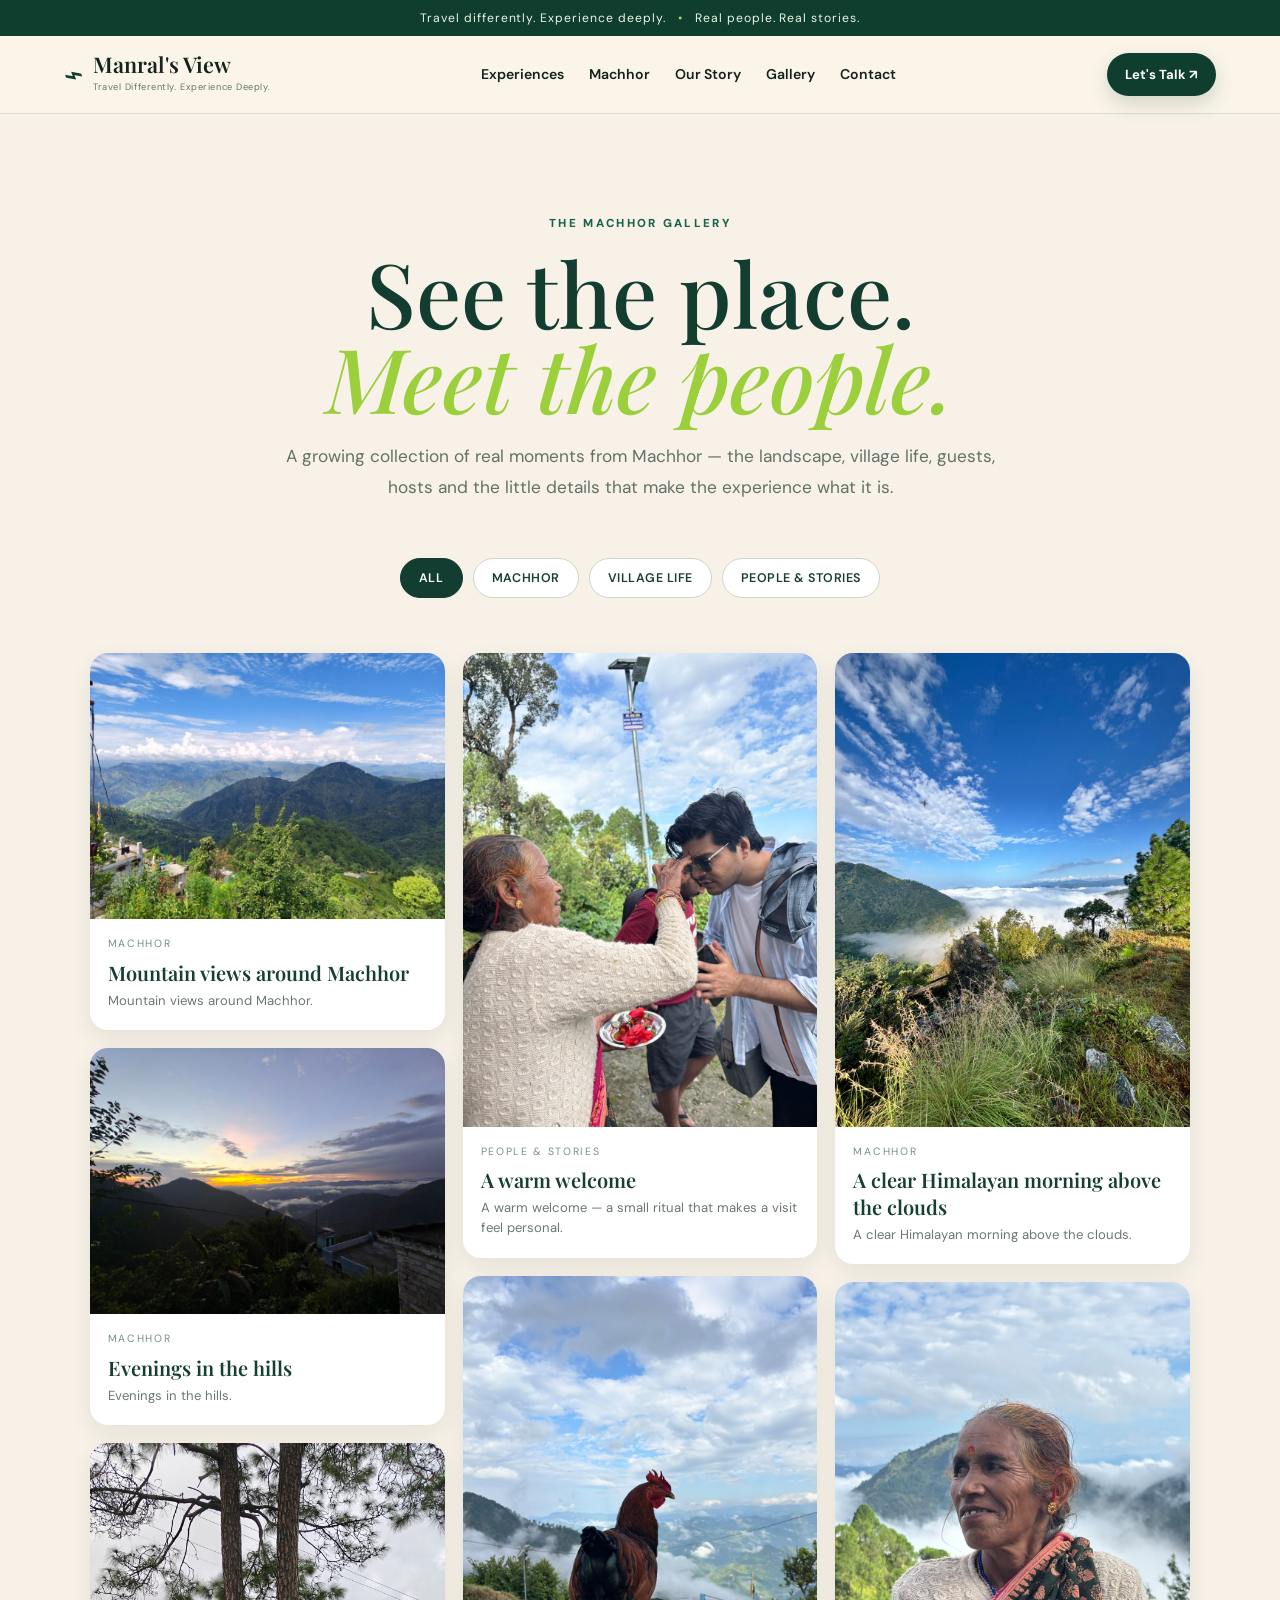
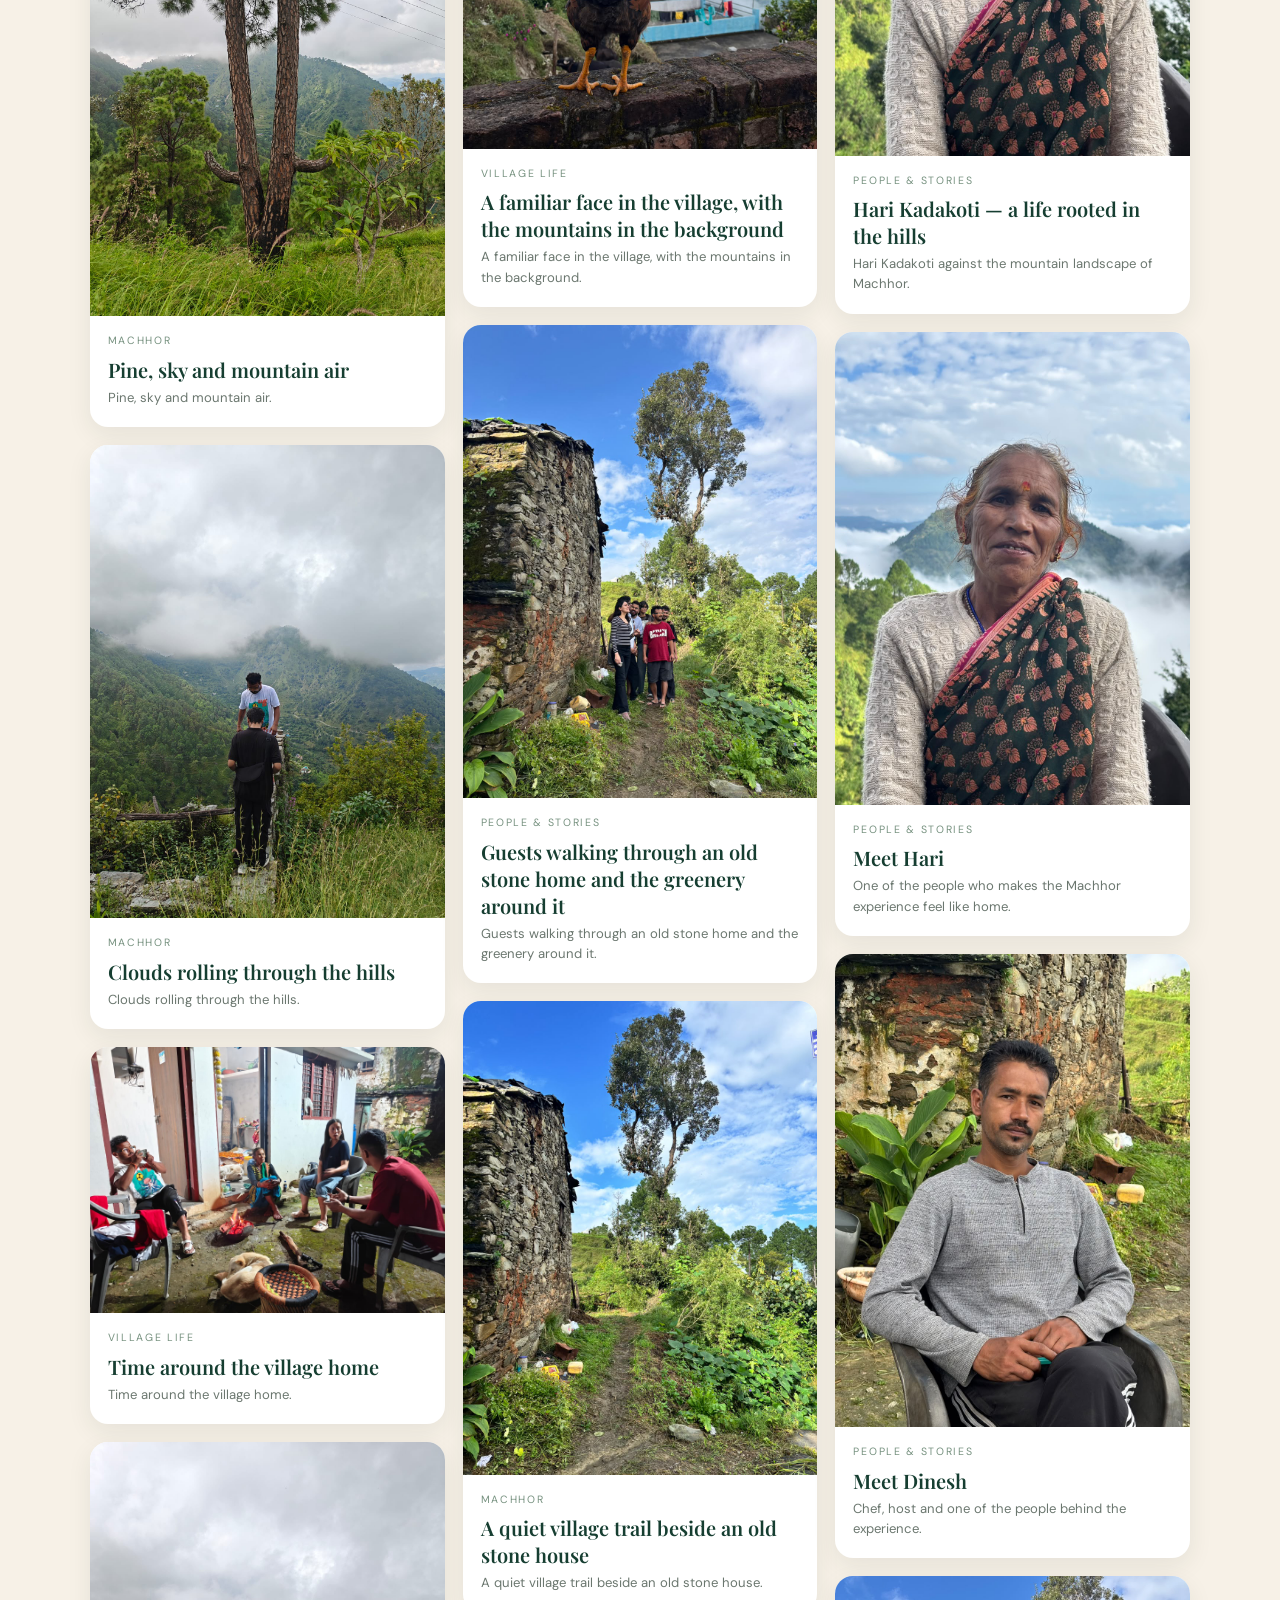
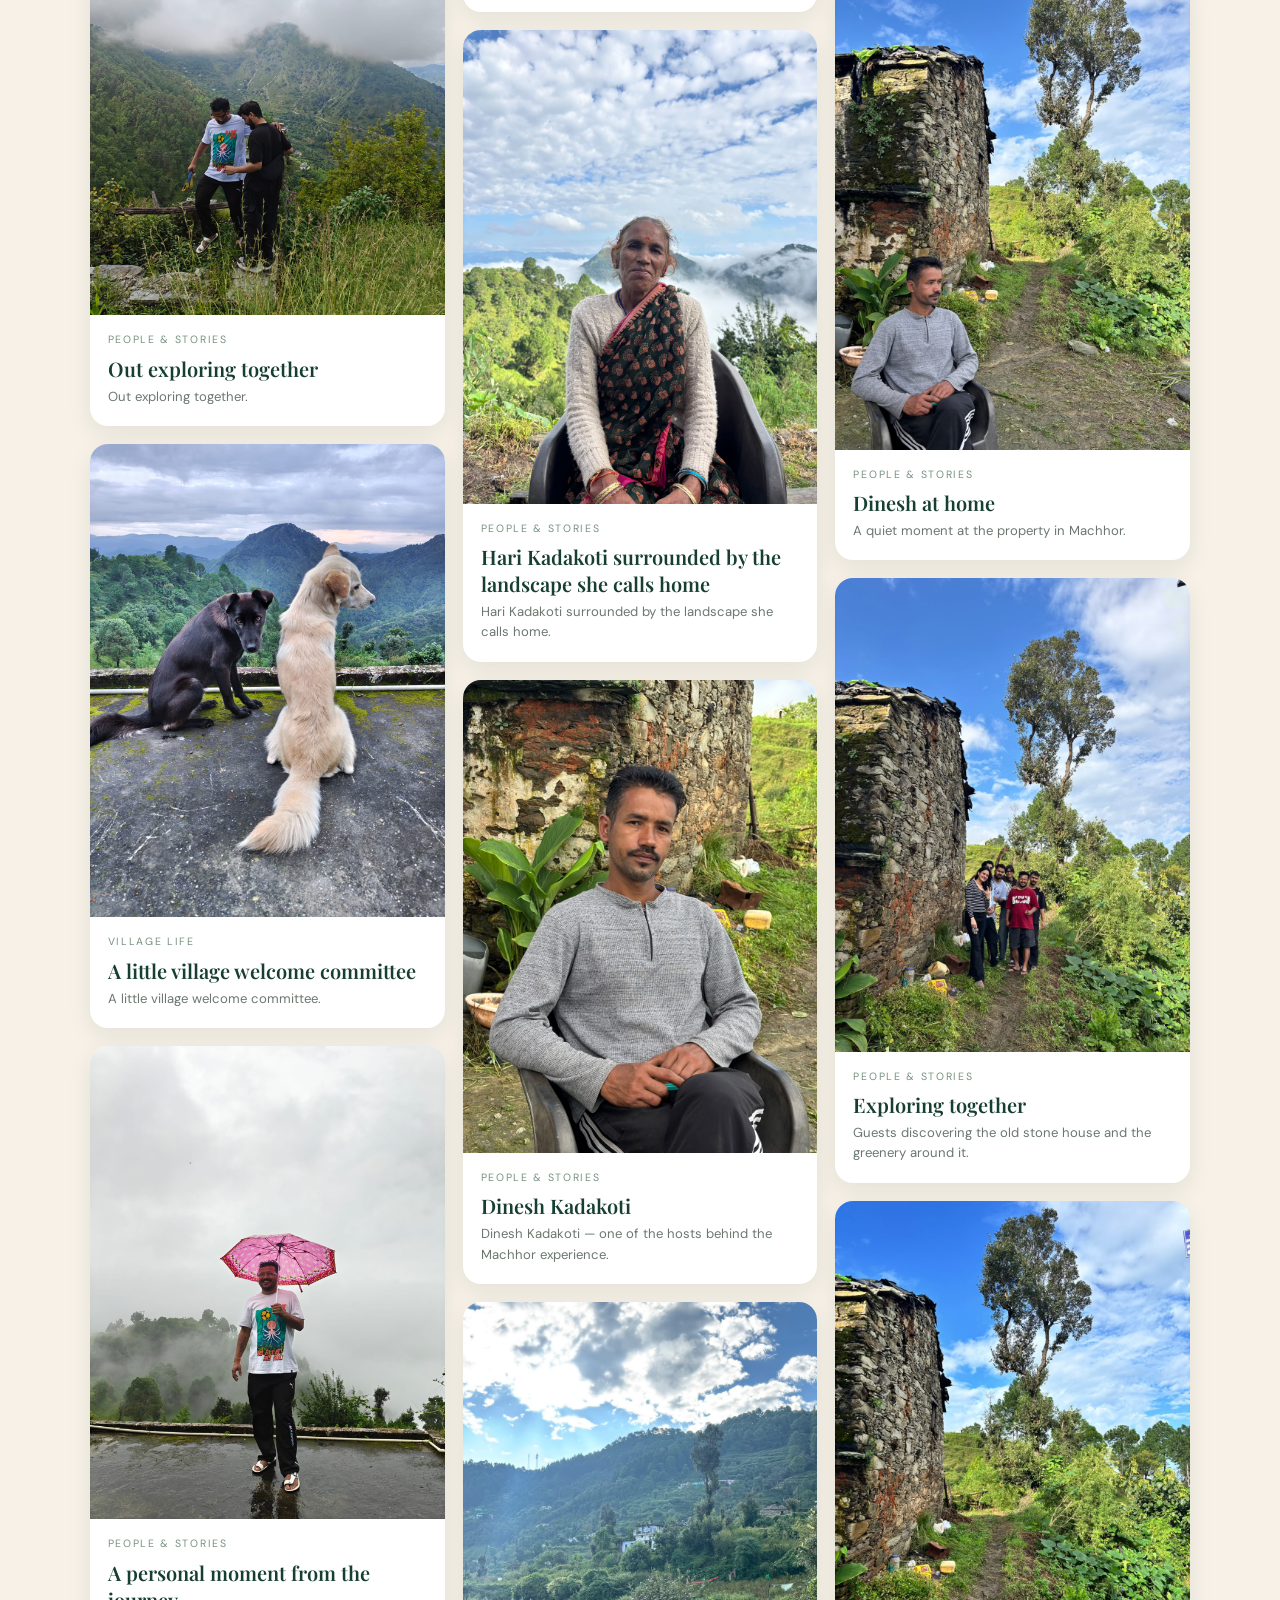
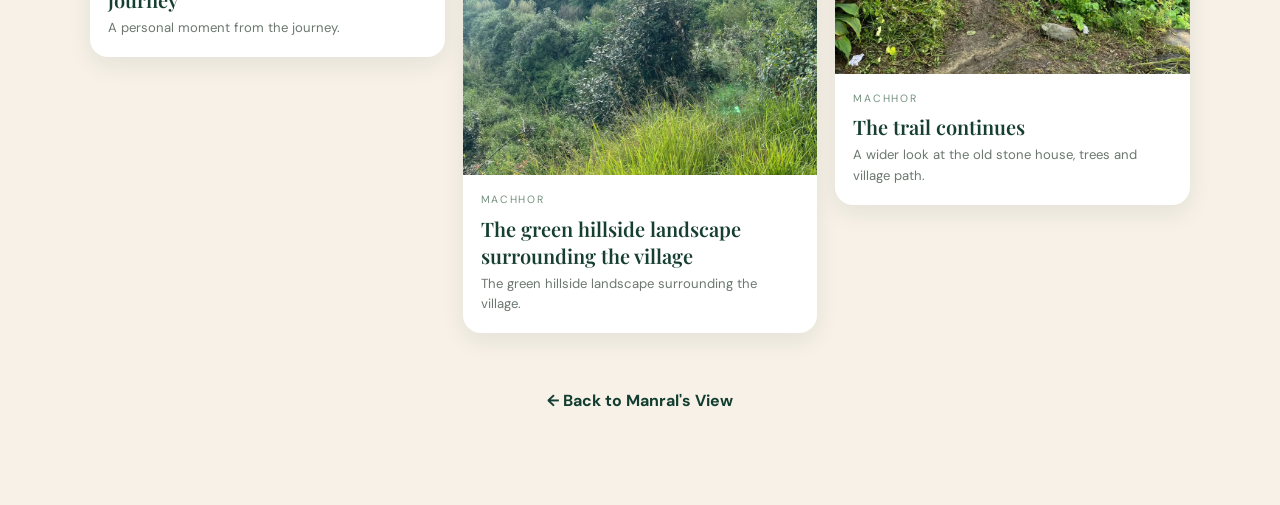
==== gallery.html @ 8b75de54 "Add files via upload Fix homepage and gallery" ====
<!DOCTYPE html>
<html lang="en">
<head>
<meta charset="UTF-8">
<meta name="viewport" content="width=device-width, initial-scale=1.0">
<meta name="description" content="The Manral's View gallery — Machhor village, people, nature and everyday life in Uttarakhand.">
<title>Gallery — Manral's View</title>
<link rel="preconnect" href="https://fonts.googleapis.com">
<link rel="preconnect" href="https://fonts.gstatic.com" crossorigin>
<link href="https://fonts.googleapis.com/css2?family=DM+Sans:wght@400;500;600;700&family=Playfair+Display:ital,wght@0,500;0,600;1,500;1,600&display=swap" rel="stylesheet">
<link rel="stylesheet" href="style.css">
<style>
.gallery-page{padding:100px 7vw 90px;background:#f7f1e7;min-height:100vh}
.gallery-hero{max-width:900px;margin:0 auto 55px;text-align:center}
.gallery-hero h1{font:500 clamp(3.2rem,7vw,6.5rem)/.95 "Playfair Display",serif;margin:0 0 22px;color:#123d30}
.gallery-hero h1 em{color:#9bcf3c}
.gallery-hero p:not(.eyebrow){max-width:720px;margin:0 auto;color:#637168;font-size:1.08rem;line-height:1.8}
.filters{display:flex;gap:10px;justify-content:center;flex-wrap:wrap;margin:35px auto 55px}
.filter{border:1px solid #cdd6cb;background:#fff;color:#173f32;border-radius:999px;padding:11px 18px;font:600 .78rem "DM Sans",sans-serif;letter-spacing:.04em;cursor:pointer;transition:.2s}
.filter:hover,.filter.active{background:#123d30;color:#fff;border-color:#123d30}
.photo-grid{max-width:1250px;margin:auto;columns:3 300px;column-gap:18px}
.gallery-card{break-inside:avoid;margin:0 0 18px;background:#fff;border-radius:18px;overflow:hidden;box-shadow:0 8px 25px rgba(20,50,35,.08);cursor:pointer;border:0;padding:0;text-align:left;width:100%;display:block}
.gallery-card img{width:100%;display:block;height:auto;transition:transform .5s ease}
.gallery-card:hover img{transform:scale(1.025)}
.gallery-caption{padding:16px 18px 19px}
.gallery-caption span{display:block;font-size:.66rem;letter-spacing:.16em;text-transform:uppercase;color:#76917f;margin-bottom:6px}
.gallery-caption strong{display:block;font:600 1.25rem "Playfair Display",serif;color:#163e31;margin-bottom:5px}
.gallery-caption p{margin:0;color:#6b776f;font-size:.82rem;line-height:1.55}
.back-home{text-align:center;margin-top:55px}
.back-home a{color:#123d30;font-weight:700;text-decoration:none}
.gallery-lightbox{position:fixed;inset:0;background:rgba(3,18,13,.94);z-index:200;display:none;place-items:center;padding:25px}
.gallery-lightbox.open{display:grid}
.gallery-lightbox img{max-width:94vw;max-height:88vh;object-fit:contain;border-radius:12px}
.gallery-close{position:absolute;right:25px;top:15px;border:0;background:none;color:#fff;font-size:2.7rem;cursor:pointer}
@media(max-width:700px){.gallery-page{padding:70px 5vw}.photo-grid{columns:2 150px;column-gap:10px}.gallery-card{margin-bottom:10px}.gallery-caption{padding:11px 12px 14px}.gallery-caption strong{font-size:1.05rem}.gallery-caption p{font-size:.74rem}.filter{padding:9px 13px;font-size:.68rem}}
</style>
</head>
<body>
<div class="top-strip">Travel differently. Experience deeply. <span>•</span> Real people. Real stories.</div>
<header class="nav" id="top">
<a class="brand" href="index.html#home"><span class="brand-mark">⌁</span><span><strong>Manral's View</strong><small>Travel Differently. Experience Deeply.</small></span></a>
<button class="menu-toggle" aria-label="Open menu" aria-expanded="false">☰</button>
<nav class="nav-links">
<a href="index.html#experiences">Experiences</a><a href="index.html#machhor">Machhor</a><a href="index.html#story">Our Story</a><a href="gallery.html">Gallery</a><a href="index.html#contact">Contact</a>
</nav>
<a class="nav-cta" href="https://wa.me/918587080086?text=Hi%20Manral's%20View,%20I'd%20like%20to%20know%20more%20about%20the%20Machhor%20experience." target="_blank" rel="noopener">Let's Talk ↗</a>
</header>

<main class="gallery-page">
<section class="gallery-hero">
<p class="eyebrow">THE MACHHOR GALLERY</p>
<h1>See the place.<br><em>Meet the people.</em></h1>
<p>A growing collection of real moments from Machhor — the landscape, village life, guests, hosts and the little details that make the experience what it is.</p>
</section>

<div class="filters" aria-label="Gallery filters">
<button class="filter active" data-filter="all">ALL</button>
<button class="filter" data-filter="Machhor">MACHHOR</button>
<button class="filter" data-filter="Village Life">VILLAGE LIFE</button>
<button class="filter" data-filter="People & Stories">PEOPLE & STORIES</button>
</div>

<div class="photo-grid" id="photoGrid">
<button class="gallery-card" data-category="Machhor" data-full="mountains.jpg"><img src="mountains.jpg" alt="Mountain landscape around Machhor" loading="lazy"><div class="gallery-caption"><span>Machhor</span><strong>Mountain views around Machhor</strong><p>Mountain views around Machhor.</p></div></button>
<button class="gallery-card" data-category="Machhor" data-full="sunset.jpg"><img src="sunset.jpg" alt="Sunset over the mountains" loading="lazy"><div class="gallery-caption"><span>Machhor</span><strong>Evenings in the hills</strong><p>Evenings in the hills.</p></div></button>
<button class="gallery-card" data-category="Machhor" data-full="pine-view.jpg"><img src="pine-view.jpg" alt="Pine trees and mountain view" loading="lazy"><div class="gallery-caption"><span>Machhor</span><strong>Pine, sky and mountain air</strong><p>Pine, sky and mountain air.</p></div></button>
<button class="gallery-card" data-category="Machhor" data-full="mist.jpg"><img src="mist.jpg" alt="Misty mountain landscape" loading="lazy"><div class="gallery-caption"><span>Machhor</span><strong>Clouds rolling through the hills</strong><p>Clouds rolling through the hills.</p></div></button>
<button class="gallery-card" data-category="Village Life" data-full="village-life.jpg"><img src="village-life.jpg" alt="Guests sharing time with locals" loading="lazy"><div class="gallery-caption"><span>Village Life</span><strong>Time around the village home</strong><p>Time around the village home.</p></div></button>
<button class="gallery-card" data-category="People & Stories" data-full="adventure.jpg"><img src="adventure.jpg" alt="Guests exploring the landscape" loading="lazy"><div class="gallery-caption"><span>People & Stories</span><strong>Out exploring together</strong><p>Out exploring together.</p></div></button>
<button class="gallery-card" data-category="Village Life" data-full="dogs.jpg"><img src="dogs.jpg" alt="Two dogs in the mountains" loading="lazy"><div class="gallery-caption"><span>Village Life</span><strong>A little village welcome committee</strong><p>A little village welcome committee.</p></div></button>
<button class="gallery-card" data-category="People & Stories" data-full="umbrella.jpg"><img src="umbrella.jpg" alt="A guest experience in Machhor" loading="lazy"><div class="gallery-caption"><span>People & Stories</span><strong>A personal moment from the journey</strong><p>A personal moment from the journey.</p></div></button>
<button class="gallery-card" data-category="People & Stories" data-full="welcome-tilak.jpg"><img src="welcome-tilak.jpg" alt="A warm welcome — a small ritual that makes a visit feel personal." loading="lazy"><div class="gallery-caption"><span>People & Stories</span><strong>A warm welcome</strong><p>A warm welcome — a small ritual that makes a visit feel personal.</p></div></button>
<button class="gallery-card" data-category="Village Life" data-full="village-chicken.jpg"><img src="village-chicken.jpg" alt="A familiar face in the village, with the mountains in the background." loading="lazy"><div class="gallery-caption"><span>Village Life</span><strong>A familiar face in the village, with the mountains in the background</strong><p>A familiar face in the village, with the mountains in the background.</p></div></button>
<button class="gallery-card" data-category="People & Stories" data-full="guests-by-stone-house.jpg"><img src="guests-by-stone-house.jpg" alt="Guests walking through an old stone home and the greenery around it." loading="lazy"><div class="gallery-caption"><span>People & Stories</span><strong>Guests walking through an old stone home and the greenery around it</strong><p>Guests walking through an old stone home and the greenery around it.</p></div></button>
<button class="gallery-card" data-category="Machhor" data-full="machhor-trail.jpg"><img src="machhor-trail.jpg" alt="A quiet village trail beside an old stone house." loading="lazy"><div class="gallery-caption"><span>Machhor</span><strong>A quiet village trail beside an old stone house</strong><p>A quiet village trail beside an old stone house.</p></div></button>
<button class="gallery-card" data-category="People & Stories" data-full="hari-kadakoti-village.jpg"><img src="hari-kadakoti-village.jpg" alt="Hari Kadakoti surrounded by the landscape she calls home." loading="lazy"><div class="gallery-caption"><span>People & Stories</span><strong>Hari Kadakoti surrounded by the landscape she calls home</strong><p>Hari Kadakoti surrounded by the landscape she calls home.</p></div></button>
<button class="gallery-card" data-category="People & Stories" data-full="dinesh-kadakoti.jpg"><img src="dinesh-kadakoti.jpg" alt="Dinesh Kadakoti — one of the hosts behind the Machhor experience." loading="lazy"><div class="gallery-caption"><span>People & Stories</span><strong>Dinesh Kadakoti</strong><p>Dinesh Kadakoti — one of the hosts behind the Machhor experience.</p></div></button>
<button class="gallery-card" data-category="Machhor" data-full="hillside-village.jpg"><img src="hillside-village.jpg" alt="The green hillside landscape surrounding the village." loading="lazy"><div class="gallery-caption"><span>Machhor</span><strong>The green hillside landscape surrounding the village</strong><p>The green hillside landscape surrounding the village.</p></div></button>
<button class="gallery-card" data-category="Machhor" data-full="above-the-clouds.jpg"><img src="above-the-clouds.jpg" alt="A clear Himalayan morning above the clouds." loading="lazy"><div class="gallery-caption"><span>Machhor</span><strong>A clear Himalayan morning above the clouds</strong><p>A clear Himalayan morning above the clouds.</p></div></button>
<button class="gallery-card" data-category="People & Stories" data-full="hari-kadakoti-profile-side.jpg"><img src="hari-kadakoti-profile-side.jpg" alt="Hari Kadakoti looking across the mountain landscape." loading="lazy"><div class="gallery-caption"><span>People & Stories</span><strong>Hari Kadakoti — a life rooted in the hills</strong><p>Hari Kadakoti against the mountain landscape of Machhor.</p></div></button>
<button class="gallery-card" data-category="People & Stories" data-full="hari-kadakoti-profile-front.jpg"><img src="hari-kadakoti-profile-front.jpg" alt="Hari Kadakoti with the mountains behind her." loading="lazy"><div class="gallery-caption"><span>People & Stories</span><strong>Meet Hari</strong><p>One of the people who makes the Machhor experience feel like home.</p></div></button>
<button class="gallery-card" data-category="People & Stories" data-full="dinesh-kadakoti-profile.jpg"><img src="dinesh-kadakoti-profile.jpg" alt="Dinesh Kadakoti seated outside the village home." loading="lazy"><div class="gallery-caption"><span>People & Stories</span><strong>Meet Dinesh</strong><p>Chef, host and one of the people behind the experience.</p></div></button>
<button class="gallery-card" data-category="People & Stories" data-full="dinesh-kadakoti-wide.jpg"><img src="dinesh-kadakoti-wide.jpg" alt="Dinesh Kadakoti seated beside the old stone house." loading="lazy"><div class="gallery-caption"><span>People & Stories</span><strong>Dinesh at home</strong><p>A quiet moment at the property in Machhor.</p></div></button>
<button class="gallery-card" data-category="People & Stories" data-full="guests-stone-house-2.jpg"><img src="guests-stone-house-2.jpg" alt="Guests exploring the old stone house and village trail." loading="lazy"><div class="gallery-caption"><span>People & Stories</span><strong>Exploring together</strong><p>Guests discovering the old stone house and the greenery around it.</p></div></button>
<button class="gallery-card" data-category="Machhor" data-full="stone-house-trail-wide.jpg"><img src="stone-house-trail-wide.jpg" alt="Village trail beside an old stone house in Machhor." loading="lazy"><div class="gallery-caption"><span>Machhor</span><strong>The trail continues</strong><p>A wider look at the old stone house, trees and village path.</p></div></button>
</div>
<div class="back-home"><a href="index.html">← Back to Manral's View</a></div>
</main>

<div class="gallery-lightbox" id="lightbox"><button class="gallery-close" aria-label="Close">×</button><img id="lightboxImg" src="" alt=""></div>

<script>
const buttons=[...document.querySelectorAll('.filter')];
const cards=[...document.querySelectorAll('.gallery-card')];
buttons.forEach(btn=>btn.addEventListener('click',()=>{
 buttons.forEach(b=>b.classList.remove('active')); btn.classList.add('active');
 const f=btn.dataset.filter;
 cards.forEach(card=>card.style.display=(f==='all'||card.dataset.category===f)?'block':'none');
}));
const lb=document.getElementById('lightbox'), lbImg=document.getElementById('lightboxImg');
cards.forEach(card=>card.addEventListener('click',()=>{lbImg.src=card.dataset.full;lbImg.alt=card.querySelector('img').alt;lb.classList.add('open')}));
document.querySelector('.gallery-close').onclick=()=>lb.classList.remove('open');
lb.addEventListener('click',e=>{if(e.target===lb)lb.classList.remove('open')});
document.addEventListener('keydown',e=>{if(e.key==='Escape')lb.classList.remove('open')});
const menu=document.querySelector('.menu-toggle'), nav=document.querySelector('.nav-links');
menu.addEventListener('click',()=>{nav.classList.toggle('open');menu.setAttribute('aria-expanded',nav.classList.contains('open'))});
</script>
</body>
</html>
---- style.css ----
:root{
  --green:#0f3d2e;--green-2:#17634b;--lime:#b9d86a;--cream:#fbf5e9;--sand:#efe2c9;--ink:#13231c;--muted:#66736b;--white:#fff;--orange:#e9893a;--line:rgba(19,35,28,.12);--shadow:0 22px 60px rgba(15,61,46,.14)
}
*{box-sizing:border-box}html{scroll-behavior:smooth}body{margin:0;background:var(--cream);color:var(--ink);font-family:"DM Sans",sans-serif;line-height:1.65}a{color:inherit;text-decoration:none}img{display:block;max-width:100%}button{font:inherit}.top-strip{background:var(--green);color:#eaf5e8;text-align:center;font-size:.76rem;letter-spacing:.08em;padding:8px 16px}.top-strip span{margin:0 8px;color:var(--lime)}
.nav{position:sticky;top:0;z-index:50;min-height:76px;padding:12px 5vw;display:flex;align-items:center;justify-content:space-between;gap:24px;background:rgba(251,245,233,.92);backdrop-filter:blur(14px);border-bottom:1px solid var(--line)}.brand{display:flex;align-items:center;gap:10px}.brand-mark{font-size:2rem;color:var(--green);transform:rotate(-20deg);display:inline-block}.brand strong{display:block;font:600 1.35rem/1 "Playfair Display",serif}.brand small{display:block;font-size:.58rem;letter-spacing:.06em;color:var(--muted);margin-top:4px}.nav-links{display:flex;gap:25px;font-size:.88rem;font-weight:600}.nav-links a:hover{color:var(--green-2)}.nav-cta{background:var(--green);color:white;padding:11px 18px;border-radius:999px;font-size:.82rem;font-weight:700;box-shadow:0 8px 20px rgba(15,61,46,.18)}.menu-toggle{display:none;background:none;border:0;font-size:1.5rem;color:var(--green)}
.hero{min-height:82vh;position:relative;display:flex;align-items:center;overflow:hidden;color:#fff}.hero-bg{position:absolute;inset:0;width:100%;height:100%;object-fit:cover;object-position:center}.hero-shade{position:absolute;inset:0;background:linear-gradient(90deg,rgba(5,31,22,.75),rgba(5,31,22,.22) 55%,rgba(5,31,22,.08)),linear-gradient(0deg,rgba(5,31,22,.3),transparent 45%)}.hero-content{position:relative;z-index:2;width:min(760px,90%);padding:11vh 7vw}.eyebrow{font-size:.72rem;letter-spacing:.2em;font-weight:800;text-transform:uppercase;color:var(--green-2);margin:0 0 16px}.eyebrow.light{color:#e4f3ce}.hero h1{font:600 clamp(3.2rem,7.5vw,7rem)/.95 "Playfair Display",serif;margin:0 0 26px;letter-spacing:-.04em}.hero h1 em{color:var(--lime);font-weight:500}.hero-copy{font-size:clamp(1rem,1.7vw,1.22rem);max-width:650px;color:#f3f7ef}.hero-actions{display:flex;gap:12px;flex-wrap:wrap;margin-top:30px}.button{display:inline-flex;align-items:center;justify-content:center;gap:8px;padding:13px 20px;border-radius:999px;font-weight:700;font-size:.86rem;transition:.25s ease}.button:hover{transform:translateY(-2px)}.button.primary{background:var(--lime);color:var(--green)}.button.dark{background:var(--green);color:white}.button.glass{border:1px solid rgba(255,255,255,.55);color:#fff;background:rgba(255,255,255,.1);backdrop-filter:blur(10px)}.button.outline{border:1px solid var(--green);color:var(--green)}.hero-note{margin-top:24px;font-size:.84rem;color:#edf5e9}.hero-stamp{position:absolute;right:6vw;bottom:10vh;z-index:2;font:italic 1.2rem/1.1 "Playfair Display",serif;text-align:right;transform:rotate(-3deg);text-shadow:0 2px 12px rgba(0,0,0,.3)}
.section-pad{padding:100px 7vw}.promise{padding:90px 7vw;background:#fff;display:grid;grid-template-columns:1fr 1.4fr;gap:70px;align-items:center}.promise-intro h2,.section-head h2,.how h2{font:500 clamp(2.5rem,5vw,4.4rem)/1.02 "Playfair Display",serif;margin:0 0 22px;letter-spacing:-.03em}.promise-intro>p:last-child{color:var(--muted);max-width:560px;font-size:1.05rem}.promise-grid{display:grid;grid-template-columns:repeat(3,1fr);gap:16px}.promise-grid article{padding:25px 20px;border:1px solid var(--line);border-radius:18px;background:linear-gradient(145deg,#fff,#f5eee0);min-height:180px;transition:.25s}.promise-grid article:hover{transform:translateY(-5px);box-shadow:var(--shadow)}.promise-grid article:nth-child(4),.promise-grid article:nth-child(5){background:#e8f0d8}.promise-grid span{font-size:1.8rem}.promise-grid h3{font:600 1.18rem "Playfair Display",serif;margin:12px 0 4px}.promise-grid p{font-size:.84rem;color:var(--muted);margin:0}
.experience-types{background:var(--sand)}.section-head{display:flex;justify-content:space-between;gap:60px;align-items:end;margin-bottom:45px}.section-head>p{max-width:420px;color:var(--muted);margin:0}.type-grid{display:grid;grid-template-columns:repeat(3,1fr);gap:20px}.type-card{min-height:410px;border-radius:26px;overflow:hidden;position:relative;background-size:cover;background-position:center;display:flex;align-items:end;color:#fff;box-shadow:var(--shadow)}.type-village{background-image:linear-gradient(0deg,rgba(7,31,22,.86),transparent 65%),url('assets/village-life.jpg')}.type-food{background-image:linear-gradient(0deg,rgba(73,44,18,.88),transparent 65%),url('assets/sunset.jpg')}.type-people{background-image:linear-gradient(0deg,rgba(11,42,36,.88),transparent 65%),url('assets/people-trail.jpg')}.type-card>div{padding:30px}.type-card span{font-size:.75rem;letter-spacing:.15em}.type-card h3{font:500 2.25rem "Playfair Display",serif;margin:8px 0}.type-card p{margin:0;color:#f5f4ec;max-width:300px}
.machhor{display:grid;grid-template-columns:1fr 1.05fr;gap:70px;align-items:center;background:#fff}.machhor h2{font:500 clamp(3rem,5vw,5rem)/.92 "Playfair Display",serif;margin:0 0 25px}.machhor h2 em{color:var(--green-2)}.machhor .lead{font-size:1.18rem;color:var(--green-2)}.machhor-copy>p:not(.eyebrow):not(.lead){color:var(--muted);max-width:590px}.facts{display:flex;gap:12px;flex-wrap:wrap;margin:28px 0}.facts div{display:flex;gap:10px;align-items:center;padding:12px 14px;border-radius:14px;background:#f2eadb}.facts b{font:600 1.3rem "Playfair Display",serif;color:var(--green)}.facts span{font-size:.72rem;line-height:1.25;color:var(--muted)}.video-wrap{position:relative;border-radius:24px;overflow:hidden;background:#09291f;box-shadow:var(--shadow)}.video-wrap video{display:block;width:100%;max-height:650px;object-fit:cover;background:#09291f}.video-label{position:absolute;left:16px;bottom:48px;background:rgba(0,0,0,.55);color:white;padding:8px 12px;border-radius:999px;font-size:.75rem;backdrop-filter:blur(8px)}.video-label span{color:var(--lime)}.mini-gallery{display:grid;grid-template-columns:repeat(3,1fr);gap:10px;margin-top:12px}.mini-gallery img{width:100%;height:110px;object-fit:cover;border-radius:14px}
.village-life{display:grid;grid-template-columns:1.05fr 1fr;min-height:610px;background:var(--green);color:#fff}.village-image img{width:100%;height:100%;min-height:610px;object-fit:cover}.village-copy{padding:80px 8vw;display:flex;flex-direction:column;justify-content:center;background:radial-gradient(circle at 80% 20%,rgba(185,216,106,.18),transparent 32%),var(--green)}.village-copy h2{font:500 clamp(3rem,5vw,5rem)/.95 "Playfair Display",serif;margin:0 0 25px}.village-copy h2 em{color:var(--lime)}.village-copy>p:not(.eyebrow){max-width:590px;color:#dce9de;font-size:1.05rem}.small-note{font-size:.88rem!important;color:#b8cdbd!important}.activity-row{display:flex;flex-wrap:wrap;gap:10px;margin-top:25px}.activity-row span{border:1px solid rgba(255,255,255,.2);padding:9px 12px;border-radius:999px;font-size:.78rem;background:rgba(255,255,255,.05)}
.gallery{background:#f7efe1}.gallery-grid{display:grid;grid-template-columns:repeat(4,1fr);grid-auto-rows:210px;gap:14px}.photo{padding:0;border:0;border-radius:18px;overflow:hidden;cursor:pointer;position:relative;background:#ddd}.photo:after{content:'↗';position:absolute;right:12px;bottom:10px;background:rgba(0,0,0,.55);color:white;width:32px;height:32px;border-radius:50%;display:grid;place-items:center;opacity:0;transition:.25s}.photo:hover:after{opacity:1}.photo img{width:100%;height:100%;object-fit:cover;transition:.45s}.photo:hover img{transform:scale(1.05)}.photo.wide{grid-column:span 2}.photo.tall{grid-row:span 2}
.story{display:grid;grid-template-columns:.9fr 1.1fr;gap:80px;align-items:center;background:#fff}.story-photo{border-radius:28px;overflow:hidden;box-shadow:var(--shadow);max-width:520px;justify-self:center}.story-photo img{width:100%;aspect-ratio:3/4;object-fit:cover}.story-copy h2{font:500 clamp(3rem,5vw,5rem)/.95 "Playfair Display",serif;margin:0 0 25px}.story-copy .lead{font-size:1.15rem;color:var(--green-2)}.story-copy p:not(.eyebrow):not(.lead){color:var(--muted)}.signature{margin-top:25px;font:italic 1.5rem "Playfair Display",serif;color:var(--green-2)}
.quote-banner{height:390px;position:relative;overflow:hidden;display:grid;place-items:center;color:white;text-align:center}.quote-banner img{position:absolute;inset:0;width:100%;height:100%;object-fit:cover}.quote-banner:after{content:'';position:absolute;inset:0;background:linear-gradient(rgba(7,42,31,.45),rgba(7,42,31,.68))}.quote-banner>div{position:relative;z-index:2}.quote-banner p{font:italic 2rem/1.2 "Playfair Display",serif;margin:0 0 15px}.quote-banner span{font-size:.72rem;letter-spacing:.22em}
.how{text-align:center;background:#f1e6d3}.how h2{max-width:900px;margin:0 auto}.steps{display:grid;grid-template-columns:repeat(3,1fr);gap:25px;margin-top:60px}.steps>div{background:#fff;border-radius:20px;padding:35px;box-shadow:0 10px 30px rgba(45,60,45,.07)}.steps b{font:italic 2.6rem "Playfair Display",serif;color:var(--green-2)}.steps h3{font:600 1.45rem "Playfair Display",serif;margin:12px 0 4px}.steps p{color:var(--muted);margin:0}
.contact{min-height:530px;position:relative;display:grid;place-items:center;text-align:center;color:white;overflow:hidden}.contact-bg{position:absolute;inset:0;width:100%;height:100%;object-fit:cover}.contact-overlay{position:absolute;inset:0;background:linear-gradient(90deg,rgba(4,31,23,.82),rgba(4,31,23,.48),rgba(4,31,23,.78))}.contact-inner{position:relative;z-index:2;padding:80px 7vw}.contact h2{font:500 clamp(3rem,6vw,5.5rem)/.95 "Playfair Display",serif;margin:0 0 20px}.contact-inner>p:not(.eyebrow){font-size:1.1rem;color:#e6f0e6}.contact-actions{justify-content:center}.button.whatsapp{background:#4ee080;color:#083d28}.instagram{display:inline-block;margin-top:25px;font-size:.88rem;color:#e7f2e8;text-decoration:underline;text-underline-offset:5px}
footer{background:#071f17;color:#dfece1;padding:35px 7vw;display:grid;grid-template-columns:1fr auto 1fr;gap:30px;align-items:center}.footer-brand strong{display:block;font:600 1.35rem "Playfair Display",serif}.footer-brand span{display:block;color:#8fa89a;font-size:.72rem;margin-top:3px}.footer-links{display:flex;gap:20px;font-size:.8rem}.footer-links a:hover{color:var(--lime)}.footer-note{text-align:right;color:#8fa89a;font-size:.72rem}
.lightbox{position:fixed;inset:0;background:rgba(3,18,13,.92);z-index:100;display:none;place-items:center;padding:30px}.lightbox.open{display:grid}.lightbox img{max-width:min(94vw,1200px);max-height:88vh;object-fit:contain;border-radius:14px}.lightbox-close{position:absolute;right:25px;top:18px;background:none;border:0;color:white;font-size:2.5rem;cursor:pointer}.reveal{opacity:0;transform:translateY(18px);transition:opacity .75s ease,transform .75s ease}.reveal.visible{opacity:1;transform:none}
@media(max-width:1000px){.nav-links{gap:15px}.nav-cta{display:none}.promise{grid-template-columns:1fr}.promise-grid{grid-template-columns:repeat(2,1fr)}.machhor,.story{grid-template-columns:1fr;gap:45px}.story-photo{max-width:420px}.type-grid{grid-template-columns:1fr}.type-card{min-height:340px}.section-head{display:block}.section-head>p{margin-top:15px}.gallery-grid{grid-template-columns:repeat(2,1fr)}.photo.wide{grid-column:span 2}}
@media(max-width:700px){.top-strip{font-size:.66rem}.nav{padding:12px 5vw}.menu-toggle{display:block}.nav-links{display:none;position:absolute;top:100%;left:0;right:0;background:var(--cream);padding:16px 5vw;flex-direction:column;border-bottom:1px solid var(--line);box-shadow:0 15px 30px rgba(0,0,0,.08)}.nav-links.open{display:flex}.hero{min-height:84vh}.hero-content{padding:16vh 7vw 8vh}.hero h1{font-size:3.5rem}.hero-stamp{display:none}.promise{padding:75px 7vw}.promise-grid{grid-template-columns:1fr}.section-pad{padding:75px 7vw}.facts{display:grid;grid-template-columns:1fr 1fr}.facts div:last-child{grid-column:span 2}.machhor h2{font-size:3.5rem}.video-wrap video{max-height:600px}.mini-gallery img{height:85px}.village-life{grid-template-columns:1fr}.village-image img{min-height:430px;max-height:520px}.village-copy{padding:70px 7vw}.gallery-grid{grid-template-columns:1fr 1fr;grid-auto-rows:170px}.photo.wide{grid-column:span 2}.photo.tall{grid-row:span 2}.story{padding-top:75px;padding-bottom:75px}.quote-banner{height:330px}.quote-banner p{font-size:1.5rem;padding:0 20px}.steps{grid-template-columns:1fr;margin-top:35px}.contact{min-height:560px}.contact-actions{align-items:stretch;flex-direction:column}.contact-actions .button{width:100%}footer{grid-template-columns:1fr;gap:18px}.footer-links{flex-wrap:wrap}.footer-note{text-align:left}}
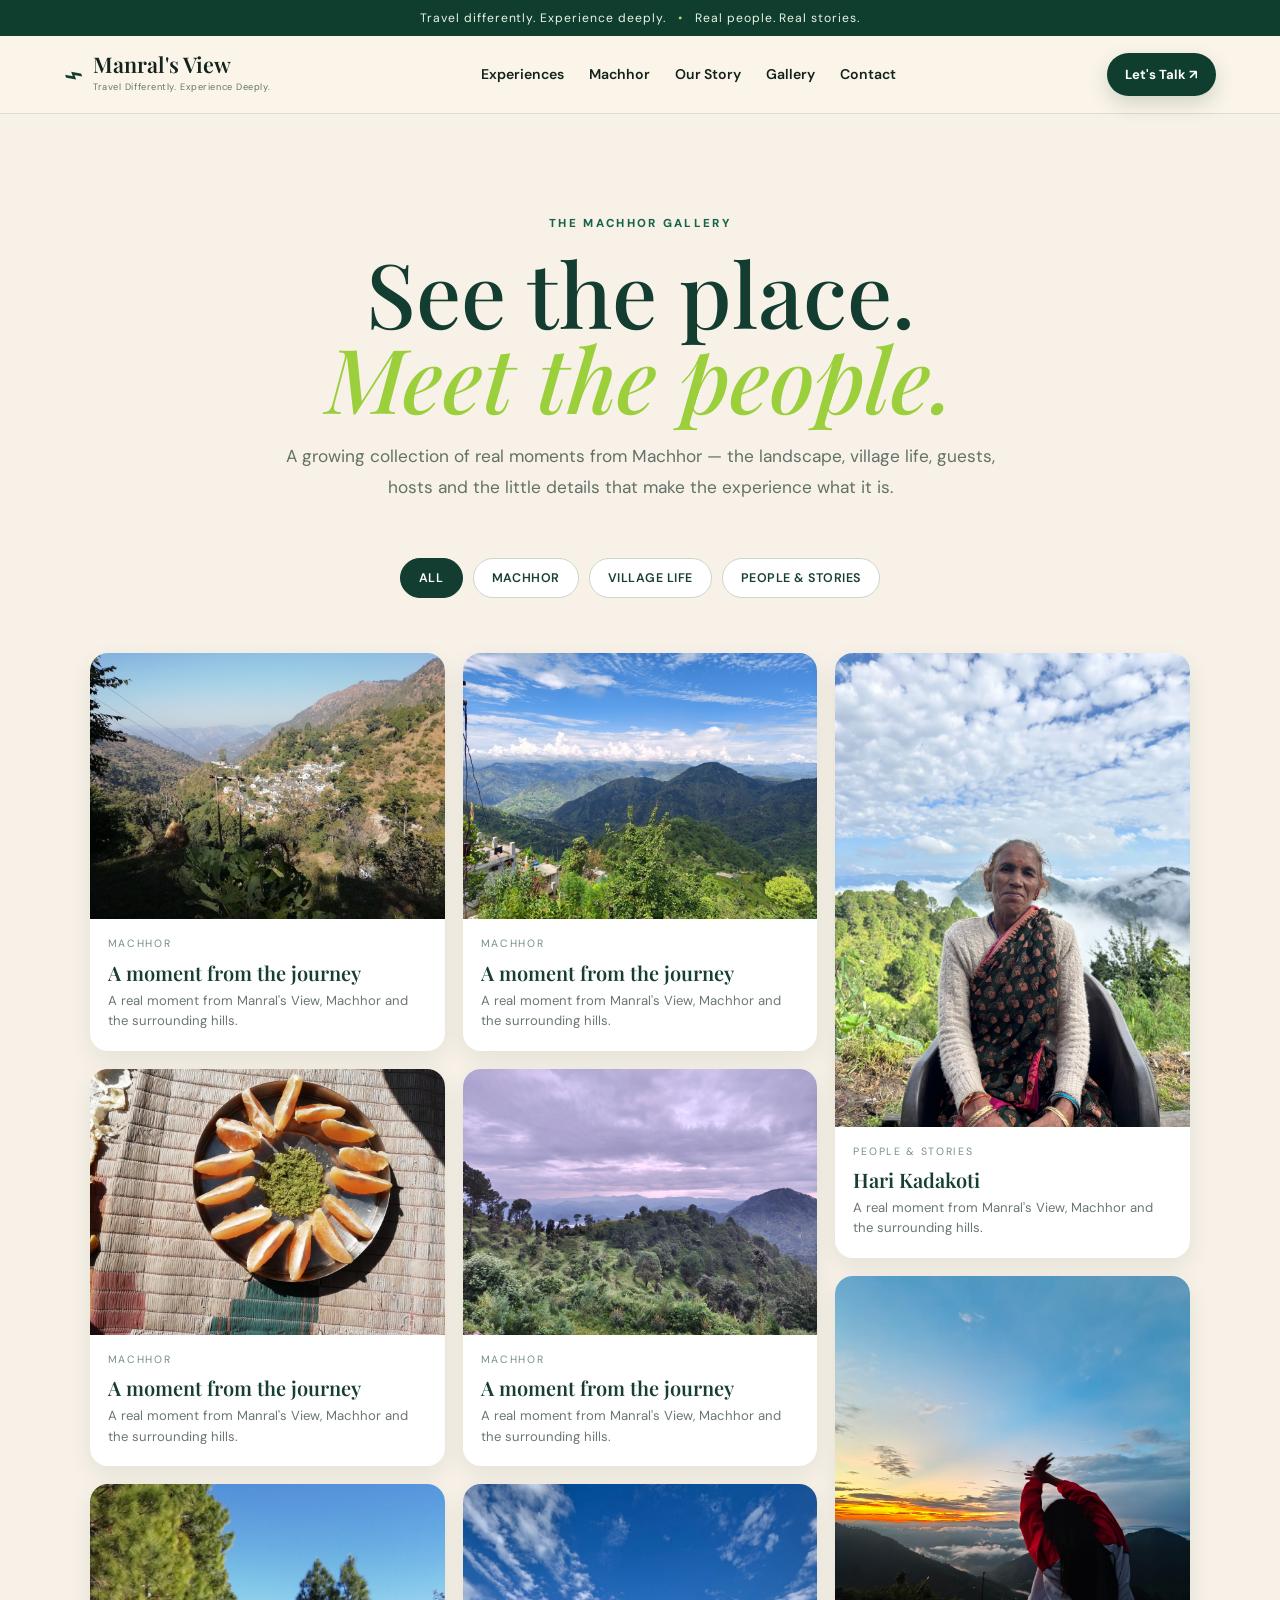
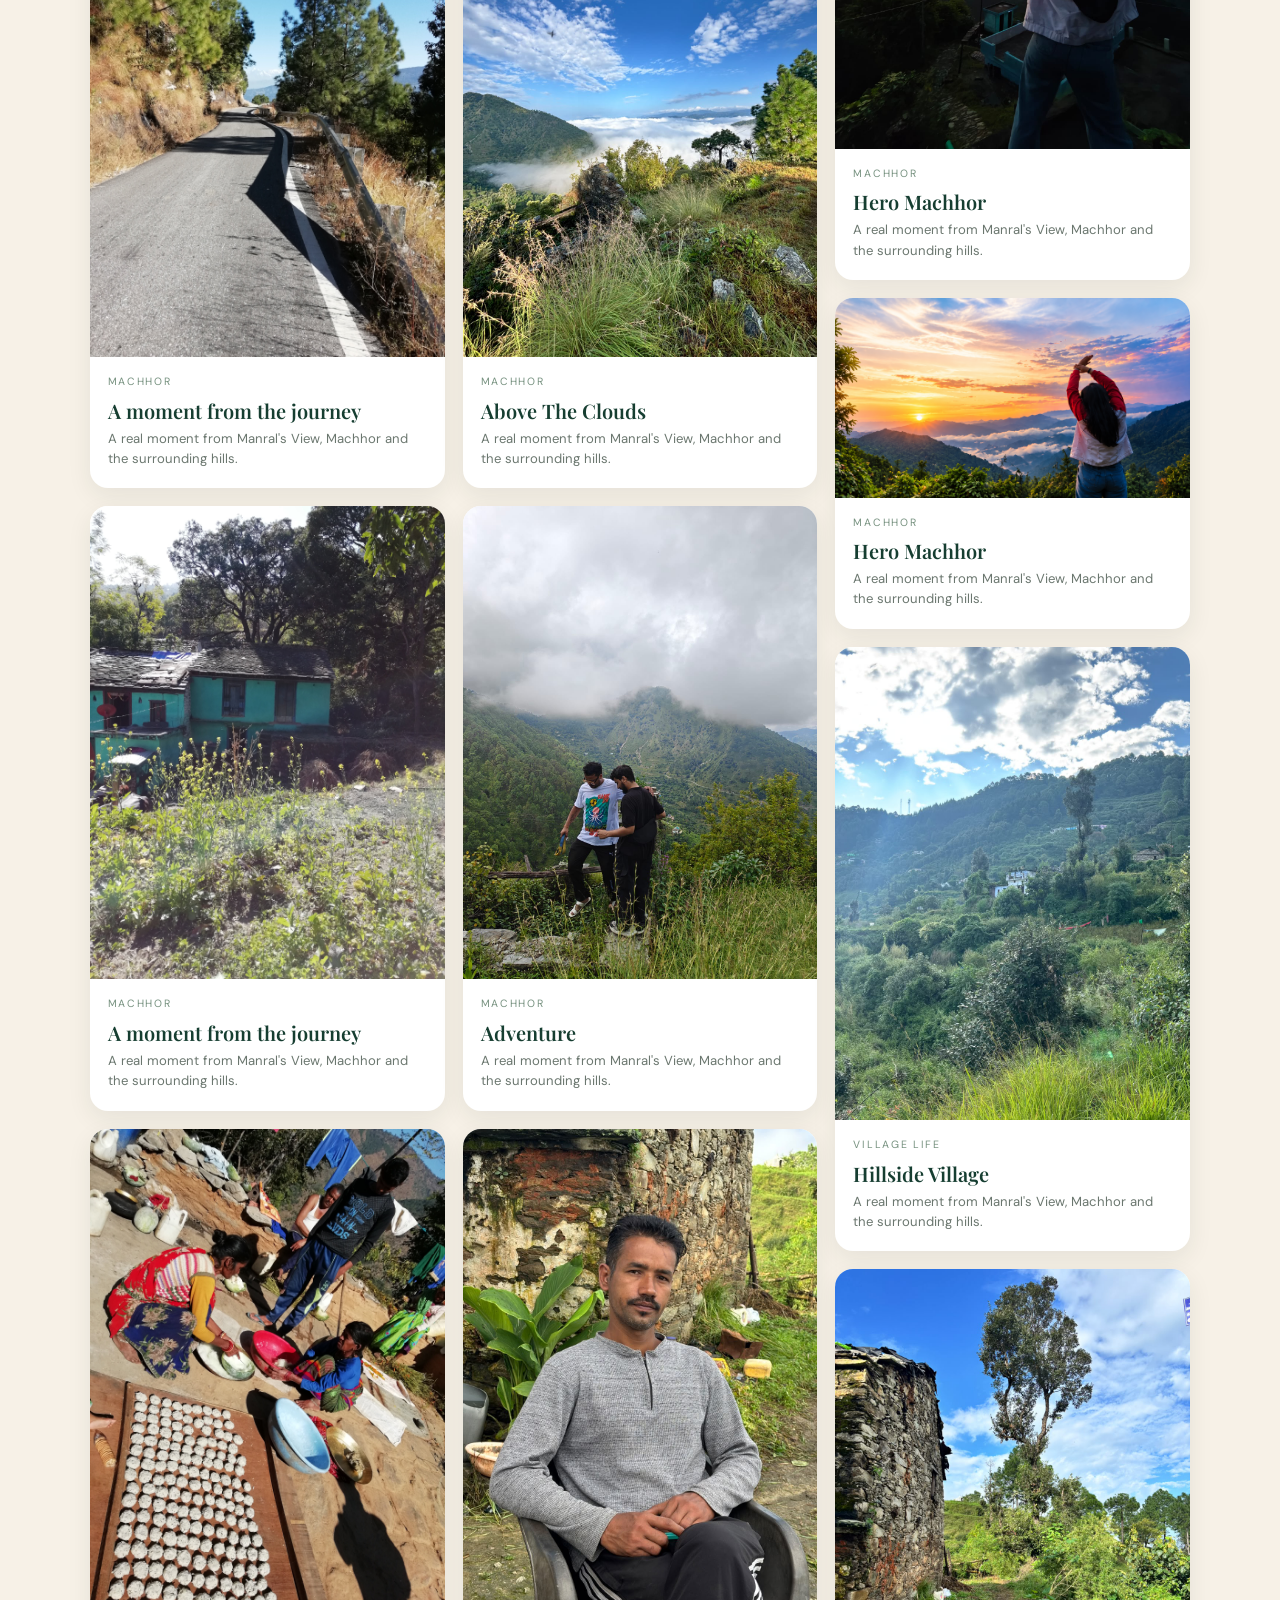
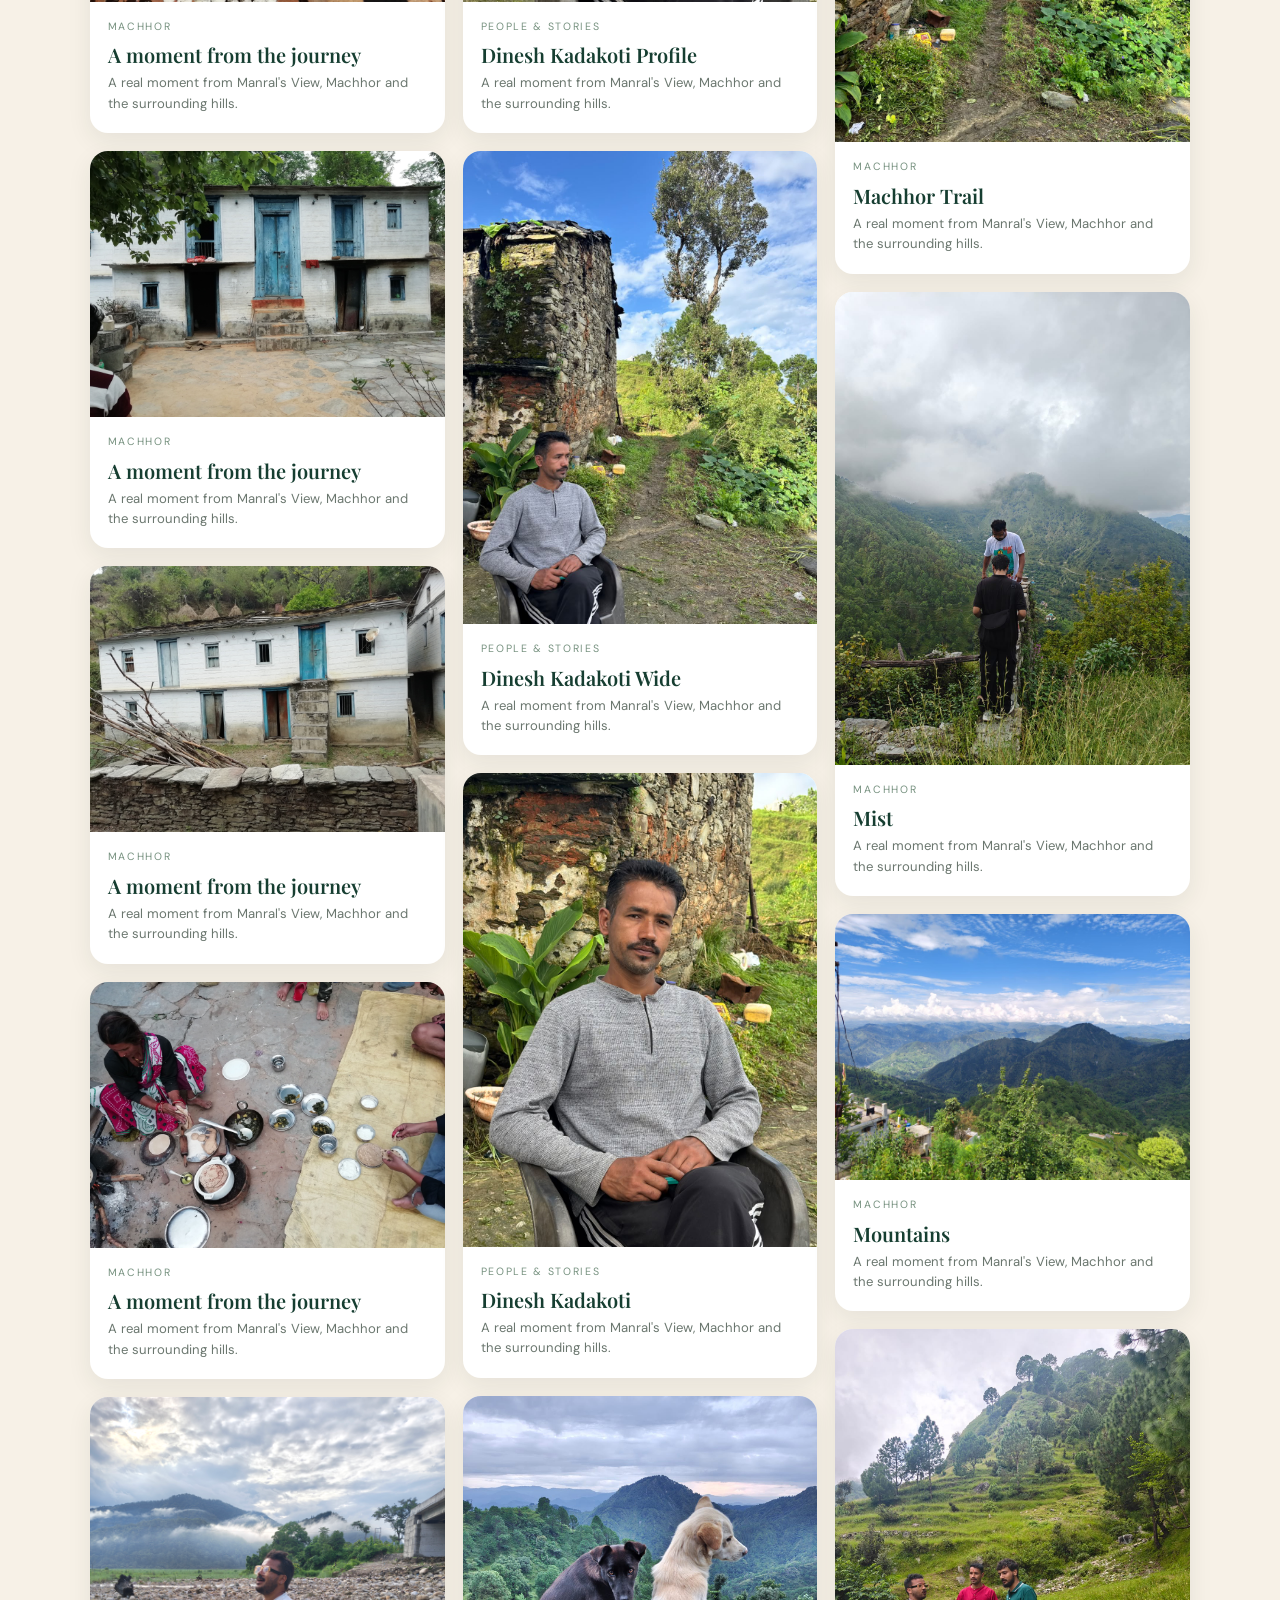
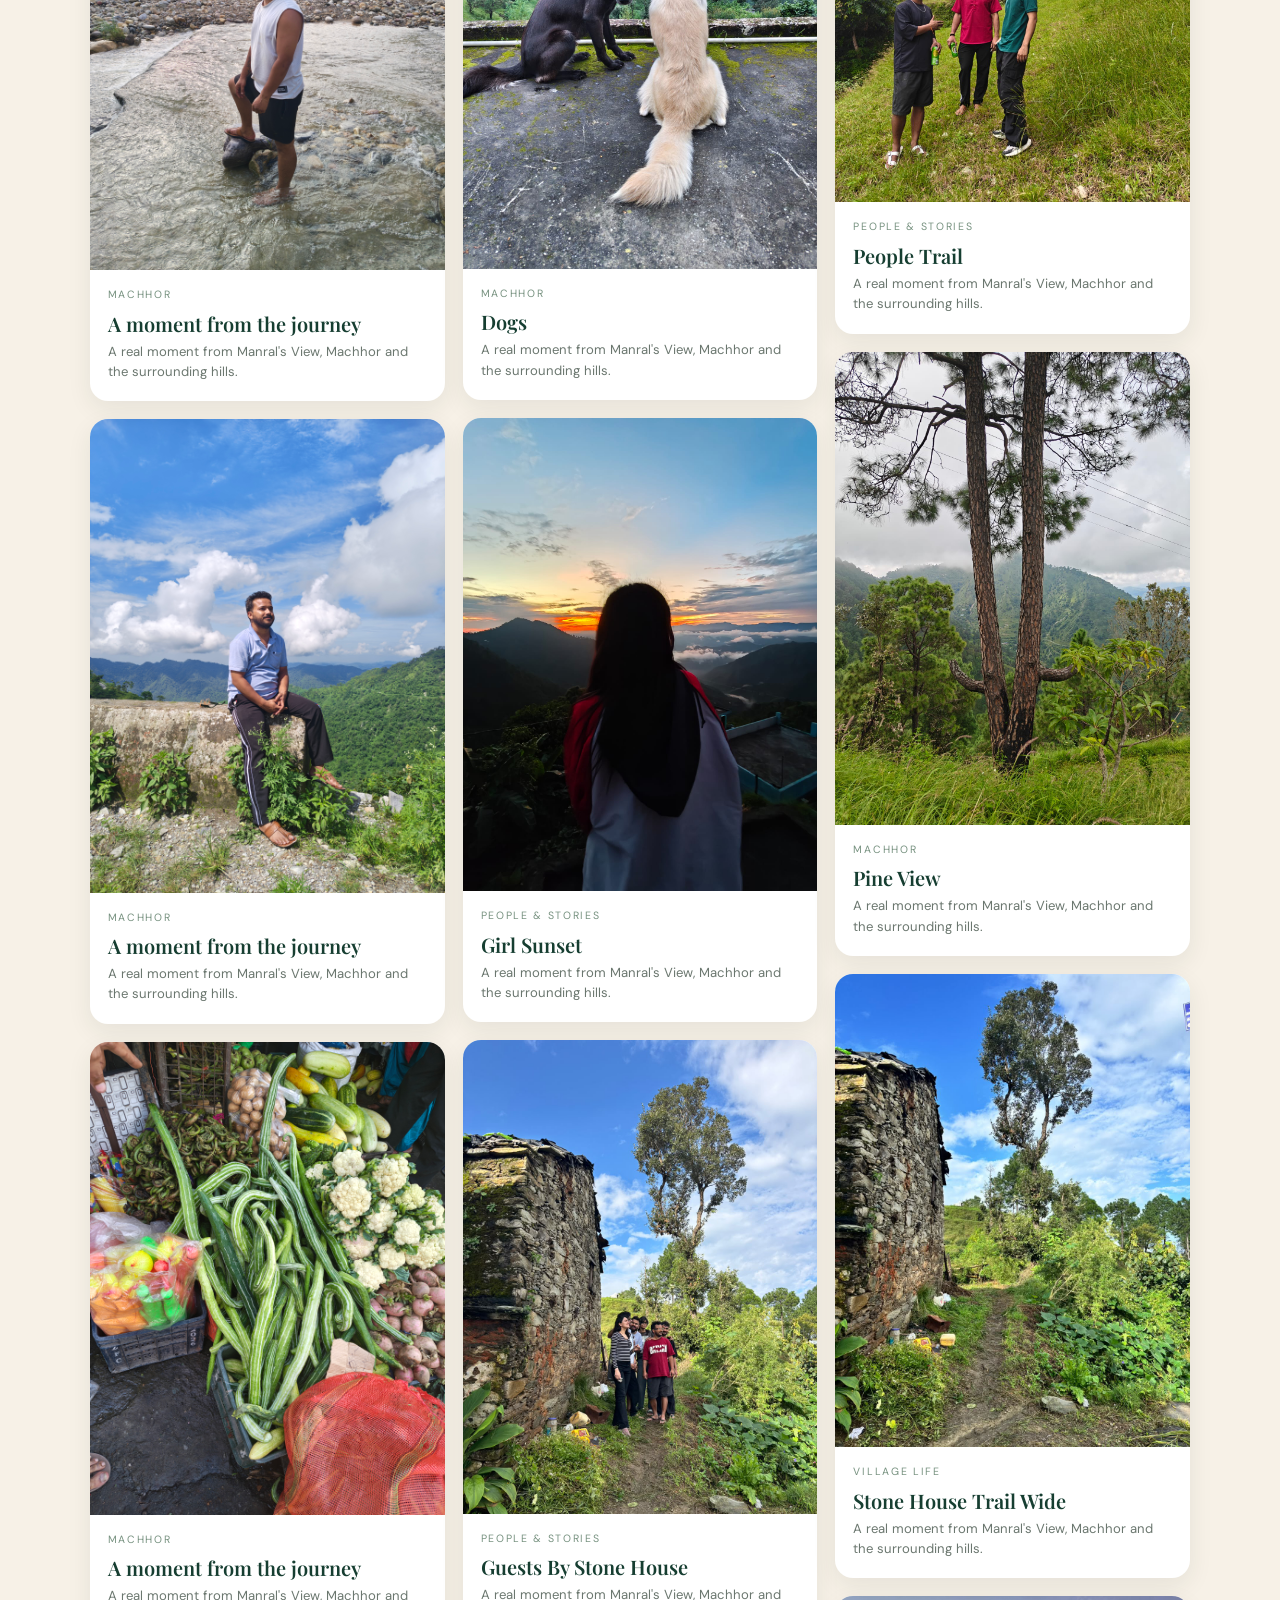
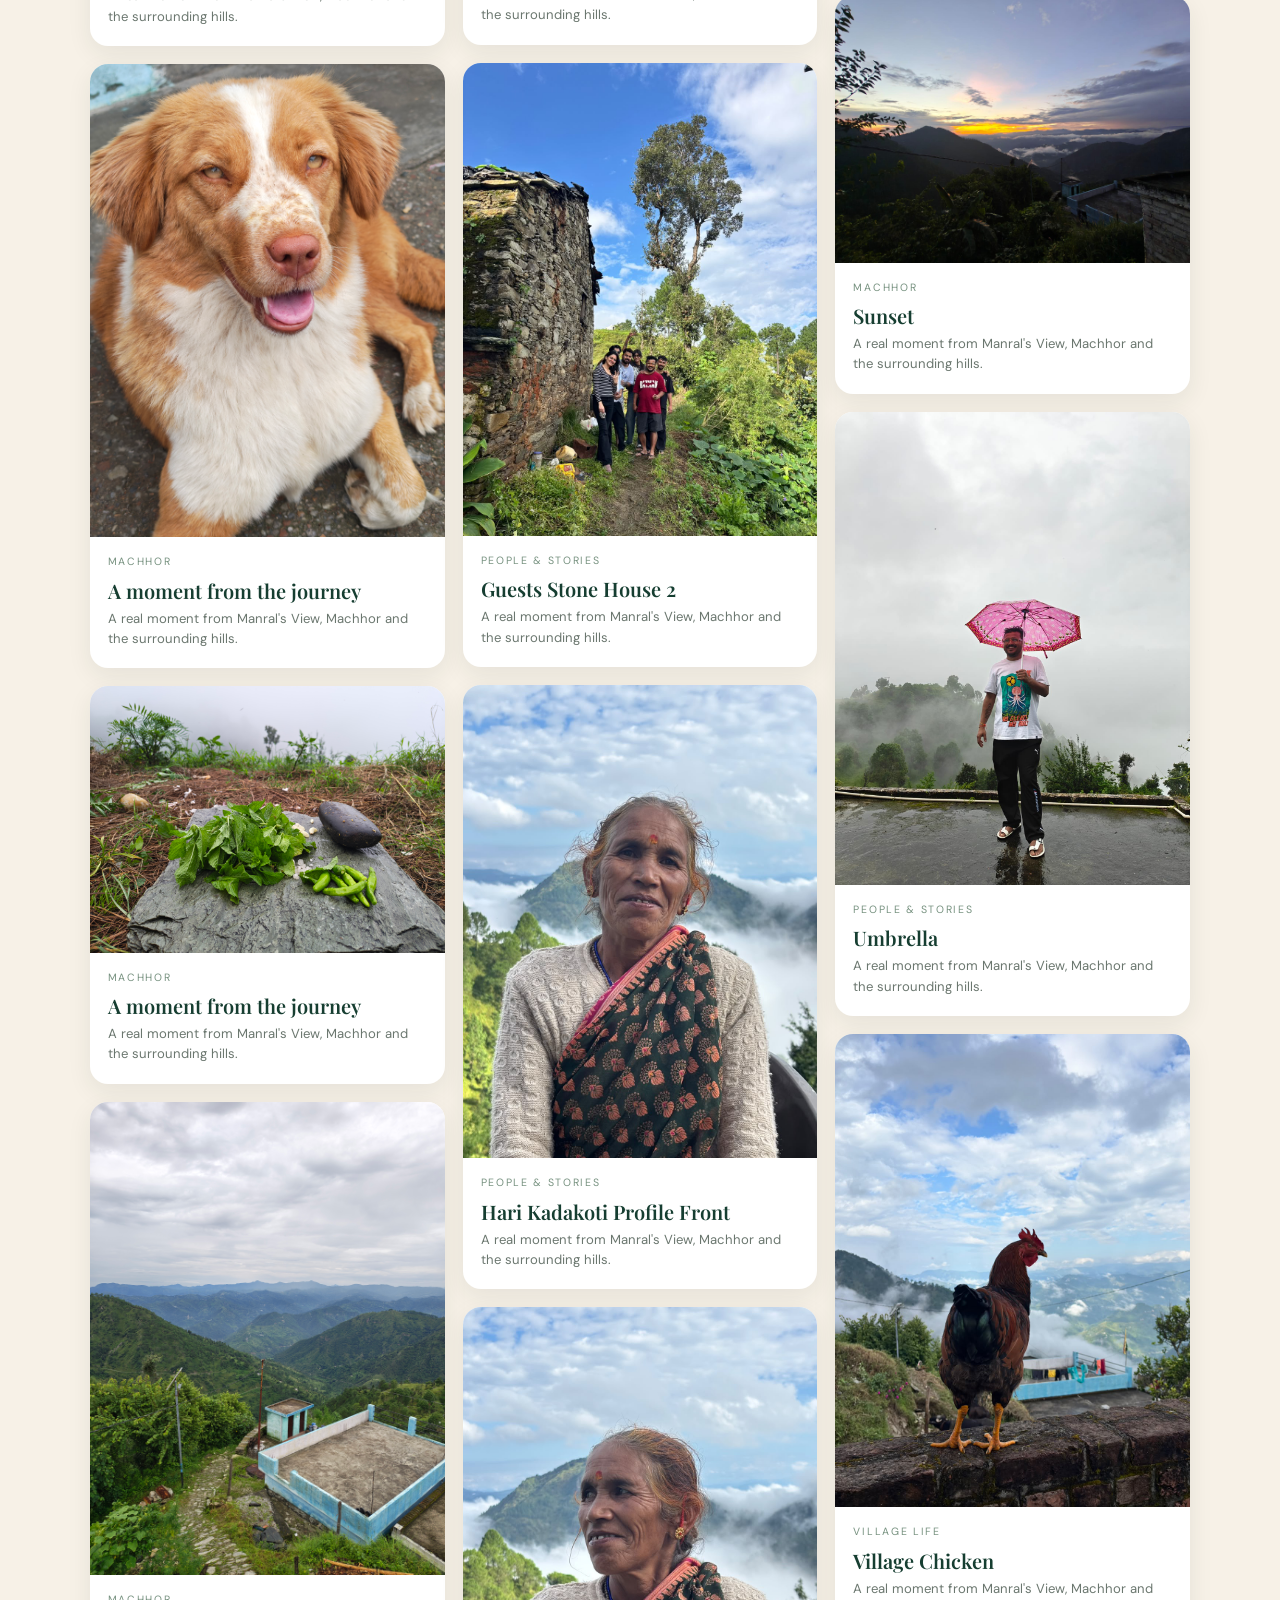
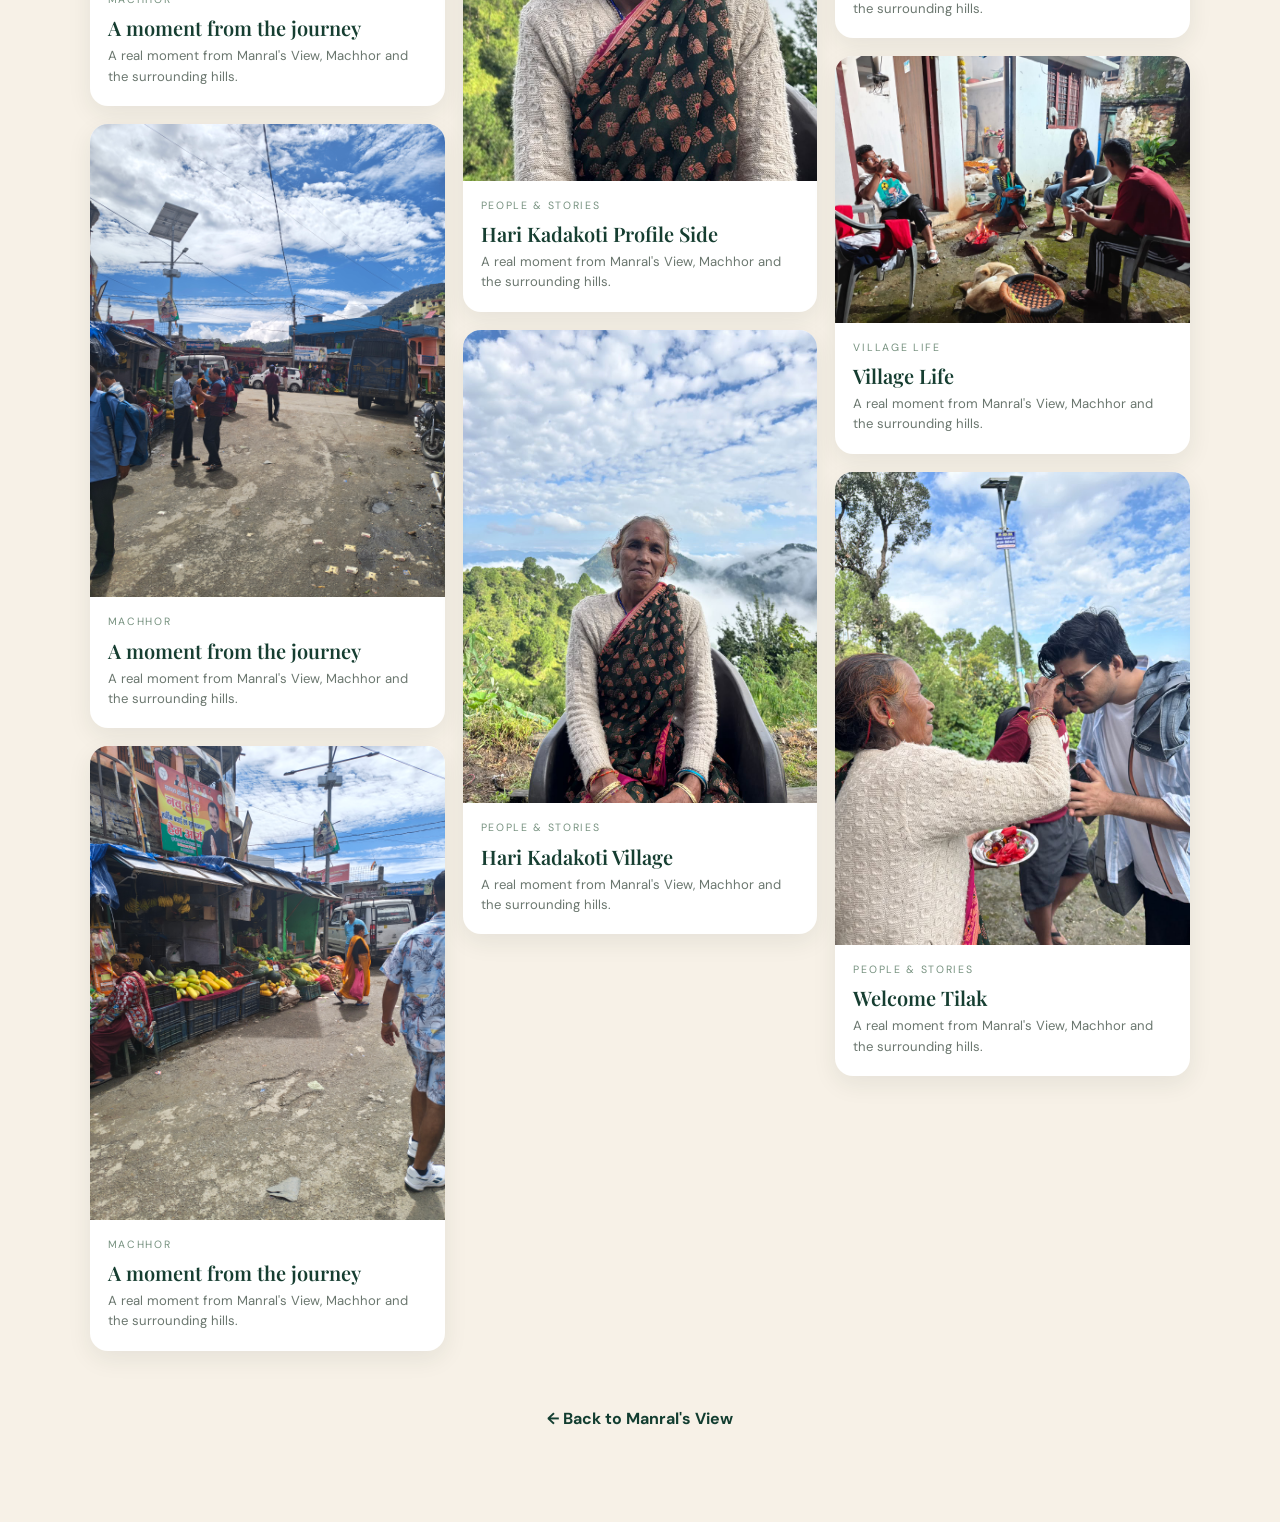
==== commit bab8f16d: "Add all 45 images to gallery" ====
--- a/gallery.html
+++ b/gallery.html
@@ -61,28 +61,51 @@
 </div>
 
 <div class="photo-grid" id="photoGrid">
-<button class="gallery-card" data-category="Machhor" data-full="mountains.jpg"><img src="mountains.jpg" alt="Mountain landscape around Machhor" loading="lazy"><div class="gallery-caption"><span>Machhor</span><strong>Mountain views around Machhor</strong><p>Mountain views around Machhor.</p></div></button>
-<button class="gallery-card" data-category="Machhor" data-full="sunset.jpg"><img src="sunset.jpg" alt="Sunset over the mountains" loading="lazy"><div class="gallery-caption"><span>Machhor</span><strong>Evenings in the hills</strong><p>Evenings in the hills.</p></div></button>
-<button class="gallery-card" data-category="Machhor" data-full="pine-view.jpg"><img src="pine-view.jpg" alt="Pine trees and mountain view" loading="lazy"><div class="gallery-caption"><span>Machhor</span><strong>Pine, sky and mountain air</strong><p>Pine, sky and mountain air.</p></div></button>
-<button class="gallery-card" data-category="Machhor" data-full="mist.jpg"><img src="mist.jpg" alt="Misty mountain landscape" loading="lazy"><div class="gallery-caption"><span>Machhor</span><strong>Clouds rolling through the hills</strong><p>Clouds rolling through the hills.</p></div></button>
-<button class="gallery-card" data-category="Village Life" data-full="village-life.jpg"><img src="village-life.jpg" alt="Guests sharing time with locals" loading="lazy"><div class="gallery-caption"><span>Village Life</span><strong>Time around the village home</strong><p>Time around the village home.</p></div></button>
-<button class="gallery-card" data-category="People & Stories" data-full="adventure.jpg"><img src="adventure.jpg" alt="Guests exploring the landscape" loading="lazy"><div class="gallery-caption"><span>People & Stories</span><strong>Out exploring together</strong><p>Out exploring together.</p></div></button>
-<button class="gallery-card" data-category="Village Life" data-full="dogs.jpg"><img src="dogs.jpg" alt="Two dogs in the mountains" loading="lazy"><div class="gallery-caption"><span>Village Life</span><strong>A little village welcome committee</strong><p>A little village welcome committee.</p></div></button>
-<button class="gallery-card" data-category="People & Stories" data-full="umbrella.jpg"><img src="umbrella.jpg" alt="A guest experience in Machhor" loading="lazy"><div class="gallery-caption"><span>People & Stories</span><strong>A personal moment from the journey</strong><p>A personal moment from the journey.</p></div></button>
-<button class="gallery-card" data-category="People & Stories" data-full="welcome-tilak.jpg"><img src="welcome-tilak.jpg" alt="A warm welcome — a small ritual that makes a visit feel personal." loading="lazy"><div class="gallery-caption"><span>People & Stories</span><strong>A warm welcome</strong><p>A warm welcome — a small ritual that makes a visit feel personal.</p></div></button>
-<button class="gallery-card" data-category="Village Life" data-full="village-chicken.jpg"><img src="village-chicken.jpg" alt="A familiar face in the village, with the mountains in the background." loading="lazy"><div class="gallery-caption"><span>Village Life</span><strong>A familiar face in the village, with the mountains in the background</strong><p>A familiar face in the village, with the mountains in the background.</p></div></button>
-<button class="gallery-card" data-category="People & Stories" data-full="guests-by-stone-house.jpg"><img src="guests-by-stone-house.jpg" alt="Guests walking through an old stone home and the greenery around it." loading="lazy"><div class="gallery-caption"><span>People & Stories</span><strong>Guests walking through an old stone home and the greenery around it</strong><p>Guests walking through an old stone home and the greenery around it.</p></div></button>
-<button class="gallery-card" data-category="Machhor" data-full="machhor-trail.jpg"><img src="machhor-trail.jpg" alt="A quiet village trail beside an old stone house." loading="lazy"><div class="gallery-caption"><span>Machhor</span><strong>A quiet village trail beside an old stone house</strong><p>A quiet village trail beside an old stone house.</p></div></button>
-<button class="gallery-card" data-category="People & Stories" data-full="hari-kadakoti-village.jpg"><img src="hari-kadakoti-village.jpg" alt="Hari Kadakoti surrounded by the landscape she calls home." loading="lazy"><div class="gallery-caption"><span>People & Stories</span><strong>Hari Kadakoti surrounded by the landscape she calls home</strong><p>Hari Kadakoti surrounded by the landscape she calls home.</p></div></button>
-<button class="gallery-card" data-category="People & Stories" data-full="dinesh-kadakoti.jpg"><img src="dinesh-kadakoti.jpg" alt="Dinesh Kadakoti — one of the hosts behind the Machhor experience." loading="lazy"><div class="gallery-caption"><span>People & Stories</span><strong>Dinesh Kadakoti</strong><p>Dinesh Kadakoti — one of the hosts behind the Machhor experience.</p></div></button>
-<button class="gallery-card" data-category="Machhor" data-full="hillside-village.jpg"><img src="hillside-village.jpg" alt="The green hillside landscape surrounding the village." loading="lazy"><div class="gallery-caption"><span>Machhor</span><strong>The green hillside landscape surrounding the village</strong><p>The green hillside landscape surrounding the village.</p></div></button>
-<button class="gallery-card" data-category="Machhor" data-full="above-the-clouds.jpg"><img src="above-the-clouds.jpg" alt="A clear Himalayan morning above the clouds." loading="lazy"><div class="gallery-caption"><span>Machhor</span><strong>A clear Himalayan morning above the clouds</strong><p>A clear Himalayan morning above the clouds.</p></div></button>
-<button class="gallery-card" data-category="People & Stories" data-full="hari-kadakoti-profile-side.jpg"><img src="hari-kadakoti-profile-side.jpg" alt="Hari Kadakoti looking across the mountain landscape." loading="lazy"><div class="gallery-caption"><span>People & Stories</span><strong>Hari Kadakoti — a life rooted in the hills</strong><p>Hari Kadakoti against the mountain landscape of Machhor.</p></div></button>
-<button class="gallery-card" data-category="People & Stories" data-full="hari-kadakoti-profile-front.jpg"><img src="hari-kadakoti-profile-front.jpg" alt="Hari Kadakoti with the mountains behind her." loading="lazy"><div class="gallery-caption"><span>People & Stories</span><strong>Meet Hari</strong><p>One of the people who makes the Machhor experience feel like home.</p></div></button>
-<button class="gallery-card" data-category="People & Stories" data-full="dinesh-kadakoti-profile.jpg"><img src="dinesh-kadakoti-profile.jpg" alt="Dinesh Kadakoti seated outside the village home." loading="lazy"><div class="gallery-caption"><span>People & Stories</span><strong>Meet Dinesh</strong><p>Chef, host and one of the people behind the experience.</p></div></button>
-<button class="gallery-card" data-category="People & Stories" data-full="dinesh-kadakoti-wide.jpg"><img src="dinesh-kadakoti-wide.jpg" alt="Dinesh Kadakoti seated beside the old stone house." loading="lazy"><div class="gallery-caption"><span>People & Stories</span><strong>Dinesh at home</strong><p>A quiet moment at the property in Machhor.</p></div></button>
-<button class="gallery-card" data-category="People & Stories" data-full="guests-stone-house-2.jpg"><img src="guests-stone-house-2.jpg" alt="Guests exploring the old stone house and village trail." loading="lazy"><div class="gallery-caption"><span>People & Stories</span><strong>Exploring together</strong><p>Guests discovering the old stone house and the greenery around it.</p></div></button>
-<button class="gallery-card" data-category="Machhor" data-full="stone-house-trail-wide.jpg"><img src="stone-house-trail-wide.jpg" alt="Village trail beside an old stone house in Machhor." loading="lazy"><div class="gallery-caption"><span>Machhor</span><strong>The trail continues</strong><p>A wider look at the old stone house, trees and village path.</p></div></button>
+<button class="gallery-card" data-category="Machhor" data-full="IMG_20181123_101318.jpg"><img src="IMG_20181123_101318.jpg" alt="A moment from the journey" loading="lazy"><div class="gallery-caption"><span>Machhor</span><strong>A moment from the journey</strong><p>A real moment from Manral's View, Machhor and the surrounding hills.</p></div></button>
+<button class="gallery-card" data-category="Machhor" data-full="IMG_20181123_131350.jpg"><img src="IMG_20181123_131350.jpg" alt="A moment from the journey" loading="lazy"><div class="gallery-caption"><span>Machhor</span><strong>A moment from the journey</strong><p>A real moment from Manral's View, Machhor and the surrounding hills.</p></div></button>
+<button class="gallery-card" data-category="Machhor" data-full="IMG_20181124_092225.jpg"><img src="IMG_20181124_092225.jpg" alt="A moment from the journey" loading="lazy"><div class="gallery-caption"><span>Machhor</span><strong>A moment from the journey</strong><p>A real moment from Manral's View, Machhor and the surrounding hills.</p></div></button>
+<button class="gallery-card" data-category="Machhor" data-full="IMG_20181124_111520.jpg"><img src="IMG_20181124_111520.jpg" alt="A moment from the journey" loading="lazy"><div class="gallery-caption"><span>Machhor</span><strong>A moment from the journey</strong><p>A real moment from Manral's View, Machhor and the surrounding hills.</p></div></button>
+<button class="gallery-card" data-category="Machhor" data-full="IMG_20181124_115329.jpg"><img src="IMG_20181124_115329.jpg" alt="A moment from the journey" loading="lazy"><div class="gallery-caption"><span>Machhor</span><strong>A moment from the journey</strong><p>A real moment from Manral's View, Machhor and the surrounding hills.</p></div></button>
+<button class="gallery-card" data-category="Machhor" data-full="IMG_20190514_064734.jpg"><img src="IMG_20190514_064734.jpg" alt="A moment from the journey" loading="lazy"><div class="gallery-caption"><span>Machhor</span><strong>A moment from the journey</strong><p>A real moment from Manral's View, Machhor and the surrounding hills.</p></div></button>
+<button class="gallery-card" data-category="Machhor" data-full="IMG_20190514_064752.jpg"><img src="IMG_20190514_064752.jpg" alt="A moment from the journey" loading="lazy"><div class="gallery-caption"><span>Machhor</span><strong>A moment from the journey</strong><p>A real moment from Manral's View, Machhor and the surrounding hills.</p></div></button>
+<button class="gallery-card" data-category="Machhor" data-full="IMG_20190514_081227.jpg"><img src="IMG_20190514_081227.jpg" alt="A moment from the journey" loading="lazy"><div class="gallery-caption"><span>Machhor</span><strong>A moment from the journey</strong><p>A real moment from Manral's View, Machhor and the surrounding hills.</p></div></button>
+<button class="gallery-card" data-category="Machhor" data-full="IMG_20260801_071627866_HDR.jpg"><img src="IMG_20260801_071627866_HDR.jpg" alt="A moment from the journey" loading="lazy"><div class="gallery-caption"><span>Machhor</span><strong>A moment from the journey</strong><p>A real moment from Manral's View, Machhor and the surrounding hills.</p></div></button>
+<button class="gallery-card" data-category="Machhor" data-full="IMG_20260801_095852330_HDR.jpg"><img src="IMG_20260801_095852330_HDR.jpg" alt="A moment from the journey" loading="lazy"><div class="gallery-caption"><span>Machhor</span><strong>A moment from the journey</strong><p>A real moment from Manral's View, Machhor and the surrounding hills.</p></div></button>
+<button class="gallery-card" data-category="Machhor" data-full="IMG_20260801_105537080_HDR.jpg"><img src="IMG_20260801_105537080_HDR.jpg" alt="A moment from the journey" loading="lazy"><div class="gallery-caption"><span>Machhor</span><strong>A moment from the journey</strong><p>A real moment from Manral's View, Machhor and the surrounding hills.</p></div></button>
+<button class="gallery-card" data-category="Machhor" data-full="IMG_20260801_120842369.jpg"><img src="IMG_20260801_120842369.jpg" alt="A moment from the journey" loading="lazy"><div class="gallery-caption"><span>Machhor</span><strong>A moment from the journey</strong><p>A real moment from Manral's View, Machhor and the surrounding hills.</p></div></button>
+<button class="gallery-card" data-category="Machhor" data-full="IMG_20260801_181219102_HDR.jpg"><img src="IMG_20260801_181219102_HDR.jpg" alt="A moment from the journey" loading="lazy"><div class="gallery-caption"><span>Machhor</span><strong>A moment from the journey</strong><p>A real moment from Manral's View, Machhor and the surrounding hills.</p></div></button>
+<button class="gallery-card" data-category="Machhor" data-full="IMG_20260912_072314848_HDR.jpg"><img src="IMG_20260912_072314848_HDR.jpg" alt="A moment from the journey" loading="lazy"><div class="gallery-caption"><span>Machhor</span><strong>A moment from the journey</strong><p>A real moment from Manral's View, Machhor and the surrounding hills.</p></div></button>
+<button class="gallery-card" data-category="Machhor" data-full="IMG_20260912_103114561_HDR.jpg"><img src="IMG_20260912_103114561_HDR.jpg" alt="A moment from the journey" loading="lazy"><div class="gallery-caption"><span>Machhor</span><strong>A moment from the journey</strong><p>A real moment from Manral's View, Machhor and the surrounding hills.</p></div></button>
+<button class="gallery-card" data-category="Machhor" data-full="IMG_20260912_103125154_HDR.jpg"><img src="IMG_20260912_103125154_HDR.jpg" alt="A moment from the journey" loading="lazy"><div class="gallery-caption"><span>Machhor</span><strong>A moment from the journey</strong><p>A real moment from Manral's View, Machhor and the surrounding hills.</p></div></button>
+<button class="gallery-card" data-category="Machhor" data-full="IMG_20260912_124152033_HDR.jpg"><img src="IMG_20260912_124152033_HDR.jpg" alt="A moment from the journey" loading="lazy"><div class="gallery-caption"><span>Machhor</span><strong>A moment from the journey</strong><p>A real moment from Manral's View, Machhor and the surrounding hills.</p></div></button>
+<button class="gallery-card" data-category="Machhor" data-full="IMG_20260913_060137547_HDR.jpg"><img src="IMG_20260913_060137547_HDR.jpg" alt="A moment from the journey" loading="lazy"><div class="gallery-caption"><span>Machhor</span><strong>A moment from the journey</strong><p>A real moment from Manral's View, Machhor and the surrounding hills.</p></div></button>
+<button class="gallery-card" data-category="Machhor" data-full="above-the-clouds.jpg"><img src="above-the-clouds.jpg" alt="Above The Clouds" loading="lazy"><div class="gallery-caption"><span>Machhor</span><strong>Above The Clouds</strong><p>A real moment from Manral's View, Machhor and the surrounding hills.</p></div></button>
+<button class="gallery-card" data-category="Machhor" data-full="adventure.jpg"><img src="adventure.jpg" alt="Adventure" loading="lazy"><div class="gallery-caption"><span>Machhor</span><strong>Adventure</strong><p>A real moment from Manral's View, Machhor and the surrounding hills.</p></div></button>
+<button class="gallery-card" data-category="People & Stories" data-full="dinesh-kadakoti-profile.jpg"><img src="dinesh-kadakoti-profile.jpg" alt="Dinesh Kadakoti Profile" loading="lazy"><div class="gallery-caption"><span>People & Stories</span><strong>Dinesh Kadakoti Profile</strong><p>A real moment from Manral's View, Machhor and the surrounding hills.</p></div></button>
+<button class="gallery-card" data-category="People & Stories" data-full="dinesh-kadakoti-wide.jpg"><img src="dinesh-kadakoti-wide.jpg" alt="Dinesh Kadakoti Wide" loading="lazy"><div class="gallery-caption"><span>People & Stories</span><strong>Dinesh Kadakoti Wide</strong><p>A real moment from Manral's View, Machhor and the surrounding hills.</p></div></button>
+<button class="gallery-card" data-category="People & Stories" data-full="dinesh-kadakoti.jpg"><img src="dinesh-kadakoti.jpg" alt="Dinesh Kadakoti" loading="lazy"><div class="gallery-caption"><span>People & Stories</span><strong>Dinesh Kadakoti</strong><p>A real moment from Manral's View, Machhor and the surrounding hills.</p></div></button>
+<button class="gallery-card" data-category="Machhor" data-full="dogs.jpg"><img src="dogs.jpg" alt="Dogs" loading="lazy"><div class="gallery-caption"><span>Machhor</span><strong>Dogs</strong><p>A real moment from Manral's View, Machhor and the surrounding hills.</p></div></button>
+<button class="gallery-card" data-category="People & Stories" data-full="girl-sunset.jpg"><img src="girl-sunset.jpg" alt="Girl Sunset" loading="lazy"><div class="gallery-caption"><span>People & Stories</span><strong>Girl Sunset</strong><p>A real moment from Manral's View, Machhor and the surrounding hills.</p></div></button>
+<button class="gallery-card" data-category="People & Stories" data-full="guests-by-stone-house.jpg"><img src="guests-by-stone-house.jpg" alt="Guests By Stone House" loading="lazy"><div class="gallery-caption"><span>People & Stories</span><strong>Guests By Stone House</strong><p>A real moment from Manral's View, Machhor and the surrounding hills.</p></div></button>
+<button class="gallery-card" data-category="People & Stories" data-full="guests-stone-house-2.jpg"><img src="guests-stone-house-2.jpg" alt="Guests Stone House 2" loading="lazy"><div class="gallery-caption"><span>People & Stories</span><strong>Guests Stone House 2</strong><p>A real moment from Manral's View, Machhor and the surrounding hills.</p></div></button>
+<button class="gallery-card" data-category="People & Stories" data-full="hari-kadakoti-profile-front.jpg"><img src="hari-kadakoti-profile-front.jpg" alt="Hari Kadakoti Profile Front" loading="lazy"><div class="gallery-caption"><span>People & Stories</span><strong>Hari Kadakoti Profile Front</strong><p>A real moment from Manral's View, Machhor and the surrounding hills.</p></div></button>
+<button class="gallery-card" data-category="People & Stories" data-full="hari-kadakoti-profile-side.jpg"><img src="hari-kadakoti-profile-side.jpg" alt="Hari Kadakoti Profile Side" loading="lazy"><div class="gallery-caption"><span>People & Stories</span><strong>Hari Kadakoti Profile Side</strong><p>A real moment from Manral's View, Machhor and the surrounding hills.</p></div></button>
+<button class="gallery-card" data-category="People & Stories" data-full="hari-kadakoti-village.jpg"><img src="hari-kadakoti-village.jpg" alt="Hari Kadakoti Village" loading="lazy"><div class="gallery-caption"><span>People & Stories</span><strong>Hari Kadakoti Village</strong><p>A real moment from Manral's View, Machhor and the surrounding hills.</p></div></button>
+<button class="gallery-card" data-category="People & Stories" data-full="hari-kadakoti.jpg"><img src="hari-kadakoti.jpg" alt="Hari Kadakoti" loading="lazy"><div class="gallery-caption"><span>People & Stories</span><strong>Hari Kadakoti</strong><p>A real moment from Manral's View, Machhor and the surrounding hills.</p></div></button>
+<button class="gallery-card" data-category="Machhor" data-full="hero-machhor.jpeg"><img src="hero-machhor.jpeg" alt="Hero Machhor" loading="lazy"><div class="gallery-caption"><span>Machhor</span><strong>Hero Machhor</strong><p>A real moment from Manral's View, Machhor and the surrounding hills.</p></div></button>
+<button class="gallery-card" data-category="Machhor" data-full="hero-machhor.png"><img src="hero-machhor.png" alt="Hero Machhor" loading="lazy"><div class="gallery-caption"><span>Machhor</span><strong>Hero Machhor</strong><p>A real moment from Manral's View, Machhor and the surrounding hills.</p></div></button>
+<button class="gallery-card" data-category="Village Life" data-full="hillside-village.jpg"><img src="hillside-village.jpg" alt="Hillside Village" loading="lazy"><div class="gallery-caption"><span>Village Life</span><strong>Hillside Village</strong><p>A real moment from Manral's View, Machhor and the surrounding hills.</p></div></button>
+<button class="gallery-card" data-category="Machhor" data-full="machhor-trail.jpg"><img src="machhor-trail.jpg" alt="Machhor Trail" loading="lazy"><div class="gallery-caption"><span>Machhor</span><strong>Machhor Trail</strong><p>A real moment from Manral's View, Machhor and the surrounding hills.</p></div></button>
+<button class="gallery-card" data-category="Machhor" data-full="mist.jpg"><img src="mist.jpg" alt="Mist" loading="lazy"><div class="gallery-caption"><span>Machhor</span><strong>Mist</strong><p>A real moment from Manral's View, Machhor and the surrounding hills.</p></div></button>
+<button class="gallery-card" data-category="Machhor" data-full="mountains.jpg"><img src="mountains.jpg" alt="Mountains" loading="lazy"><div class="gallery-caption"><span>Machhor</span><strong>Mountains</strong><p>A real moment from Manral's View, Machhor and the surrounding hills.</p></div></button>
+<button class="gallery-card" data-category="People & Stories" data-full="people-trail.jpg"><img src="people-trail.jpg" alt="People Trail" loading="lazy"><div class="gallery-caption"><span>People & Stories</span><strong>People Trail</strong><p>A real moment from Manral's View, Machhor and the surrounding hills.</p></div></button>
+<button class="gallery-card" data-category="Machhor" data-full="pine-view.jpg"><img src="pine-view.jpg" alt="Pine View" loading="lazy"><div class="gallery-caption"><span>Machhor</span><strong>Pine View</strong><p>A real moment from Manral's View, Machhor and the surrounding hills.</p></div></button>
+<button class="gallery-card" data-category="Village Life" data-full="stone-house-trail-wide.jpg"><img src="stone-house-trail-wide.jpg" alt="Stone House Trail Wide" loading="lazy"><div class="gallery-caption"><span>Village Life</span><strong>Stone House Trail Wide</strong><p>A real moment from Manral's View, Machhor and the surrounding hills.</p></div></button>
+<button class="gallery-card" data-category="Machhor" data-full="sunset.jpg"><img src="sunset.jpg" alt="Sunset" loading="lazy"><div class="gallery-caption"><span>Machhor</span><strong>Sunset</strong><p>A real moment from Manral's View, Machhor and the surrounding hills.</p></div></button>
+<button class="gallery-card" data-category="People & Stories" data-full="umbrella.jpg"><img src="umbrella.jpg" alt="Umbrella" loading="lazy"><div class="gallery-caption"><span>People & Stories</span><strong>Umbrella</strong><p>A real moment from Manral's View, Machhor and the surrounding hills.</p></div></button>
+<button class="gallery-card" data-category="Village Life" data-full="village-chicken.jpg"><img src="village-chicken.jpg" alt="Village Chicken" loading="lazy"><div class="gallery-caption"><span>Village Life</span><strong>Village Chicken</strong><p>A real moment from Manral's View, Machhor and the surrounding hills.</p></div></button>
+<button class="gallery-card" data-category="Village Life" data-full="village-life.jpg"><img src="village-life.jpg" alt="Village Life" loading="lazy"><div class="gallery-caption"><span>Village Life</span><strong>Village Life</strong><p>A real moment from Manral's View, Machhor and the surrounding hills.</p></div></button>
+<button class="gallery-card" data-category="People & Stories" data-full="welcome-tilak.jpg"><img src="welcome-tilak.jpg" alt="Welcome Tilak" loading="lazy"><div class="gallery-caption"><span>People & Stories</span><strong>Welcome Tilak</strong><p>A real moment from Manral's View, Machhor and the surrounding hills.</p></div></button>
 </div>
 <div class="back-home"><a href="index.html">← Back to Manral's View</a></div>
 </main>
@@ -106,4 +129,4 @@
 menu.addEventListener('click',()=>{nav.classList.toggle('open');menu.setAttribute('aria-expanded',nav.classList.contains('open'))});
 </script>
 </body>
-</html>+</html>
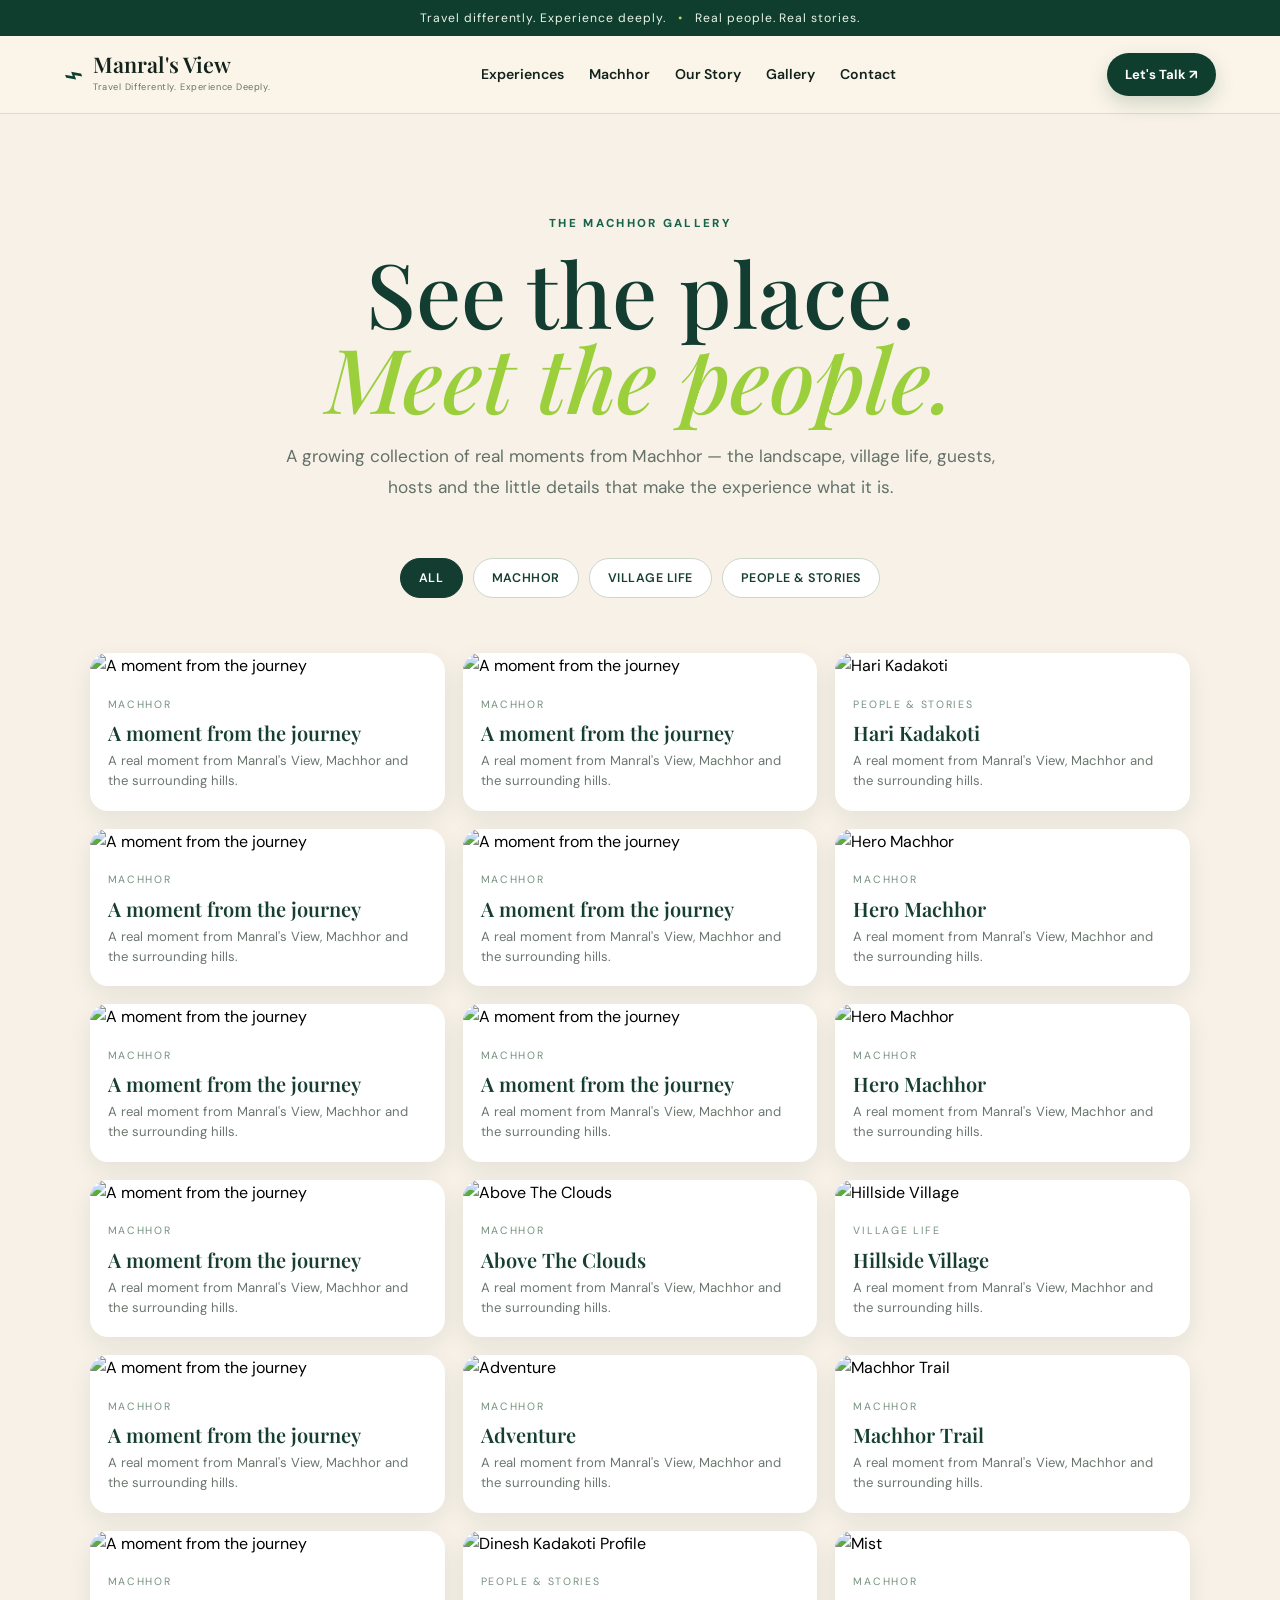
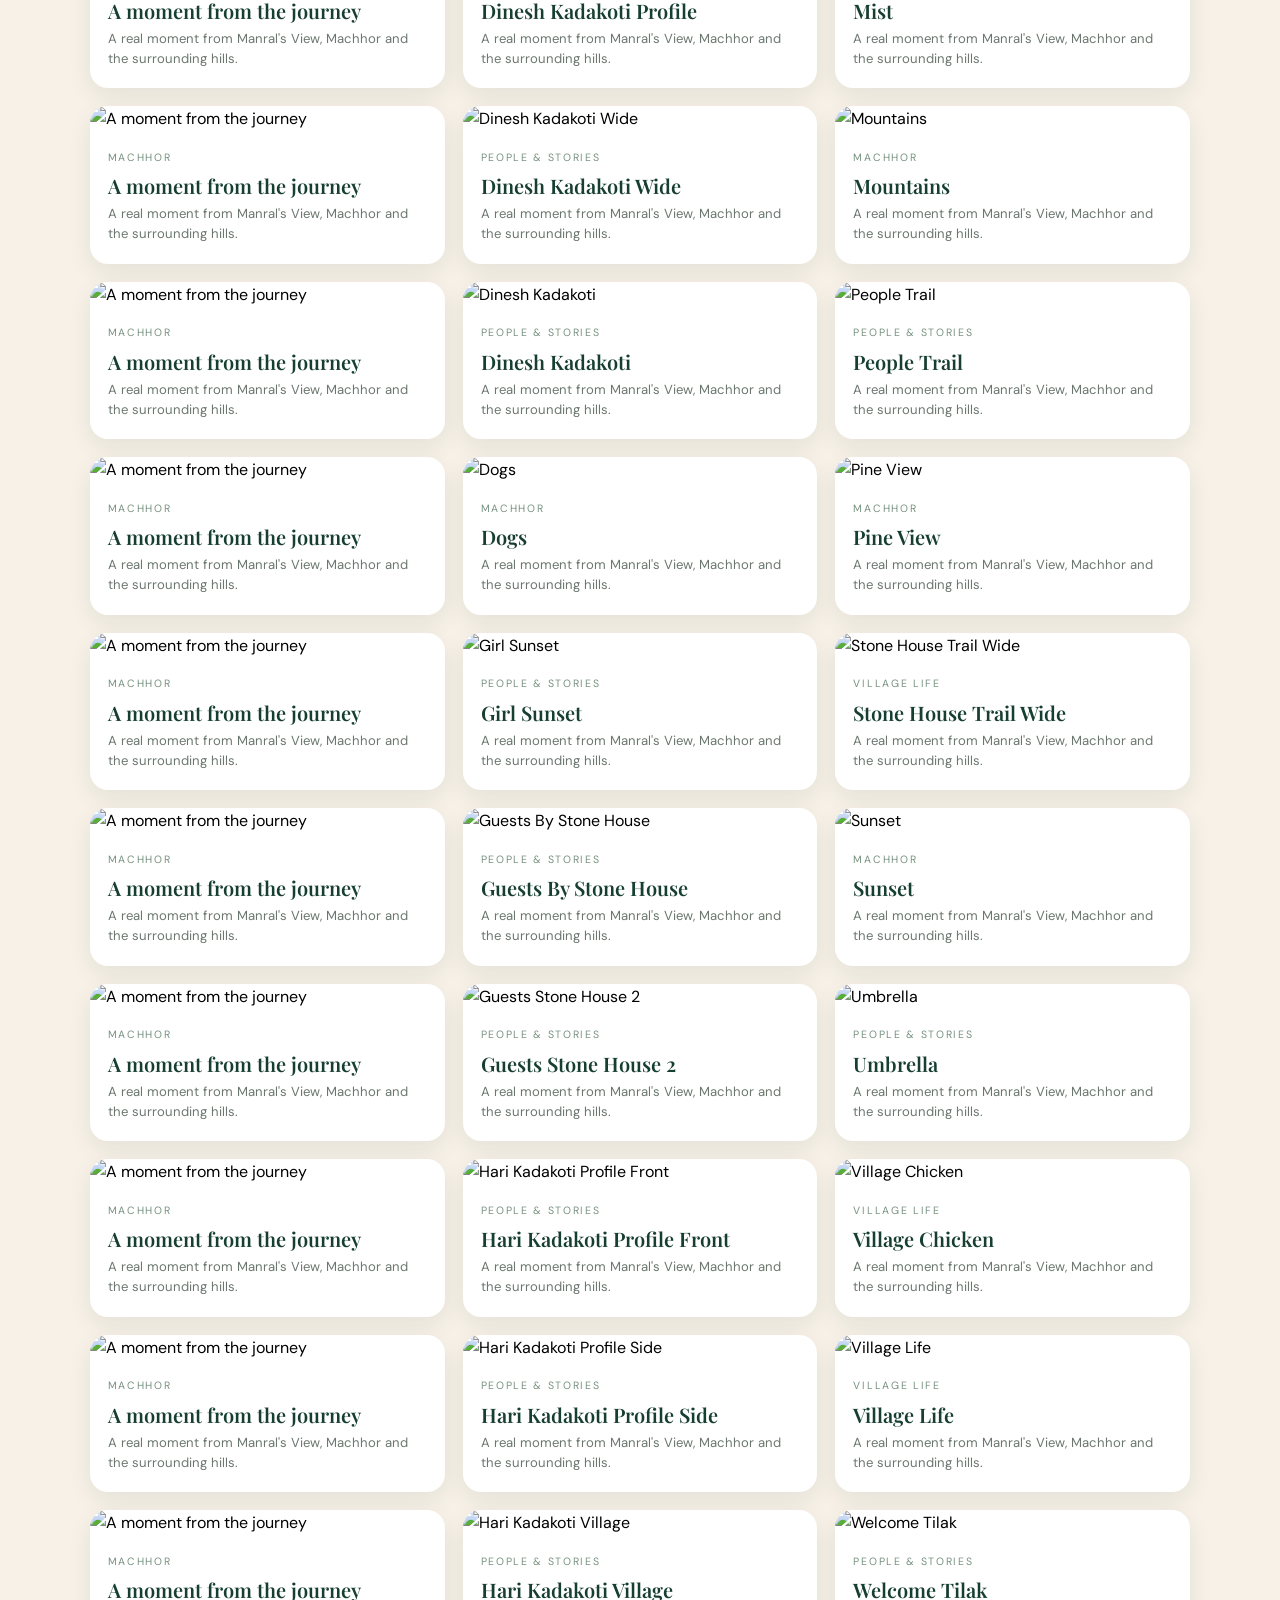
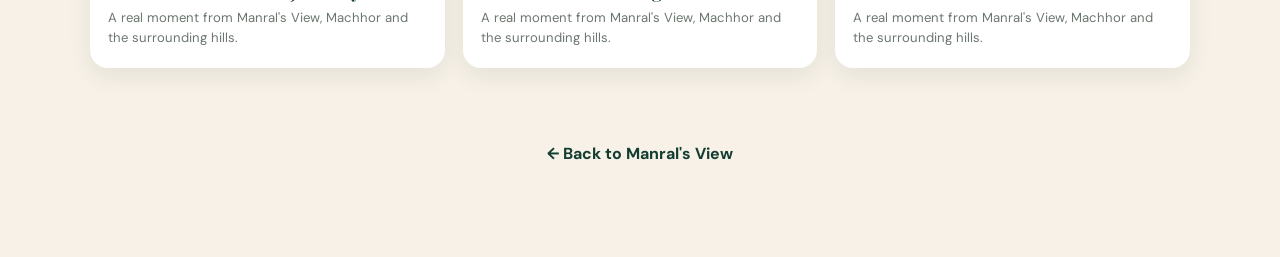
==== commit 1aeec80f: "Add files via upload" ====
--- a/gallery.html
+++ b/gallery.html
@@ -61,51 +61,51 @@
 </div>
 
 <div class="photo-grid" id="photoGrid">
-<button class="gallery-card" data-category="Machhor" data-full="IMG_20181123_101318.jpg"><img src="IMG_20181123_101318.jpg" alt="A moment from the journey" loading="lazy"><div class="gallery-caption"><span>Machhor</span><strong>A moment from the journey</strong><p>A real moment from Manral's View, Machhor and the surrounding hills.</p></div></button>
-<button class="gallery-card" data-category="Machhor" data-full="IMG_20181123_131350.jpg"><img src="IMG_20181123_131350.jpg" alt="A moment from the journey" loading="lazy"><div class="gallery-caption"><span>Machhor</span><strong>A moment from the journey</strong><p>A real moment from Manral's View, Machhor and the surrounding hills.</p></div></button>
-<button class="gallery-card" data-category="Machhor" data-full="IMG_20181124_092225.jpg"><img src="IMG_20181124_092225.jpg" alt="A moment from the journey" loading="lazy"><div class="gallery-caption"><span>Machhor</span><strong>A moment from the journey</strong><p>A real moment from Manral's View, Machhor and the surrounding hills.</p></div></button>
-<button class="gallery-card" data-category="Machhor" data-full="IMG_20181124_111520.jpg"><img src="IMG_20181124_111520.jpg" alt="A moment from the journey" loading="lazy"><div class="gallery-caption"><span>Machhor</span><strong>A moment from the journey</strong><p>A real moment from Manral's View, Machhor and the surrounding hills.</p></div></button>
-<button class="gallery-card" data-category="Machhor" data-full="IMG_20181124_115329.jpg"><img src="IMG_20181124_115329.jpg" alt="A moment from the journey" loading="lazy"><div class="gallery-caption"><span>Machhor</span><strong>A moment from the journey</strong><p>A real moment from Manral's View, Machhor and the surrounding hills.</p></div></button>
-<button class="gallery-card" data-category="Machhor" data-full="IMG_20190514_064734.jpg"><img src="IMG_20190514_064734.jpg" alt="A moment from the journey" loading="lazy"><div class="gallery-caption"><span>Machhor</span><strong>A moment from the journey</strong><p>A real moment from Manral's View, Machhor and the surrounding hills.</p></div></button>
-<button class="gallery-card" data-category="Machhor" data-full="IMG_20190514_064752.jpg"><img src="IMG_20190514_064752.jpg" alt="A moment from the journey" loading="lazy"><div class="gallery-caption"><span>Machhor</span><strong>A moment from the journey</strong><p>A real moment from Manral's View, Machhor and the surrounding hills.</p></div></button>
-<button class="gallery-card" data-category="Machhor" data-full="IMG_20190514_081227.jpg"><img src="IMG_20190514_081227.jpg" alt="A moment from the journey" loading="lazy"><div class="gallery-caption"><span>Machhor</span><strong>A moment from the journey</strong><p>A real moment from Manral's View, Machhor and the surrounding hills.</p></div></button>
-<button class="gallery-card" data-category="Machhor" data-full="IMG_20260801_071627866_HDR.jpg"><img src="IMG_20260801_071627866_HDR.jpg" alt="A moment from the journey" loading="lazy"><div class="gallery-caption"><span>Machhor</span><strong>A moment from the journey</strong><p>A real moment from Manral's View, Machhor and the surrounding hills.</p></div></button>
-<button class="gallery-card" data-category="Machhor" data-full="IMG_20260801_095852330_HDR.jpg"><img src="IMG_20260801_095852330_HDR.jpg" alt="A moment from the journey" loading="lazy"><div class="gallery-caption"><span>Machhor</span><strong>A moment from the journey</strong><p>A real moment from Manral's View, Machhor and the surrounding hills.</p></div></button>
-<button class="gallery-card" data-category="Machhor" data-full="IMG_20260801_105537080_HDR.jpg"><img src="IMG_20260801_105537080_HDR.jpg" alt="A moment from the journey" loading="lazy"><div class="gallery-caption"><span>Machhor</span><strong>A moment from the journey</strong><p>A real moment from Manral's View, Machhor and the surrounding hills.</p></div></button>
-<button class="gallery-card" data-category="Machhor" data-full="IMG_20260801_120842369.jpg"><img src="IMG_20260801_120842369.jpg" alt="A moment from the journey" loading="lazy"><div class="gallery-caption"><span>Machhor</span><strong>A moment from the journey</strong><p>A real moment from Manral's View, Machhor and the surrounding hills.</p></div></button>
-<button class="gallery-card" data-category="Machhor" data-full="IMG_20260801_181219102_HDR.jpg"><img src="IMG_20260801_181219102_HDR.jpg" alt="A moment from the journey" loading="lazy"><div class="gallery-caption"><span>Machhor</span><strong>A moment from the journey</strong><p>A real moment from Manral's View, Machhor and the surrounding hills.</p></div></button>
-<button class="gallery-card" data-category="Machhor" data-full="IMG_20260912_072314848_HDR.jpg"><img src="IMG_20260912_072314848_HDR.jpg" alt="A moment from the journey" loading="lazy"><div class="gallery-caption"><span>Machhor</span><strong>A moment from the journey</strong><p>A real moment from Manral's View, Machhor and the surrounding hills.</p></div></button>
-<button class="gallery-card" data-category="Machhor" data-full="IMG_20260912_103114561_HDR.jpg"><img src="IMG_20260912_103114561_HDR.jpg" alt="A moment from the journey" loading="lazy"><div class="gallery-caption"><span>Machhor</span><strong>A moment from the journey</strong><p>A real moment from Manral's View, Machhor and the surrounding hills.</p></div></button>
-<button class="gallery-card" data-category="Machhor" data-full="IMG_20260912_103125154_HDR.jpg"><img src="IMG_20260912_103125154_HDR.jpg" alt="A moment from the journey" loading="lazy"><div class="gallery-caption"><span>Machhor</span><strong>A moment from the journey</strong><p>A real moment from Manral's View, Machhor and the surrounding hills.</p></div></button>
-<button class="gallery-card" data-category="Machhor" data-full="IMG_20260912_124152033_HDR.jpg"><img src="IMG_20260912_124152033_HDR.jpg" alt="A moment from the journey" loading="lazy"><div class="gallery-caption"><span>Machhor</span><strong>A moment from the journey</strong><p>A real moment from Manral's View, Machhor and the surrounding hills.</p></div></button>
-<button class="gallery-card" data-category="Machhor" data-full="IMG_20260913_060137547_HDR.jpg"><img src="IMG_20260913_060137547_HDR.jpg" alt="A moment from the journey" loading="lazy"><div class="gallery-caption"><span>Machhor</span><strong>A moment from the journey</strong><p>A real moment from Manral's View, Machhor and the surrounding hills.</p></div></button>
-<button class="gallery-card" data-category="Machhor" data-full="above-the-clouds.jpg"><img src="above-the-clouds.jpg" alt="Above The Clouds" loading="lazy"><div class="gallery-caption"><span>Machhor</span><strong>Above The Clouds</strong><p>A real moment from Manral's View, Machhor and the surrounding hills.</p></div></button>
-<button class="gallery-card" data-category="Machhor" data-full="adventure.jpg"><img src="adventure.jpg" alt="Adventure" loading="lazy"><div class="gallery-caption"><span>Machhor</span><strong>Adventure</strong><p>A real moment from Manral's View, Machhor and the surrounding hills.</p></div></button>
-<button class="gallery-card" data-category="People & Stories" data-full="dinesh-kadakoti-profile.jpg"><img src="dinesh-kadakoti-profile.jpg" alt="Dinesh Kadakoti Profile" loading="lazy"><div class="gallery-caption"><span>People & Stories</span><strong>Dinesh Kadakoti Profile</strong><p>A real moment from Manral's View, Machhor and the surrounding hills.</p></div></button>
-<button class="gallery-card" data-category="People & Stories" data-full="dinesh-kadakoti-wide.jpg"><img src="dinesh-kadakoti-wide.jpg" alt="Dinesh Kadakoti Wide" loading="lazy"><div class="gallery-caption"><span>People & Stories</span><strong>Dinesh Kadakoti Wide</strong><p>A real moment from Manral's View, Machhor and the surrounding hills.</p></div></button>
-<button class="gallery-card" data-category="People & Stories" data-full="dinesh-kadakoti.jpg"><img src="dinesh-kadakoti.jpg" alt="Dinesh Kadakoti" loading="lazy"><div class="gallery-caption"><span>People & Stories</span><strong>Dinesh Kadakoti</strong><p>A real moment from Manral's View, Machhor and the surrounding hills.</p></div></button>
-<button class="gallery-card" data-category="Machhor" data-full="dogs.jpg"><img src="dogs.jpg" alt="Dogs" loading="lazy"><div class="gallery-caption"><span>Machhor</span><strong>Dogs</strong><p>A real moment from Manral's View, Machhor and the surrounding hills.</p></div></button>
-<button class="gallery-card" data-category="People & Stories" data-full="girl-sunset.jpg"><img src="girl-sunset.jpg" alt="Girl Sunset" loading="lazy"><div class="gallery-caption"><span>People & Stories</span><strong>Girl Sunset</strong><p>A real moment from Manral's View, Machhor and the surrounding hills.</p></div></button>
-<button class="gallery-card" data-category="People & Stories" data-full="guests-by-stone-house.jpg"><img src="guests-by-stone-house.jpg" alt="Guests By Stone House" loading="lazy"><div class="gallery-caption"><span>People & Stories</span><strong>Guests By Stone House</strong><p>A real moment from Manral's View, Machhor and the surrounding hills.</p></div></button>
-<button class="gallery-card" data-category="People & Stories" data-full="guests-stone-house-2.jpg"><img src="guests-stone-house-2.jpg" alt="Guests Stone House 2" loading="lazy"><div class="gallery-caption"><span>People & Stories</span><strong>Guests Stone House 2</strong><p>A real moment from Manral's View, Machhor and the surrounding hills.</p></div></button>
-<button class="gallery-card" data-category="People & Stories" data-full="hari-kadakoti-profile-front.jpg"><img src="hari-kadakoti-profile-front.jpg" alt="Hari Kadakoti Profile Front" loading="lazy"><div class="gallery-caption"><span>People & Stories</span><strong>Hari Kadakoti Profile Front</strong><p>A real moment from Manral's View, Machhor and the surrounding hills.</p></div></button>
-<button class="gallery-card" data-category="People & Stories" data-full="hari-kadakoti-profile-side.jpg"><img src="hari-kadakoti-profile-side.jpg" alt="Hari Kadakoti Profile Side" loading="lazy"><div class="gallery-caption"><span>People & Stories</span><strong>Hari Kadakoti Profile Side</strong><p>A real moment from Manral's View, Machhor and the surrounding hills.</p></div></button>
-<button class="gallery-card" data-category="People & Stories" data-full="hari-kadakoti-village.jpg"><img src="hari-kadakoti-village.jpg" alt="Hari Kadakoti Village" loading="lazy"><div class="gallery-caption"><span>People & Stories</span><strong>Hari Kadakoti Village</strong><p>A real moment from Manral's View, Machhor and the surrounding hills.</p></div></button>
-<button class="gallery-card" data-category="People & Stories" data-full="hari-kadakoti.jpg"><img src="hari-kadakoti.jpg" alt="Hari Kadakoti" loading="lazy"><div class="gallery-caption"><span>People & Stories</span><strong>Hari Kadakoti</strong><p>A real moment from Manral's View, Machhor and the surrounding hills.</p></div></button>
-<button class="gallery-card" data-category="Machhor" data-full="hero-machhor.jpeg"><img src="hero-machhor.jpeg" alt="Hero Machhor" loading="lazy"><div class="gallery-caption"><span>Machhor</span><strong>Hero Machhor</strong><p>A real moment from Manral's View, Machhor and the surrounding hills.</p></div></button>
-<button class="gallery-card" data-category="Machhor" data-full="hero-machhor.png"><img src="hero-machhor.png" alt="Hero Machhor" loading="lazy"><div class="gallery-caption"><span>Machhor</span><strong>Hero Machhor</strong><p>A real moment from Manral's View, Machhor and the surrounding hills.</p></div></button>
-<button class="gallery-card" data-category="Village Life" data-full="hillside-village.jpg"><img src="hillside-village.jpg" alt="Hillside Village" loading="lazy"><div class="gallery-caption"><span>Village Life</span><strong>Hillside Village</strong><p>A real moment from Manral's View, Machhor and the surrounding hills.</p></div></button>
-<button class="gallery-card" data-category="Machhor" data-full="machhor-trail.jpg"><img src="machhor-trail.jpg" alt="Machhor Trail" loading="lazy"><div class="gallery-caption"><span>Machhor</span><strong>Machhor Trail</strong><p>A real moment from Manral's View, Machhor and the surrounding hills.</p></div></button>
-<button class="gallery-card" data-category="Machhor" data-full="mist.jpg"><img src="mist.jpg" alt="Mist" loading="lazy"><div class="gallery-caption"><span>Machhor</span><strong>Mist</strong><p>A real moment from Manral's View, Machhor and the surrounding hills.</p></div></button>
-<button class="gallery-card" data-category="Machhor" data-full="mountains.jpg"><img src="mountains.jpg" alt="Mountains" loading="lazy"><div class="gallery-caption"><span>Machhor</span><strong>Mountains</strong><p>A real moment from Manral's View, Machhor and the surrounding hills.</p></div></button>
-<button class="gallery-card" data-category="People & Stories" data-full="people-trail.jpg"><img src="people-trail.jpg" alt="People Trail" loading="lazy"><div class="gallery-caption"><span>People & Stories</span><strong>People Trail</strong><p>A real moment from Manral's View, Machhor and the surrounding hills.</p></div></button>
-<button class="gallery-card" data-category="Machhor" data-full="pine-view.jpg"><img src="pine-view.jpg" alt="Pine View" loading="lazy"><div class="gallery-caption"><span>Machhor</span><strong>Pine View</strong><p>A real moment from Manral's View, Machhor and the surrounding hills.</p></div></button>
-<button class="gallery-card" data-category="Village Life" data-full="stone-house-trail-wide.jpg"><img src="stone-house-trail-wide.jpg" alt="Stone House Trail Wide" loading="lazy"><div class="gallery-caption"><span>Village Life</span><strong>Stone House Trail Wide</strong><p>A real moment from Manral's View, Machhor and the surrounding hills.</p></div></button>
-<button class="gallery-card" data-category="Machhor" data-full="sunset.jpg"><img src="sunset.jpg" alt="Sunset" loading="lazy"><div class="gallery-caption"><span>Machhor</span><strong>Sunset</strong><p>A real moment from Manral's View, Machhor and the surrounding hills.</p></div></button>
-<button class="gallery-card" data-category="People & Stories" data-full="umbrella.jpg"><img src="umbrella.jpg" alt="Umbrella" loading="lazy"><div class="gallery-caption"><span>People & Stories</span><strong>Umbrella</strong><p>A real moment from Manral's View, Machhor and the surrounding hills.</p></div></button>
-<button class="gallery-card" data-category="Village Life" data-full="village-chicken.jpg"><img src="village-chicken.jpg" alt="Village Chicken" loading="lazy"><div class="gallery-caption"><span>Village Life</span><strong>Village Chicken</strong><p>A real moment from Manral's View, Machhor and the surrounding hills.</p></div></button>
-<button class="gallery-card" data-category="Village Life" data-full="village-life.jpg"><img src="village-life.jpg" alt="Village Life" loading="lazy"><div class="gallery-caption"><span>Village Life</span><strong>Village Life</strong><p>A real moment from Manral's View, Machhor and the surrounding hills.</p></div></button>
-<button class="gallery-card" data-category="People & Stories" data-full="welcome-tilak.jpg"><img src="welcome-tilak.jpg" alt="Welcome Tilak" loading="lazy"><div class="gallery-caption"><span>People & Stories</span><strong>Welcome Tilak</strong><p>A real moment from Manral's View, Machhor and the surrounding hills.</p></div></button>
+<button class="gallery-card" data-category="Machhor" data-full="https://raw.githubusercontent.com/digvijaymanral-star/manrals-view/main/IMG_20181123_101318.jpg"><img src="https://raw.githubusercontent.com/digvijaymanral-star/manrals-view/main/IMG_20181123_101318.jpg" alt="A moment from the journey" loading="lazy"><div class="gallery-caption"><span>Machhor</span><strong>A moment from the journey</strong><p>A real moment from Manral's View, Machhor and the surrounding hills.</p></div></button>
+<button class="gallery-card" data-category="Machhor" data-full="https://raw.githubusercontent.com/digvijaymanral-star/manrals-view/main/IMG_20181123_131350.jpg"><img src="https://raw.githubusercontent.com/digvijaymanral-star/manrals-view/main/IMG_20181123_131350.jpg" alt="A moment from the journey" loading="lazy"><div class="gallery-caption"><span>Machhor</span><strong>A moment from the journey</strong><p>A real moment from Manral's View, Machhor and the surrounding hills.</p></div></button>
+<button class="gallery-card" data-category="Machhor" data-full="https://raw.githubusercontent.com/digvijaymanral-star/manrals-view/main/IMG_20181124_092225.jpg"><img src="https://raw.githubusercontent.com/digvijaymanral-star/manrals-view/main/IMG_20181124_092225.jpg" alt="A moment from the journey" loading="lazy"><div class="gallery-caption"><span>Machhor</span><strong>A moment from the journey</strong><p>A real moment from Manral's View, Machhor and the surrounding hills.</p></div></button>
+<button class="gallery-card" data-category="Machhor" data-full="https://raw.githubusercontent.com/digvijaymanral-star/manrals-view/main/IMG_20181124_111520.jpg"><img src="https://raw.githubusercontent.com/digvijaymanral-star/manrals-view/main/IMG_20181124_111520.jpg" alt="A moment from the journey" loading="lazy"><div class="gallery-caption"><span>Machhor</span><strong>A moment from the journey</strong><p>A real moment from Manral's View, Machhor and the surrounding hills.</p></div></button>
+<button class="gallery-card" data-category="Machhor" data-full="https://raw.githubusercontent.com/digvijaymanral-star/manrals-view/main/IMG_20181124_115329.jpg"><img src="https://raw.githubusercontent.com/digvijaymanral-star/manrals-view/main/IMG_20181124_115329.jpg" alt="A moment from the journey" loading="lazy"><div class="gallery-caption"><span>Machhor</span><strong>A moment from the journey</strong><p>A real moment from Manral's View, Machhor and the surrounding hills.</p></div></button>
+<button class="gallery-card" data-category="Machhor" data-full="https://raw.githubusercontent.com/digvijaymanral-star/manrals-view/main/IMG_20190514_064734.jpg"><img src="https://raw.githubusercontent.com/digvijaymanral-star/manrals-view/main/IMG_20190514_064734.jpg" alt="A moment from the journey" loading="lazy"><div class="gallery-caption"><span>Machhor</span><strong>A moment from the journey</strong><p>A real moment from Manral's View, Machhor and the surrounding hills.</p></div></button>
+<button class="gallery-card" data-category="Machhor" data-full="https://raw.githubusercontent.com/digvijaymanral-star/manrals-view/main/IMG_20190514_064752.jpg"><img src="https://raw.githubusercontent.com/digvijaymanral-star/manrals-view/main/IMG_20190514_064752.jpg" alt="A moment from the journey" loading="lazy"><div class="gallery-caption"><span>Machhor</span><strong>A moment from the journey</strong><p>A real moment from Manral's View, Machhor and the surrounding hills.</p></div></button>
+<button class="gallery-card" data-category="Machhor" data-full="https://raw.githubusercontent.com/digvijaymanral-star/manrals-view/main/IMG_20190514_081227.jpg"><img src="https://raw.githubusercontent.com/digvijaymanral-star/manrals-view/main/IMG_20190514_081227.jpg" alt="A moment from the journey" loading="lazy"><div class="gallery-caption"><span>Machhor</span><strong>A moment from the journey</strong><p>A real moment from Manral's View, Machhor and the surrounding hills.</p></div></button>
+<button class="gallery-card" data-category="Machhor" data-full="https://raw.githubusercontent.com/digvijaymanral-star/manrals-view/main/IMG_20260801_071627866_HDR.jpg"><img src="https://raw.githubusercontent.com/digvijaymanral-star/manrals-view/main/IMG_20260801_071627866_HDR.jpg" alt="A moment from the journey" loading="lazy"><div class="gallery-caption"><span>Machhor</span><strong>A moment from the journey</strong><p>A real moment from Manral's View, Machhor and the surrounding hills.</p></div></button>
+<button class="gallery-card" data-category="Machhor" data-full="https://raw.githubusercontent.com/digvijaymanral-star/manrals-view/main/IMG_20260801_095852330_HDR.jpg"><img src="https://raw.githubusercontent.com/digvijaymanral-star/manrals-view/main/IMG_20260801_095852330_HDR.jpg" alt="A moment from the journey" loading="lazy"><div class="gallery-caption"><span>Machhor</span><strong>A moment from the journey</strong><p>A real moment from Manral's View, Machhor and the surrounding hills.</p></div></button>
+<button class="gallery-card" data-category="Machhor" data-full="https://raw.githubusercontent.com/digvijaymanral-star/manrals-view/main/IMG_20260801_105537080_HDR.jpg"><img src="https://raw.githubusercontent.com/digvijaymanral-star/manrals-view/main/IMG_20260801_105537080_HDR.jpg" alt="A moment from the journey" loading="lazy"><div class="gallery-caption"><span>Machhor</span><strong>A moment from the journey</strong><p>A real moment from Manral's View, Machhor and the surrounding hills.</p></div></button>
+<button class="gallery-card" data-category="Machhor" data-full="https://raw.githubusercontent.com/digvijaymanral-star/manrals-view/main/IMG_20260801_120842369.jpg"><img src="https://raw.githubusercontent.com/digvijaymanral-star/manrals-view/main/IMG_20260801_120842369.jpg" alt="A moment from the journey" loading="lazy"><div class="gallery-caption"><span>Machhor</span><strong>A moment from the journey</strong><p>A real moment from Manral's View, Machhor and the surrounding hills.</p></div></button>
+<button class="gallery-card" data-category="Machhor" data-full="https://raw.githubusercontent.com/digvijaymanral-star/manrals-view/main/IMG_20260801_181219102_HDR.jpg"><img src="https://raw.githubusercontent.com/digvijaymanral-star/manrals-view/main/IMG_20260801_181219102_HDR.jpg" alt="A moment from the journey" loading="lazy"><div class="gallery-caption"><span>Machhor</span><strong>A moment from the journey</strong><p>A real moment from Manral's View, Machhor and the surrounding hills.</p></div></button>
+<button class="gallery-card" data-category="Machhor" data-full="https://raw.githubusercontent.com/digvijaymanral-star/manrals-view/main/IMG_20260912_072314848_HDR.jpg"><img src="https://raw.githubusercontent.com/digvijaymanral-star/manrals-view/main/IMG_20260912_072314848_HDR.jpg" alt="A moment from the journey" loading="lazy"><div class="gallery-caption"><span>Machhor</span><strong>A moment from the journey</strong><p>A real moment from Manral's View, Machhor and the surrounding hills.</p></div></button>
+<button class="gallery-card" data-category="Machhor" data-full="https://raw.githubusercontent.com/digvijaymanral-star/manrals-view/main/IMG_20260912_103114561_HDR.jpg"><img src="https://raw.githubusercontent.com/digvijaymanral-star/manrals-view/main/IMG_20260912_103114561_HDR.jpg" alt="A moment from the journey" loading="lazy"><div class="gallery-caption"><span>Machhor</span><strong>A moment from the journey</strong><p>A real moment from Manral's View, Machhor and the surrounding hills.</p></div></button>
+<button class="gallery-card" data-category="Machhor" data-full="https://raw.githubusercontent.com/digvijaymanral-star/manrals-view/main/IMG_20260912_103125154_HDR.jpg"><img src="https://raw.githubusercontent.com/digvijaymanral-star/manrals-view/main/IMG_20260912_103125154_HDR.jpg" alt="A moment from the journey" loading="lazy"><div class="gallery-caption"><span>Machhor</span><strong>A moment from the journey</strong><p>A real moment from Manral's View, Machhor and the surrounding hills.</p></div></button>
+<button class="gallery-card" data-category="Machhor" data-full="https://raw.githubusercontent.com/digvijaymanral-star/manrals-view/main/IMG_20260912_124152033_HDR.jpg"><img src="https://raw.githubusercontent.com/digvijaymanral-star/manrals-view/main/IMG_20260912_124152033_HDR.jpg" alt="A moment from the journey" loading="lazy"><div class="gallery-caption"><span>Machhor</span><strong>A moment from the journey</strong><p>A real moment from Manral's View, Machhor and the surrounding hills.</p></div></button>
+<button class="gallery-card" data-category="Machhor" data-full="https://raw.githubusercontent.com/digvijaymanral-star/manrals-view/main/IMG_20260913_060137547_HDR.jpg"><img src="https://raw.githubusercontent.com/digvijaymanral-star/manrals-view/main/IMG_20260913_060137547_HDR.jpg" alt="A moment from the journey" loading="lazy"><div class="gallery-caption"><span>Machhor</span><strong>A moment from the journey</strong><p>A real moment from Manral's View, Machhor and the surrounding hills.</p></div></button>
+<button class="gallery-card" data-category="Machhor" data-full="https://raw.githubusercontent.com/digvijaymanral-star/manrals-view/main/above-the-clouds.jpg"><img src="https://raw.githubusercontent.com/digvijaymanral-star/manrals-view/main/above-the-clouds.jpg" alt="Above The Clouds" loading="lazy"><div class="gallery-caption"><span>Machhor</span><strong>Above The Clouds</strong><p>A real moment from Manral's View, Machhor and the surrounding hills.</p></div></button>
+<button class="gallery-card" data-category="Machhor" data-full="https://raw.githubusercontent.com/digvijaymanral-star/manrals-view/main/adventure.jpg"><img src="https://raw.githubusercontent.com/digvijaymanral-star/manrals-view/main/adventure.jpg" alt="Adventure" loading="lazy"><div class="gallery-caption"><span>Machhor</span><strong>Adventure</strong><p>A real moment from Manral's View, Machhor and the surrounding hills.</p></div></button>
+<button class="gallery-card" data-category="People & Stories" data-full="https://raw.githubusercontent.com/digvijaymanral-star/manrals-view/main/dinesh-kadakoti-profile.jpg"><img src="https://raw.githubusercontent.com/digvijaymanral-star/manrals-view/main/dinesh-kadakoti-profile.jpg" alt="Dinesh Kadakoti Profile" loading="lazy"><div class="gallery-caption"><span>People & Stories</span><strong>Dinesh Kadakoti Profile</strong><p>A real moment from Manral's View, Machhor and the surrounding hills.</p></div></button>
+<button class="gallery-card" data-category="People & Stories" data-full="https://raw.githubusercontent.com/digvijaymanral-star/manrals-view/main/dinesh-kadakoti-wide.jpg"><img src="https://raw.githubusercontent.com/digvijaymanral-star/manrals-view/main/dinesh-kadakoti-wide.jpg" alt="Dinesh Kadakoti Wide" loading="lazy"><div class="gallery-caption"><span>People & Stories</span><strong>Dinesh Kadakoti Wide</strong><p>A real moment from Manral's View, Machhor and the surrounding hills.</p></div></button>
+<button class="gallery-card" data-category="People & Stories" data-full="https://raw.githubusercontent.com/digvijaymanral-star/manrals-view/main/dinesh-kadakoti.jpg"><img src="https://raw.githubusercontent.com/digvijaymanral-star/manrals-view/main/dinesh-kadakoti.jpg" alt="Dinesh Kadakoti" loading="lazy"><div class="gallery-caption"><span>People & Stories</span><strong>Dinesh Kadakoti</strong><p>A real moment from Manral's View, Machhor and the surrounding hills.</p></div></button>
+<button class="gallery-card" data-category="Machhor" data-full="https://raw.githubusercontent.com/digvijaymanral-star/manrals-view/main/dogs.jpg"><img src="https://raw.githubusercontent.com/digvijaymanral-star/manrals-view/main/dogs.jpg" alt="Dogs" loading="lazy"><div class="gallery-caption"><span>Machhor</span><strong>Dogs</strong><p>A real moment from Manral's View, Machhor and the surrounding hills.</p></div></button>
+<button class="gallery-card" data-category="People & Stories" data-full="https://raw.githubusercontent.com/digvijaymanral-star/manrals-view/main/girl-sunset.jpg"><img src="https://raw.githubusercontent.com/digvijaymanral-star/manrals-view/main/girl-sunset.jpg" alt="Girl Sunset" loading="lazy"><div class="gallery-caption"><span>People & Stories</span><strong>Girl Sunset</strong><p>A real moment from Manral's View, Machhor and the surrounding hills.</p></div></button>
+<button class="gallery-card" data-category="People & Stories" data-full="https://raw.githubusercontent.com/digvijaymanral-star/manrals-view/main/guests-by-stone-house.jpg"><img src="https://raw.githubusercontent.com/digvijaymanral-star/manrals-view/main/guests-by-stone-house.jpg" alt="Guests By Stone House" loading="lazy"><div class="gallery-caption"><span>People & Stories</span><strong>Guests By Stone House</strong><p>A real moment from Manral's View, Machhor and the surrounding hills.</p></div></button>
+<button class="gallery-card" data-category="People & Stories" data-full="https://raw.githubusercontent.com/digvijaymanral-star/manrals-view/main/guests-stone-house-2.jpg"><img src="https://raw.githubusercontent.com/digvijaymanral-star/manrals-view/main/guests-stone-house-2.jpg" alt="Guests Stone House 2" loading="lazy"><div class="gallery-caption"><span>People & Stories</span><strong>Guests Stone House 2</strong><p>A real moment from Manral's View, Machhor and the surrounding hills.</p></div></button>
+<button class="gallery-card" data-category="People & Stories" data-full="https://raw.githubusercontent.com/digvijaymanral-star/manrals-view/main/hari-kadakoti-profile-front.jpg"><img src="https://raw.githubusercontent.com/digvijaymanral-star/manrals-view/main/hari-kadakoti-profile-front.jpg" alt="Hari Kadakoti Profile Front" loading="lazy"><div class="gallery-caption"><span>People & Stories</span><strong>Hari Kadakoti Profile Front</strong><p>A real moment from Manral's View, Machhor and the surrounding hills.</p></div></button>
+<button class="gallery-card" data-category="People & Stories" data-full="https://raw.githubusercontent.com/digvijaymanral-star/manrals-view/main/hari-kadakoti-profile-side.jpg"><img src="https://raw.githubusercontent.com/digvijaymanral-star/manrals-view/main/hari-kadakoti-profile-side.jpg" alt="Hari Kadakoti Profile Side" loading="lazy"><div class="gallery-caption"><span>People & Stories</span><strong>Hari Kadakoti Profile Side</strong><p>A real moment from Manral's View, Machhor and the surrounding hills.</p></div></button>
+<button class="gallery-card" data-category="People & Stories" data-full="https://raw.githubusercontent.com/digvijaymanral-star/manrals-view/main/hari-kadakoti-village.jpg"><img src="https://raw.githubusercontent.com/digvijaymanral-star/manrals-view/main/hari-kadakoti-village.jpg" alt="Hari Kadakoti Village" loading="lazy"><div class="gallery-caption"><span>People & Stories</span><strong>Hari Kadakoti Village</strong><p>A real moment from Manral's View, Machhor and the surrounding hills.</p></div></button>
+<button class="gallery-card" data-category="People & Stories" data-full="https://raw.githubusercontent.com/digvijaymanral-star/manrals-view/main/hari-kadakoti.jpg"><img src="https://raw.githubusercontent.com/digvijaymanral-star/manrals-view/main/hari-kadakoti.jpg" alt="Hari Kadakoti" loading="lazy"><div class="gallery-caption"><span>People & Stories</span><strong>Hari Kadakoti</strong><p>A real moment from Manral's View, Machhor and the surrounding hills.</p></div></button>
+<button class="gallery-card" data-category="Machhor" data-full="https://raw.githubusercontent.com/digvijaymanral-star/manrals-view/main/hero-machhor.jpeg"><img src="https://raw.githubusercontent.com/digvijaymanral-star/manrals-view/main/hero-machhor.jpeg" alt="Hero Machhor" loading="lazy"><div class="gallery-caption"><span>Machhor</span><strong>Hero Machhor</strong><p>A real moment from Manral's View, Machhor and the surrounding hills.</p></div></button>
+<button class="gallery-card" data-category="Machhor" data-full="https://raw.githubusercontent.com/digvijaymanral-star/manrals-view/main/hero-machhor.png"><img src="https://raw.githubusercontent.com/digvijaymanral-star/manrals-view/main/hero-machhor.png" alt="Hero Machhor" loading="lazy"><div class="gallery-caption"><span>Machhor</span><strong>Hero Machhor</strong><p>A real moment from Manral's View, Machhor and the surrounding hills.</p></div></button>
+<button class="gallery-card" data-category="Village Life" data-full="https://raw.githubusercontent.com/digvijaymanral-star/manrals-view/main/hillside-village.jpg"><img src="https://raw.githubusercontent.com/digvijaymanral-star/manrals-view/main/hillside-village.jpg" alt="Hillside Village" loading="lazy"><div class="gallery-caption"><span>Village Life</span><strong>Hillside Village</strong><p>A real moment from Manral's View, Machhor and the surrounding hills.</p></div></button>
+<button class="gallery-card" data-category="Machhor" data-full="https://raw.githubusercontent.com/digvijaymanral-star/manrals-view/main/machhor-trail.jpg"><img src="https://raw.githubusercontent.com/digvijaymanral-star/manrals-view/main/machhor-trail.jpg" alt="Machhor Trail" loading="lazy"><div class="gallery-caption"><span>Machhor</span><strong>Machhor Trail</strong><p>A real moment from Manral's View, Machhor and the surrounding hills.</p></div></button>
+<button class="gallery-card" data-category="Machhor" data-full="https://raw.githubusercontent.com/digvijaymanral-star/manrals-view/main/mist.jpg"><img src="https://raw.githubusercontent.com/digvijaymanral-star/manrals-view/main/mist.jpg" alt="Mist" loading="lazy"><div class="gallery-caption"><span>Machhor</span><strong>Mist</strong><p>A real moment from Manral's View, Machhor and the surrounding hills.</p></div></button>
+<button class="gallery-card" data-category="Machhor" data-full="https://raw.githubusercontent.com/digvijaymanral-star/manrals-view/main/mountains.jpg"><img src="https://raw.githubusercontent.com/digvijaymanral-star/manrals-view/main/mountains.jpg" alt="Mountains" loading="lazy"><div class="gallery-caption"><span>Machhor</span><strong>Mountains</strong><p>A real moment from Manral's View, Machhor and the surrounding hills.</p></div></button>
+<button class="gallery-card" data-category="People & Stories" data-full="https://raw.githubusercontent.com/digvijaymanral-star/manrals-view/main/people-trail.jpg"><img src="https://raw.githubusercontent.com/digvijaymanral-star/manrals-view/main/people-trail.jpg" alt="People Trail" loading="lazy"><div class="gallery-caption"><span>People & Stories</span><strong>People Trail</strong><p>A real moment from Manral's View, Machhor and the surrounding hills.</p></div></button>
+<button class="gallery-card" data-category="Machhor" data-full="https://raw.githubusercontent.com/digvijaymanral-star/manrals-view/main/pine-view.jpg"><img src="https://raw.githubusercontent.com/digvijaymanral-star/manrals-view/main/pine-view.jpg" alt="Pine View" loading="lazy"><div class="gallery-caption"><span>Machhor</span><strong>Pine View</strong><p>A real moment from Manral's View, Machhor and the surrounding hills.</p></div></button>
+<button class="gallery-card" data-category="Village Life" data-full="https://raw.githubusercontent.com/digvijaymanral-star/manrals-view/main/stone-house-trail-wide.jpg"><img src="https://raw.githubusercontent.com/digvijaymanral-star/manrals-view/main/stone-house-trail-wide.jpg" alt="Stone House Trail Wide" loading="lazy"><div class="gallery-caption"><span>Village Life</span><strong>Stone House Trail Wide</strong><p>A real moment from Manral's View, Machhor and the surrounding hills.</p></div></button>
+<button class="gallery-card" data-category="Machhor" data-full="https://raw.githubusercontent.com/digvijaymanral-star/manrals-view/main/sunset.jpg"><img src="https://raw.githubusercontent.com/digvijaymanral-star/manrals-view/main/sunset.jpg" alt="Sunset" loading="lazy"><div class="gallery-caption"><span>Machhor</span><strong>Sunset</strong><p>A real moment from Manral's View, Machhor and the surrounding hills.</p></div></button>
+<button class="gallery-card" data-category="People & Stories" data-full="https://raw.githubusercontent.com/digvijaymanral-star/manrals-view/main/umbrella.jpg"><img src="https://raw.githubusercontent.com/digvijaymanral-star/manrals-view/main/umbrella.jpg" alt="Umbrella" loading="lazy"><div class="gallery-caption"><span>People & Stories</span><strong>Umbrella</strong><p>A real moment from Manral's View, Machhor and the surrounding hills.</p></div></button>
+<button class="gallery-card" data-category="Village Life" data-full="https://raw.githubusercontent.com/digvijaymanral-star/manrals-view/main/village-chicken.jpg"><img src="https://raw.githubusercontent.com/digvijaymanral-star/manrals-view/main/village-chicken.jpg" alt="Village Chicken" loading="lazy"><div class="gallery-caption"><span>Village Life</span><strong>Village Chicken</strong><p>A real moment from Manral's View, Machhor and the surrounding hills.</p></div></button>
+<button class="gallery-card" data-category="Village Life" data-full="https://raw.githubusercontent.com/digvijaymanral-star/manrals-view/main/village-life.jpg"><img src="https://raw.githubusercontent.com/digvijaymanral-star/manrals-view/main/village-life.jpg" alt="Village Life" loading="lazy"><div class="gallery-caption"><span>Village Life</span><strong>Village Life</strong><p>A real moment from Manral's View, Machhor and the surrounding hills.</p></div></button>
+<button class="gallery-card" data-category="People & Stories" data-full="https://raw.githubusercontent.com/digvijaymanral-star/manrals-view/main/welcome-tilak.jpg"><img src="https://raw.githubusercontent.com/digvijaymanral-star/manrals-view/main/welcome-tilak.jpg" alt="Welcome Tilak" loading="lazy"><div class="gallery-caption"><span>People & Stories</span><strong>Welcome Tilak</strong><p>A real moment from Manral's View, Machhor and the surrounding hills.</p></div></button>
 </div>
 <div class="back-home"><a href="index.html">← Back to Manral's View</a></div>
 </main>
@@ -129,4 +129,4 @@
 menu.addEventListener('click',()=>{nav.classList.toggle('open');menu.setAttribute('aria-expanded',nav.classList.contains('open'))});
 </script>
 </body>
-</html>
+</html>
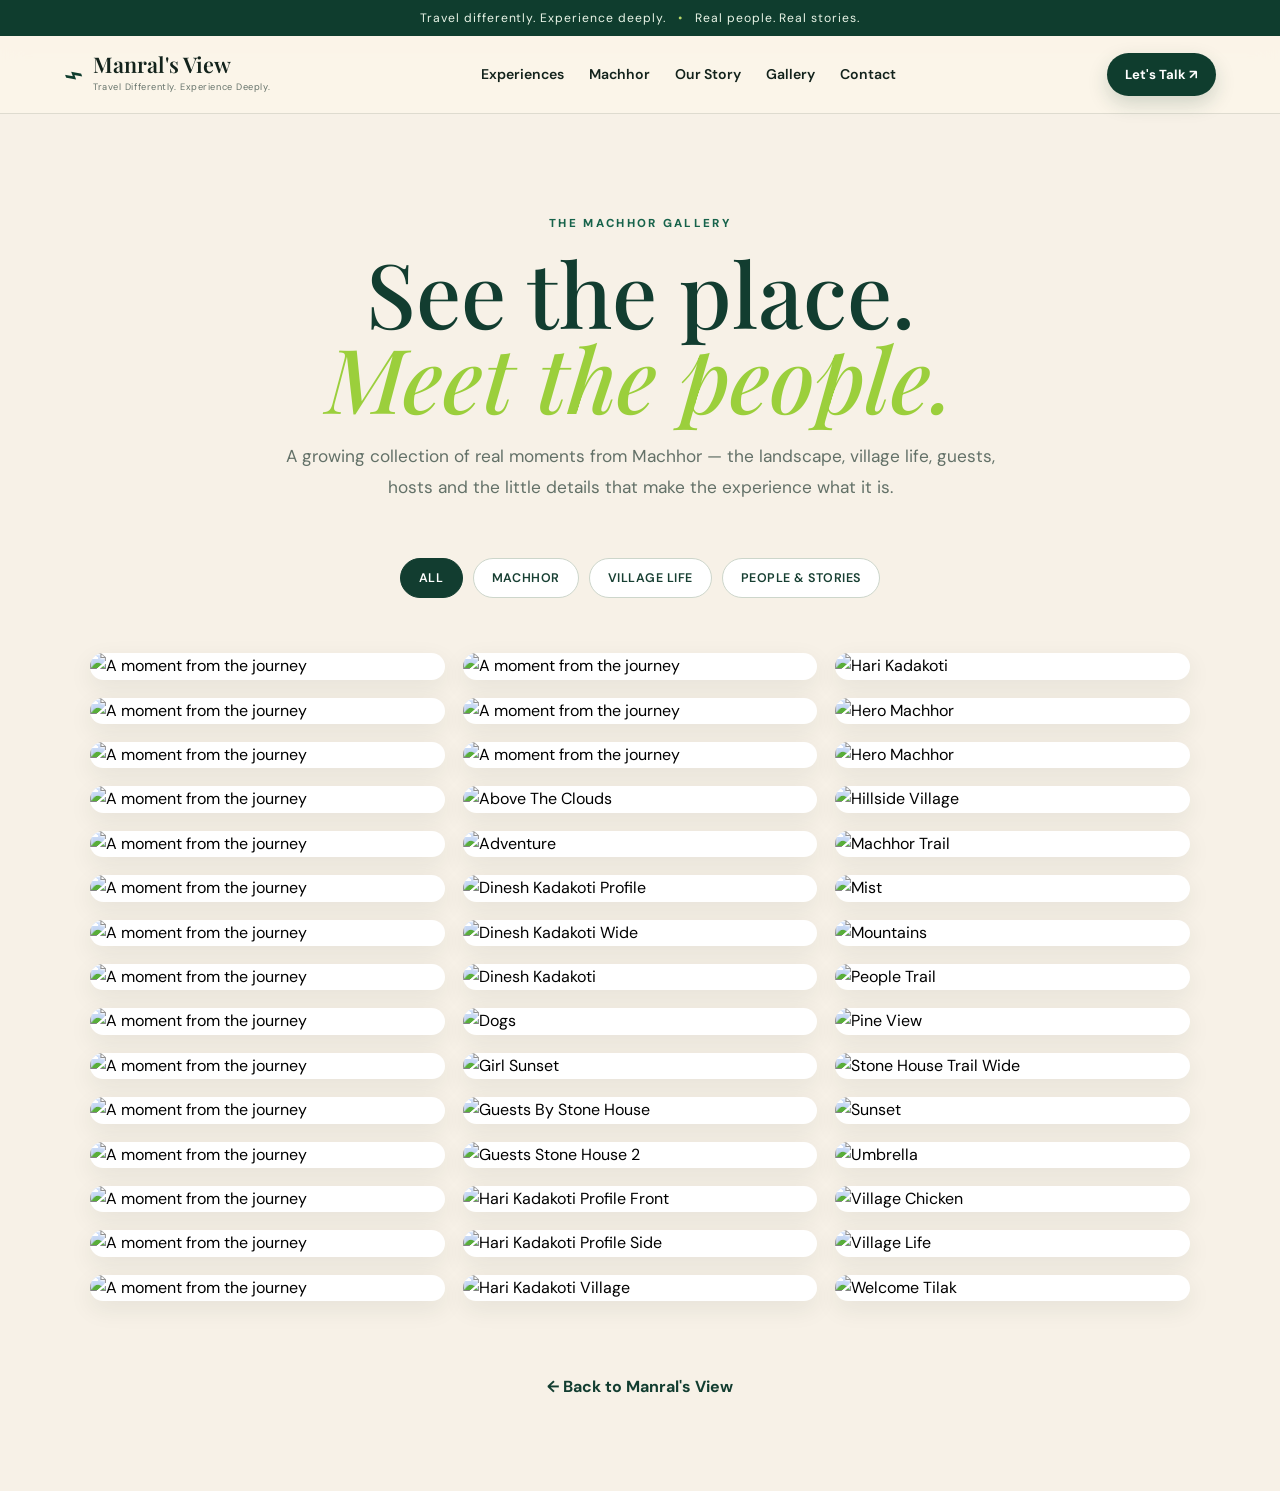
==== commit 21466ae9: "Update gallery.html" ====
--- a/gallery.html
+++ b/gallery.html
@@ -22,7 +22,7 @@
 .gallery-card{break-inside:avoid;margin:0 0 18px;background:#fff;border-radius:18px;overflow:hidden;box-shadow:0 8px 25px rgba(20,50,35,.08);cursor:pointer;border:0;padding:0;text-align:left;width:100%;display:block}
 .gallery-card img{width:100%;display:block;height:auto;transition:transform .5s ease}
 .gallery-card:hover img{transform:scale(1.025)}
-.gallery-caption{padding:16px 18px 19px}
+.gallery-caption{display:none!important}
 .gallery-caption span{display:block;font-size:.66rem;letter-spacing:.16em;text-transform:uppercase;color:#76917f;margin-bottom:6px}
 .gallery-caption strong{display:block;font:600 1.25rem "Playfair Display",serif;color:#163e31;margin-bottom:5px}
 .gallery-caption p{margin:0;color:#6b776f;font-size:.82rem;line-height:1.55}
@@ -129,4 +129,4 @@
 menu.addEventListener('click',()=>{nav.classList.toggle('open');menu.setAttribute('aria-expanded',nav.classList.contains('open'))});
 </script>
 </body>
-</html>+</html>
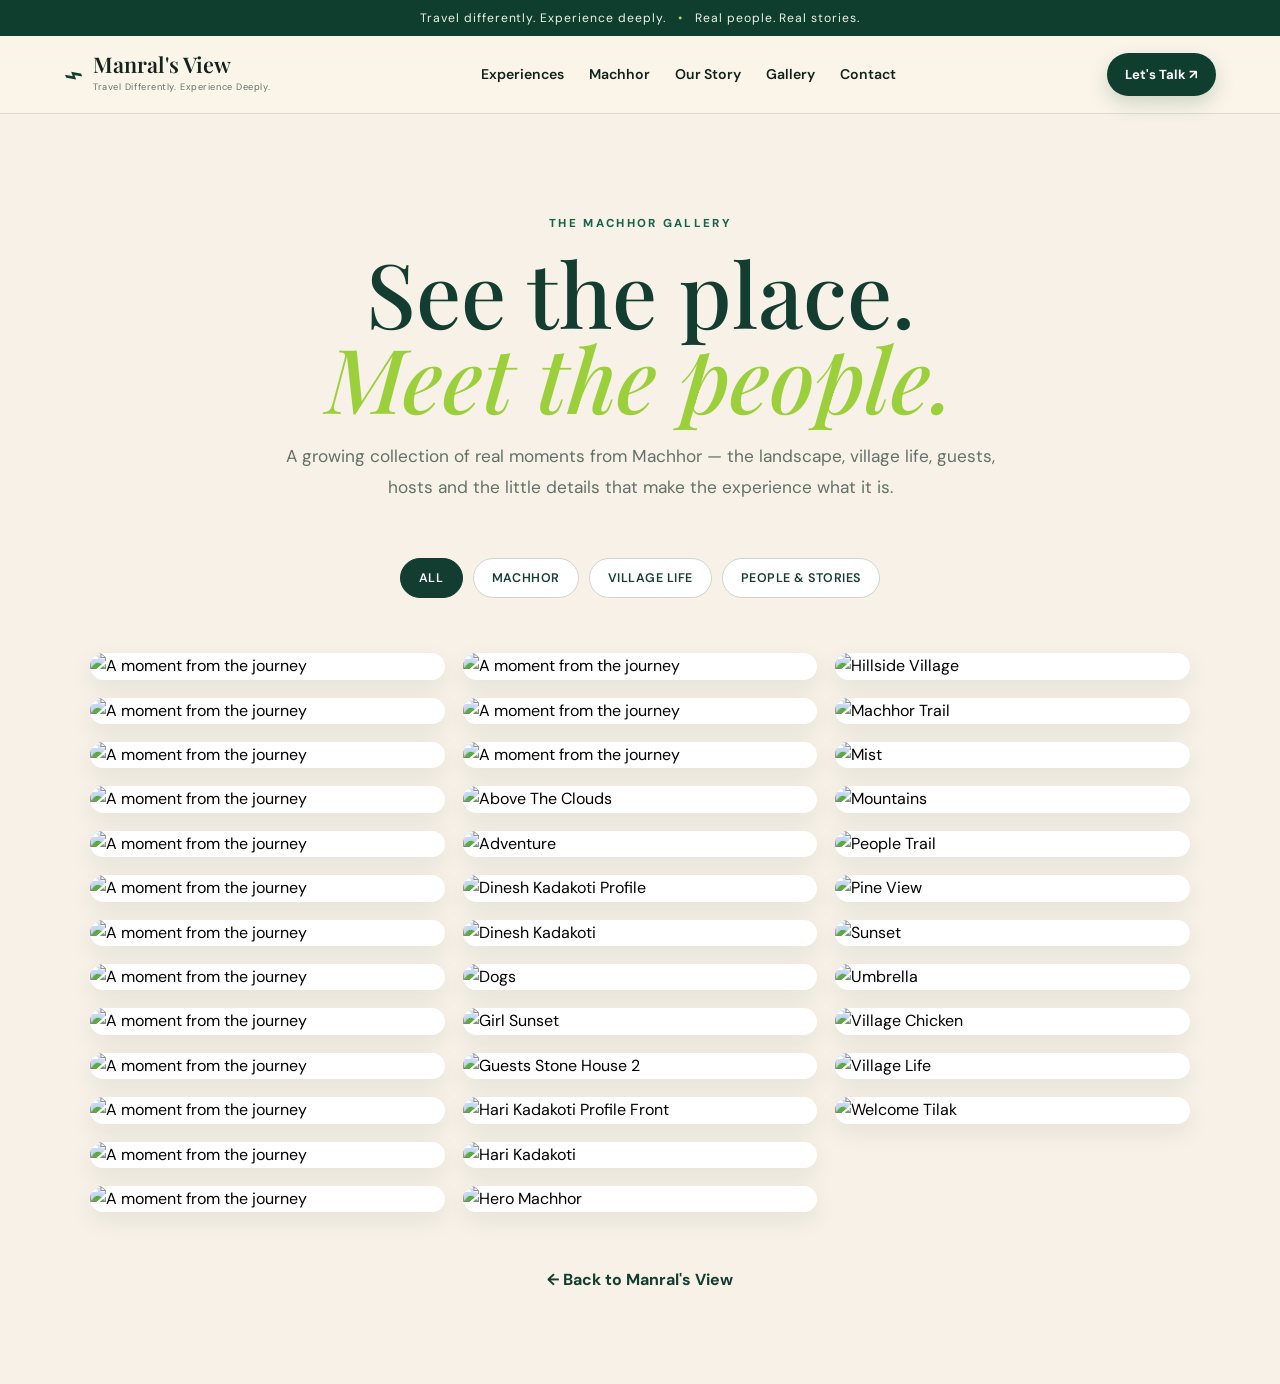
==== commit ca23a47e: "Remove deleted images from gallery" ====
--- a/gallery.html
+++ b/gallery.html
@@ -67,8 +67,6 @@
 <button class="gallery-card" data-category="Machhor" data-full="https://raw.githubusercontent.com/digvijaymanral-star/manrals-view/main/IMG_20181124_111520.jpg"><img src="https://raw.githubusercontent.com/digvijaymanral-star/manrals-view/main/IMG_20181124_111520.jpg" alt="A moment from the journey" loading="lazy"><div class="gallery-caption"><span>Machhor</span><strong>A moment from the journey</strong><p>A real moment from Manral's View, Machhor and the surrounding hills.</p></div></button>
 <button class="gallery-card" data-category="Machhor" data-full="https://raw.githubusercontent.com/digvijaymanral-star/manrals-view/main/IMG_20181124_115329.jpg"><img src="https://raw.githubusercontent.com/digvijaymanral-star/manrals-view/main/IMG_20181124_115329.jpg" alt="A moment from the journey" loading="lazy"><div class="gallery-caption"><span>Machhor</span><strong>A moment from the journey</strong><p>A real moment from Manral's View, Machhor and the surrounding hills.</p></div></button>
 <button class="gallery-card" data-category="Machhor" data-full="https://raw.githubusercontent.com/digvijaymanral-star/manrals-view/main/IMG_20190514_064734.jpg"><img src="https://raw.githubusercontent.com/digvijaymanral-star/manrals-view/main/IMG_20190514_064734.jpg" alt="A moment from the journey" loading="lazy"><div class="gallery-caption"><span>Machhor</span><strong>A moment from the journey</strong><p>A real moment from Manral's View, Machhor and the surrounding hills.</p></div></button>
-<button class="gallery-card" data-category="Machhor" data-full="https://raw.githubusercontent.com/digvijaymanral-star/manrals-view/main/IMG_20190514_064752.jpg"><img src="https://raw.githubusercontent.com/digvijaymanral-star/manrals-view/main/IMG_20190514_064752.jpg" alt="A moment from the journey" loading="lazy"><div class="gallery-caption"><span>Machhor</span><strong>A moment from the journey</strong><p>A real moment from Manral's View, Machhor and the surrounding hills.</p></div></button>
-<button class="gallery-card" data-category="Machhor" data-full="https://raw.githubusercontent.com/digvijaymanral-star/manrals-view/main/IMG_20190514_081227.jpg"><img src="https://raw.githubusercontent.com/digvijaymanral-star/manrals-view/main/IMG_20190514_081227.jpg" alt="A moment from the journey" loading="lazy"><div class="gallery-caption"><span>Machhor</span><strong>A moment from the journey</strong><p>A real moment from Manral's View, Machhor and the surrounding hills.</p></div></button>
 <button class="gallery-card" data-category="Machhor" data-full="https://raw.githubusercontent.com/digvijaymanral-star/manrals-view/main/IMG_20260801_071627866_HDR.jpg"><img src="https://raw.githubusercontent.com/digvijaymanral-star/manrals-view/main/IMG_20260801_071627866_HDR.jpg" alt="A moment from the journey" loading="lazy"><div class="gallery-caption"><span>Machhor</span><strong>A moment from the journey</strong><p>A real moment from Manral's View, Machhor and the surrounding hills.</p></div></button>
 <button class="gallery-card" data-category="Machhor" data-full="https://raw.githubusercontent.com/digvijaymanral-star/manrals-view/main/IMG_20260801_095852330_HDR.jpg"><img src="https://raw.githubusercontent.com/digvijaymanral-star/manrals-view/main/IMG_20260801_095852330_HDR.jpg" alt="A moment from the journey" loading="lazy"><div class="gallery-caption"><span>Machhor</span><strong>A moment from the journey</strong><p>A real moment from Manral's View, Machhor and the surrounding hills.</p></div></button>
 <button class="gallery-card" data-category="Machhor" data-full="https://raw.githubusercontent.com/digvijaymanral-star/manrals-view/main/IMG_20260801_105537080_HDR.jpg"><img src="https://raw.githubusercontent.com/digvijaymanral-star/manrals-view/main/IMG_20260801_105537080_HDR.jpg" alt="A moment from the journey" loading="lazy"><div class="gallery-caption"><span>Machhor</span><strong>A moment from the journey</strong><p>A real moment from Manral's View, Machhor and the surrounding hills.</p></div></button>
@@ -82,25 +80,19 @@
 <button class="gallery-card" data-category="Machhor" data-full="https://raw.githubusercontent.com/digvijaymanral-star/manrals-view/main/above-the-clouds.jpg"><img src="https://raw.githubusercontent.com/digvijaymanral-star/manrals-view/main/above-the-clouds.jpg" alt="Above The Clouds" loading="lazy"><div class="gallery-caption"><span>Machhor</span><strong>Above The Clouds</strong><p>A real moment from Manral's View, Machhor and the surrounding hills.</p></div></button>
 <button class="gallery-card" data-category="Machhor" data-full="https://raw.githubusercontent.com/digvijaymanral-star/manrals-view/main/adventure.jpg"><img src="https://raw.githubusercontent.com/digvijaymanral-star/manrals-view/main/adventure.jpg" alt="Adventure" loading="lazy"><div class="gallery-caption"><span>Machhor</span><strong>Adventure</strong><p>A real moment from Manral's View, Machhor and the surrounding hills.</p></div></button>
 <button class="gallery-card" data-category="People & Stories" data-full="https://raw.githubusercontent.com/digvijaymanral-star/manrals-view/main/dinesh-kadakoti-profile.jpg"><img src="https://raw.githubusercontent.com/digvijaymanral-star/manrals-view/main/dinesh-kadakoti-profile.jpg" alt="Dinesh Kadakoti Profile" loading="lazy"><div class="gallery-caption"><span>People & Stories</span><strong>Dinesh Kadakoti Profile</strong><p>A real moment from Manral's View, Machhor and the surrounding hills.</p></div></button>
-<button class="gallery-card" data-category="People & Stories" data-full="https://raw.githubusercontent.com/digvijaymanral-star/manrals-view/main/dinesh-kadakoti-wide.jpg"><img src="https://raw.githubusercontent.com/digvijaymanral-star/manrals-view/main/dinesh-kadakoti-wide.jpg" alt="Dinesh Kadakoti Wide" loading="lazy"><div class="gallery-caption"><span>People & Stories</span><strong>Dinesh Kadakoti Wide</strong><p>A real moment from Manral's View, Machhor and the surrounding hills.</p></div></button>
 <button class="gallery-card" data-category="People & Stories" data-full="https://raw.githubusercontent.com/digvijaymanral-star/manrals-view/main/dinesh-kadakoti.jpg"><img src="https://raw.githubusercontent.com/digvijaymanral-star/manrals-view/main/dinesh-kadakoti.jpg" alt="Dinesh Kadakoti" loading="lazy"><div class="gallery-caption"><span>People & Stories</span><strong>Dinesh Kadakoti</strong><p>A real moment from Manral's View, Machhor and the surrounding hills.</p></div></button>
 <button class="gallery-card" data-category="Machhor" data-full="https://raw.githubusercontent.com/digvijaymanral-star/manrals-view/main/dogs.jpg"><img src="https://raw.githubusercontent.com/digvijaymanral-star/manrals-view/main/dogs.jpg" alt="Dogs" loading="lazy"><div class="gallery-caption"><span>Machhor</span><strong>Dogs</strong><p>A real moment from Manral's View, Machhor and the surrounding hills.</p></div></button>
 <button class="gallery-card" data-category="People & Stories" data-full="https://raw.githubusercontent.com/digvijaymanral-star/manrals-view/main/girl-sunset.jpg"><img src="https://raw.githubusercontent.com/digvijaymanral-star/manrals-view/main/girl-sunset.jpg" alt="Girl Sunset" loading="lazy"><div class="gallery-caption"><span>People & Stories</span><strong>Girl Sunset</strong><p>A real moment from Manral's View, Machhor and the surrounding hills.</p></div></button>
-<button class="gallery-card" data-category="People & Stories" data-full="https://raw.githubusercontent.com/digvijaymanral-star/manrals-view/main/guests-by-stone-house.jpg"><img src="https://raw.githubusercontent.com/digvijaymanral-star/manrals-view/main/guests-by-stone-house.jpg" alt="Guests By Stone House" loading="lazy"><div class="gallery-caption"><span>People & Stories</span><strong>Guests By Stone House</strong><p>A real moment from Manral's View, Machhor and the surrounding hills.</p></div></button>
 <button class="gallery-card" data-category="People & Stories" data-full="https://raw.githubusercontent.com/digvijaymanral-star/manrals-view/main/guests-stone-house-2.jpg"><img src="https://raw.githubusercontent.com/digvijaymanral-star/manrals-view/main/guests-stone-house-2.jpg" alt="Guests Stone House 2" loading="lazy"><div class="gallery-caption"><span>People & Stories</span><strong>Guests Stone House 2</strong><p>A real moment from Manral's View, Machhor and the surrounding hills.</p></div></button>
 <button class="gallery-card" data-category="People & Stories" data-full="https://raw.githubusercontent.com/digvijaymanral-star/manrals-view/main/hari-kadakoti-profile-front.jpg"><img src="https://raw.githubusercontent.com/digvijaymanral-star/manrals-view/main/hari-kadakoti-profile-front.jpg" alt="Hari Kadakoti Profile Front" loading="lazy"><div class="gallery-caption"><span>People & Stories</span><strong>Hari Kadakoti Profile Front</strong><p>A real moment from Manral's View, Machhor and the surrounding hills.</p></div></button>
-<button class="gallery-card" data-category="People & Stories" data-full="https://raw.githubusercontent.com/digvijaymanral-star/manrals-view/main/hari-kadakoti-profile-side.jpg"><img src="https://raw.githubusercontent.com/digvijaymanral-star/manrals-view/main/hari-kadakoti-profile-side.jpg" alt="Hari Kadakoti Profile Side" loading="lazy"><div class="gallery-caption"><span>People & Stories</span><strong>Hari Kadakoti Profile Side</strong><p>A real moment from Manral's View, Machhor and the surrounding hills.</p></div></button>
-<button class="gallery-card" data-category="People & Stories" data-full="https://raw.githubusercontent.com/digvijaymanral-star/manrals-view/main/hari-kadakoti-village.jpg"><img src="https://raw.githubusercontent.com/digvijaymanral-star/manrals-view/main/hari-kadakoti-village.jpg" alt="Hari Kadakoti Village" loading="lazy"><div class="gallery-caption"><span>People & Stories</span><strong>Hari Kadakoti Village</strong><p>A real moment from Manral's View, Machhor and the surrounding hills.</p></div></button>
 <button class="gallery-card" data-category="People & Stories" data-full="https://raw.githubusercontent.com/digvijaymanral-star/manrals-view/main/hari-kadakoti.jpg"><img src="https://raw.githubusercontent.com/digvijaymanral-star/manrals-view/main/hari-kadakoti.jpg" alt="Hari Kadakoti" loading="lazy"><div class="gallery-caption"><span>People & Stories</span><strong>Hari Kadakoti</strong><p>A real moment from Manral's View, Machhor and the surrounding hills.</p></div></button>
 <button class="gallery-card" data-category="Machhor" data-full="https://raw.githubusercontent.com/digvijaymanral-star/manrals-view/main/hero-machhor.jpeg"><img src="https://raw.githubusercontent.com/digvijaymanral-star/manrals-view/main/hero-machhor.jpeg" alt="Hero Machhor" loading="lazy"><div class="gallery-caption"><span>Machhor</span><strong>Hero Machhor</strong><p>A real moment from Manral's View, Machhor and the surrounding hills.</p></div></button>
-<button class="gallery-card" data-category="Machhor" data-full="https://raw.githubusercontent.com/digvijaymanral-star/manrals-view/main/hero-machhor.png"><img src="https://raw.githubusercontent.com/digvijaymanral-star/manrals-view/main/hero-machhor.png" alt="Hero Machhor" loading="lazy"><div class="gallery-caption"><span>Machhor</span><strong>Hero Machhor</strong><p>A real moment from Manral's View, Machhor and the surrounding hills.</p></div></button>
 <button class="gallery-card" data-category="Village Life" data-full="https://raw.githubusercontent.com/digvijaymanral-star/manrals-view/main/hillside-village.jpg"><img src="https://raw.githubusercontent.com/digvijaymanral-star/manrals-view/main/hillside-village.jpg" alt="Hillside Village" loading="lazy"><div class="gallery-caption"><span>Village Life</span><strong>Hillside Village</strong><p>A real moment from Manral's View, Machhor and the surrounding hills.</p></div></button>
 <button class="gallery-card" data-category="Machhor" data-full="https://raw.githubusercontent.com/digvijaymanral-star/manrals-view/main/machhor-trail.jpg"><img src="https://raw.githubusercontent.com/digvijaymanral-star/manrals-view/main/machhor-trail.jpg" alt="Machhor Trail" loading="lazy"><div class="gallery-caption"><span>Machhor</span><strong>Machhor Trail</strong><p>A real moment from Manral's View, Machhor and the surrounding hills.</p></div></button>
 <button class="gallery-card" data-category="Machhor" data-full="https://raw.githubusercontent.com/digvijaymanral-star/manrals-view/main/mist.jpg"><img src="https://raw.githubusercontent.com/digvijaymanral-star/manrals-view/main/mist.jpg" alt="Mist" loading="lazy"><div class="gallery-caption"><span>Machhor</span><strong>Mist</strong><p>A real moment from Manral's View, Machhor and the surrounding hills.</p></div></button>
 <button class="gallery-card" data-category="Machhor" data-full="https://raw.githubusercontent.com/digvijaymanral-star/manrals-view/main/mountains.jpg"><img src="https://raw.githubusercontent.com/digvijaymanral-star/manrals-view/main/mountains.jpg" alt="Mountains" loading="lazy"><div class="gallery-caption"><span>Machhor</span><strong>Mountains</strong><p>A real moment from Manral's View, Machhor and the surrounding hills.</p></div></button>
 <button class="gallery-card" data-category="People & Stories" data-full="https://raw.githubusercontent.com/digvijaymanral-star/manrals-view/main/people-trail.jpg"><img src="https://raw.githubusercontent.com/digvijaymanral-star/manrals-view/main/people-trail.jpg" alt="People Trail" loading="lazy"><div class="gallery-caption"><span>People & Stories</span><strong>People Trail</strong><p>A real moment from Manral's View, Machhor and the surrounding hills.</p></div></button>
 <button class="gallery-card" data-category="Machhor" data-full="https://raw.githubusercontent.com/digvijaymanral-star/manrals-view/main/pine-view.jpg"><img src="https://raw.githubusercontent.com/digvijaymanral-star/manrals-view/main/pine-view.jpg" alt="Pine View" loading="lazy"><div class="gallery-caption"><span>Machhor</span><strong>Pine View</strong><p>A real moment from Manral's View, Machhor and the surrounding hills.</p></div></button>
-<button class="gallery-card" data-category="Village Life" data-full="https://raw.githubusercontent.com/digvijaymanral-star/manrals-view/main/stone-house-trail-wide.jpg"><img src="https://raw.githubusercontent.com/digvijaymanral-star/manrals-view/main/stone-house-trail-wide.jpg" alt="Stone House Trail Wide" loading="lazy"><div class="gallery-caption"><span>Village Life</span><strong>Stone House Trail Wide</strong><p>A real moment from Manral's View, Machhor and the surrounding hills.</p></div></button>
 <button class="gallery-card" data-category="Machhor" data-full="https://raw.githubusercontent.com/digvijaymanral-star/manrals-view/main/sunset.jpg"><img src="https://raw.githubusercontent.com/digvijaymanral-star/manrals-view/main/sunset.jpg" alt="Sunset" loading="lazy"><div class="gallery-caption"><span>Machhor</span><strong>Sunset</strong><p>A real moment from Manral's View, Machhor and the surrounding hills.</p></div></button>
 <button class="gallery-card" data-category="People & Stories" data-full="https://raw.githubusercontent.com/digvijaymanral-star/manrals-view/main/umbrella.jpg"><img src="https://raw.githubusercontent.com/digvijaymanral-star/manrals-view/main/umbrella.jpg" alt="Umbrella" loading="lazy"><div class="gallery-caption"><span>People & Stories</span><strong>Umbrella</strong><p>A real moment from Manral's View, Machhor and the surrounding hills.</p></div></button>
 <button class="gallery-card" data-category="Village Life" data-full="https://raw.githubusercontent.com/digvijaymanral-star/manrals-view/main/village-chicken.jpg"><img src="https://raw.githubusercontent.com/digvijaymanral-star/manrals-view/main/village-chicken.jpg" alt="Village Chicken" loading="lazy"><div class="gallery-caption"><span>Village Life</span><strong>Village Chicken</strong><p>A real moment from Manral's View, Machhor and the surrounding hills.</p></div></button>
--- a/style.css
+++ b/style.css
@@ -5,7 +5,7 @@
 .nav{position:sticky;top:0;z-index:50;min-height:76px;padding:12px 5vw;display:flex;align-items:center;justify-content:space-between;gap:24px;background:rgba(251,245,233,.92);backdrop-filter:blur(14px);border-bottom:1px solid var(--line)}.brand{display:flex;align-items:center;gap:10px}.brand-mark{font-size:2rem;color:var(--green);transform:rotate(-20deg);display:inline-block}.brand strong{display:block;font:600 1.35rem/1 "Playfair Display",serif}.brand small{display:block;font-size:.58rem;letter-spacing:.06em;color:var(--muted);margin-top:4px}.nav-links{display:flex;gap:25px;font-size:.88rem;font-weight:600}.nav-links a:hover{color:var(--green-2)}.nav-cta{background:var(--green);color:white;padding:11px 18px;border-radius:999px;font-size:.82rem;font-weight:700;box-shadow:0 8px 20px rgba(15,61,46,.18)}.menu-toggle{display:none;background:none;border:0;font-size:1.5rem;color:var(--green)}
 .hero{min-height:82vh;position:relative;display:flex;align-items:center;overflow:hidden;color:#fff}.hero-bg{position:absolute;inset:0;width:100%;height:100%;object-fit:cover;object-position:center}.hero-shade{position:absolute;inset:0;background:linear-gradient(90deg,rgba(5,31,22,.75),rgba(5,31,22,.22) 55%,rgba(5,31,22,.08)),linear-gradient(0deg,rgba(5,31,22,.3),transparent 45%)}.hero-content{position:relative;z-index:2;width:min(760px,90%);padding:11vh 7vw}.eyebrow{font-size:.72rem;letter-spacing:.2em;font-weight:800;text-transform:uppercase;color:var(--green-2);margin:0 0 16px}.eyebrow.light{color:#e4f3ce}.hero h1{font:600 clamp(3.2rem,7.5vw,7rem)/.95 "Playfair Display",serif;margin:0 0 26px;letter-spacing:-.04em}.hero h1 em{color:var(--lime);font-weight:500}.hero-copy{font-size:clamp(1rem,1.7vw,1.22rem);max-width:650px;color:#f3f7ef}.hero-actions{display:flex;gap:12px;flex-wrap:wrap;margin-top:30px}.button{display:inline-flex;align-items:center;justify-content:center;gap:8px;padding:13px 20px;border-radius:999px;font-weight:700;font-size:.86rem;transition:.25s ease}.button:hover{transform:translateY(-2px)}.button.primary{background:var(--lime);color:var(--green)}.button.dark{background:var(--green);color:white}.button.glass{border:1px solid rgba(255,255,255,.55);color:#fff;background:rgba(255,255,255,.1);backdrop-filter:blur(10px)}.button.outline{border:1px solid var(--green);color:var(--green)}.hero-note{margin-top:24px;font-size:.84rem;color:#edf5e9}.hero-stamp{position:absolute;right:6vw;bottom:10vh;z-index:2;font:italic 1.2rem/1.1 "Playfair Display",serif;text-align:right;transform:rotate(-3deg);text-shadow:0 2px 12px rgba(0,0,0,.3)}
 .section-pad{padding:100px 7vw}.promise{padding:90px 7vw;background:#fff;display:grid;grid-template-columns:1fr 1.4fr;gap:70px;align-items:center}.promise-intro h2,.section-head h2,.how h2{font:500 clamp(2.5rem,5vw,4.4rem)/1.02 "Playfair Display",serif;margin:0 0 22px;letter-spacing:-.03em}.promise-intro>p:last-child{color:var(--muted);max-width:560px;font-size:1.05rem}.promise-grid{display:grid;grid-template-columns:repeat(3,1fr);gap:16px}.promise-grid article{padding:25px 20px;border:1px solid var(--line);border-radius:18px;background:linear-gradient(145deg,#fff,#f5eee0);min-height:180px;transition:.25s}.promise-grid article:hover{transform:translateY(-5px);box-shadow:var(--shadow)}.promise-grid article:nth-child(4),.promise-grid article:nth-child(5){background:#e8f0d8}.promise-grid span{font-size:1.8rem}.promise-grid h3{font:600 1.18rem "Playfair Display",serif;margin:12px 0 4px}.promise-grid p{font-size:.84rem;color:var(--muted);margin:0}
-.experience-types{background:var(--sand)}.section-head{display:flex;justify-content:space-between;gap:60px;align-items:end;margin-bottom:45px}.section-head>p{max-width:420px;color:var(--muted);margin:0}.type-grid{display:grid;grid-template-columns:repeat(3,1fr);gap:20px}.type-card{min-height:410px;border-radius:26px;overflow:hidden;position:relative;background-size:cover;background-position:center;display:flex;align-items:end;color:#fff;box-shadow:var(--shadow)}.type-village{background-image:linear-gradient(0deg,rgba(7,31,22,.86),transparent 65%),url('assets/village-life.jpg')}.type-food{background-image:linear-gradient(0deg,rgba(73,44,18,.88),transparent 65%),url('assets/sunset.jpg')}.type-people{background-image:linear-gradient(0deg,rgba(11,42,36,.88),transparent 65%),url('assets/people-trail.jpg')}.type-card>div{padding:30px}.type-card span{font-size:.75rem;letter-spacing:.15em}.type-card h3{font:500 2.25rem "Playfair Display",serif;margin:8px 0}.type-card p{margin:0;color:#f5f4ec;max-width:300px}
+.experience-types{background:var(--sand)}.section-head{display:flex;justify-content:space-between;gap:60px;align-items:end;margin-bottom:45px}.section-head>p{max-width:420px;color:var(--muted);margin:0}.type-grid{display:grid;grid-template-columns:repeat(3,1fr);gap:20px}.type-card{min-height:410px;border-radius:26px;overflow:hidden;position:relative;background-size:cover;background-position:center;display:flex;align-items:end;color:#fff;box-shadow:var(--shadow)}.type-village{background-image:linear-gradient(0deg,rgba(7,31,22,.86),transparent 65%),url('village-life.jpg')}.type-food{background-image:linear-gradient(0deg,rgba(73,44,18,.88),transparent 65%),url('sunset.jpg')}.type-people{background-image:linear-gradient(0deg,rgba(11,42,36,.88),transparent 65%),url('people-trail.jpg')}.type-card>div{padding:30px}.type-card span{font-size:.75rem;letter-spacing:.15em}.type-card h3{font:500 2.25rem "Playfair Display",serif;margin:8px 0}.type-card p{margin:0;color:#f5f4ec;max-width:300px}
 .machhor{display:grid;grid-template-columns:1fr 1.05fr;gap:70px;align-items:center;background:#fff}.machhor h2{font:500 clamp(3rem,5vw,5rem)/.92 "Playfair Display",serif;margin:0 0 25px}.machhor h2 em{color:var(--green-2)}.machhor .lead{font-size:1.18rem;color:var(--green-2)}.machhor-copy>p:not(.eyebrow):not(.lead){color:var(--muted);max-width:590px}.facts{display:flex;gap:12px;flex-wrap:wrap;margin:28px 0}.facts div{display:flex;gap:10px;align-items:center;padding:12px 14px;border-radius:14px;background:#f2eadb}.facts b{font:600 1.3rem "Playfair Display",serif;color:var(--green)}.facts span{font-size:.72rem;line-height:1.25;color:var(--muted)}.video-wrap{position:relative;border-radius:24px;overflow:hidden;background:#09291f;box-shadow:var(--shadow)}.video-wrap video{display:block;width:100%;max-height:650px;object-fit:cover;background:#09291f}.video-label{position:absolute;left:16px;bottom:48px;background:rgba(0,0,0,.55);color:white;padding:8px 12px;border-radius:999px;font-size:.75rem;backdrop-filter:blur(8px)}.video-label span{color:var(--lime)}.mini-gallery{display:grid;grid-template-columns:repeat(3,1fr);gap:10px;margin-top:12px}.mini-gallery img{width:100%;height:110px;object-fit:cover;border-radius:14px}
 .village-life{display:grid;grid-template-columns:1.05fr 1fr;min-height:610px;background:var(--green);color:#fff}.village-image img{width:100%;height:100%;min-height:610px;object-fit:cover}.village-copy{padding:80px 8vw;display:flex;flex-direction:column;justify-content:center;background:radial-gradient(circle at 80% 20%,rgba(185,216,106,.18),transparent 32%),var(--green)}.village-copy h2{font:500 clamp(3rem,5vw,5rem)/.95 "Playfair Display",serif;margin:0 0 25px}.village-copy h2 em{color:var(--lime)}.village-copy>p:not(.eyebrow){max-width:590px;color:#dce9de;font-size:1.05rem}.small-note{font-size:.88rem!important;color:#b8cdbd!important}.activity-row{display:flex;flex-wrap:wrap;gap:10px;margin-top:25px}.activity-row span{border:1px solid rgba(255,255,255,.2);padding:9px 12px;border-radius:999px;font-size:.78rem;background:rgba(255,255,255,.05)}
 .gallery{background:#f7efe1}.gallery-grid{display:grid;grid-template-columns:repeat(4,1fr);grid-auto-rows:210px;gap:14px}.photo{padding:0;border:0;border-radius:18px;overflow:hidden;cursor:pointer;position:relative;background:#ddd}.photo:after{content:'↗';position:absolute;right:12px;bottom:10px;background:rgba(0,0,0,.55);color:white;width:32px;height:32px;border-radius:50%;display:grid;place-items:center;opacity:0;transition:.25s}.photo:hover:after{opacity:1}.photo img{width:100%;height:100%;object-fit:cover;transition:.45s}.photo:hover img{transform:scale(1.05)}.photo.wide{grid-column:span 2}.photo.tall{grid-row:span 2}
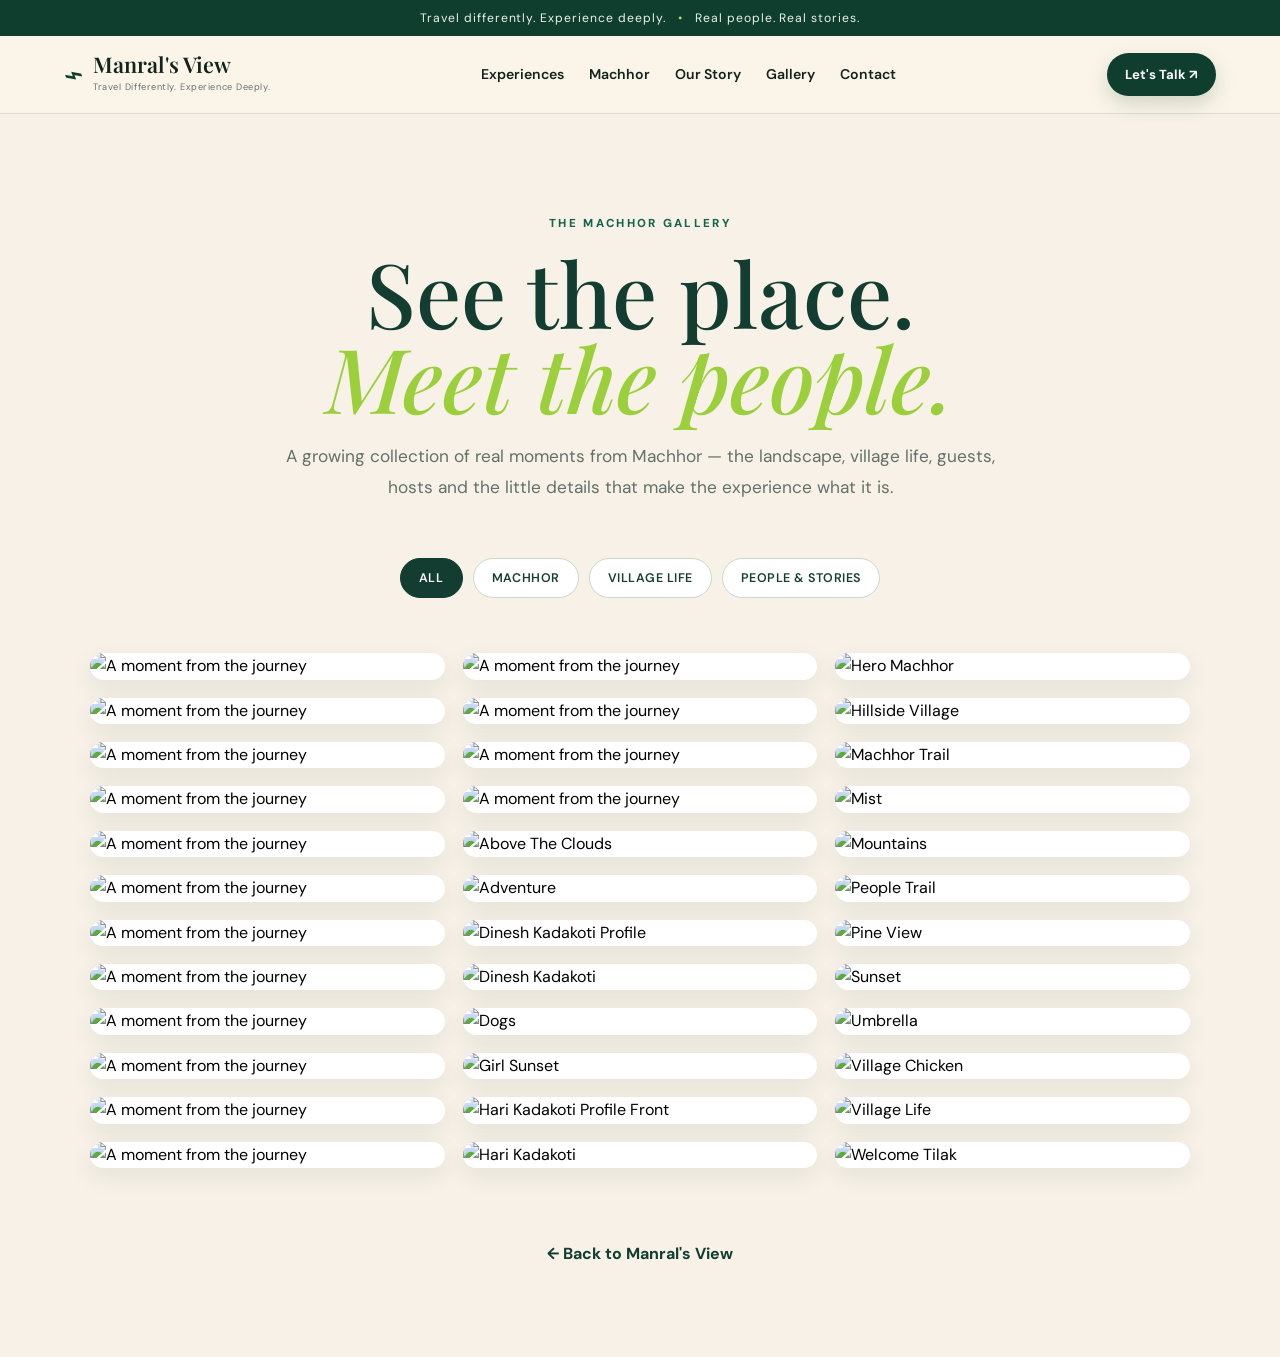
==== commit ed6989ee: "Remove remaining broken gallery image" ====
--- a/gallery.html
+++ b/gallery.html
@@ -83,7 +83,6 @@
 <button class="gallery-card" data-category="People & Stories" data-full="https://raw.githubusercontent.com/digvijaymanral-star/manrals-view/main/dinesh-kadakoti.jpg"><img src="https://raw.githubusercontent.com/digvijaymanral-star/manrals-view/main/dinesh-kadakoti.jpg" alt="Dinesh Kadakoti" loading="lazy"><div class="gallery-caption"><span>People & Stories</span><strong>Dinesh Kadakoti</strong><p>A real moment from Manral's View, Machhor and the surrounding hills.</p></div></button>
 <button class="gallery-card" data-category="Machhor" data-full="https://raw.githubusercontent.com/digvijaymanral-star/manrals-view/main/dogs.jpg"><img src="https://raw.githubusercontent.com/digvijaymanral-star/manrals-view/main/dogs.jpg" alt="Dogs" loading="lazy"><div class="gallery-caption"><span>Machhor</span><strong>Dogs</strong><p>A real moment from Manral's View, Machhor and the surrounding hills.</p></div></button>
 <button class="gallery-card" data-category="People & Stories" data-full="https://raw.githubusercontent.com/digvijaymanral-star/manrals-view/main/girl-sunset.jpg"><img src="https://raw.githubusercontent.com/digvijaymanral-star/manrals-view/main/girl-sunset.jpg" alt="Girl Sunset" loading="lazy"><div class="gallery-caption"><span>People & Stories</span><strong>Girl Sunset</strong><p>A real moment from Manral's View, Machhor and the surrounding hills.</p></div></button>
-<button class="gallery-card" data-category="People & Stories" data-full="https://raw.githubusercontent.com/digvijaymanral-star/manrals-view/main/guests-stone-house-2.jpg"><img src="https://raw.githubusercontent.com/digvijaymanral-star/manrals-view/main/guests-stone-house-2.jpg" alt="Guests Stone House 2" loading="lazy"><div class="gallery-caption"><span>People & Stories</span><strong>Guests Stone House 2</strong><p>A real moment from Manral's View, Machhor and the surrounding hills.</p></div></button>
 <button class="gallery-card" data-category="People & Stories" data-full="https://raw.githubusercontent.com/digvijaymanral-star/manrals-view/main/hari-kadakoti-profile-front.jpg"><img src="https://raw.githubusercontent.com/digvijaymanral-star/manrals-view/main/hari-kadakoti-profile-front.jpg" alt="Hari Kadakoti Profile Front" loading="lazy"><div class="gallery-caption"><span>People & Stories</span><strong>Hari Kadakoti Profile Front</strong><p>A real moment from Manral's View, Machhor and the surrounding hills.</p></div></button>
 <button class="gallery-card" data-category="People & Stories" data-full="https://raw.githubusercontent.com/digvijaymanral-star/manrals-view/main/hari-kadakoti.jpg"><img src="https://raw.githubusercontent.com/digvijaymanral-star/manrals-view/main/hari-kadakoti.jpg" alt="Hari Kadakoti" loading="lazy"><div class="gallery-caption"><span>People & Stories</span><strong>Hari Kadakoti</strong><p>A real moment from Manral's View, Machhor and the surrounding hills.</p></div></button>
 <button class="gallery-card" data-category="Machhor" data-full="https://raw.githubusercontent.com/digvijaymanral-star/manrals-view/main/hero-machhor.jpeg"><img src="https://raw.githubusercontent.com/digvijaymanral-star/manrals-view/main/hero-machhor.jpeg" alt="Hero Machhor" loading="lazy"><div class="gallery-caption"><span>Machhor</span><strong>Hero Machhor</strong><p>A real moment from Manral's View, Machhor and the surrounding hills.</p></div></button>
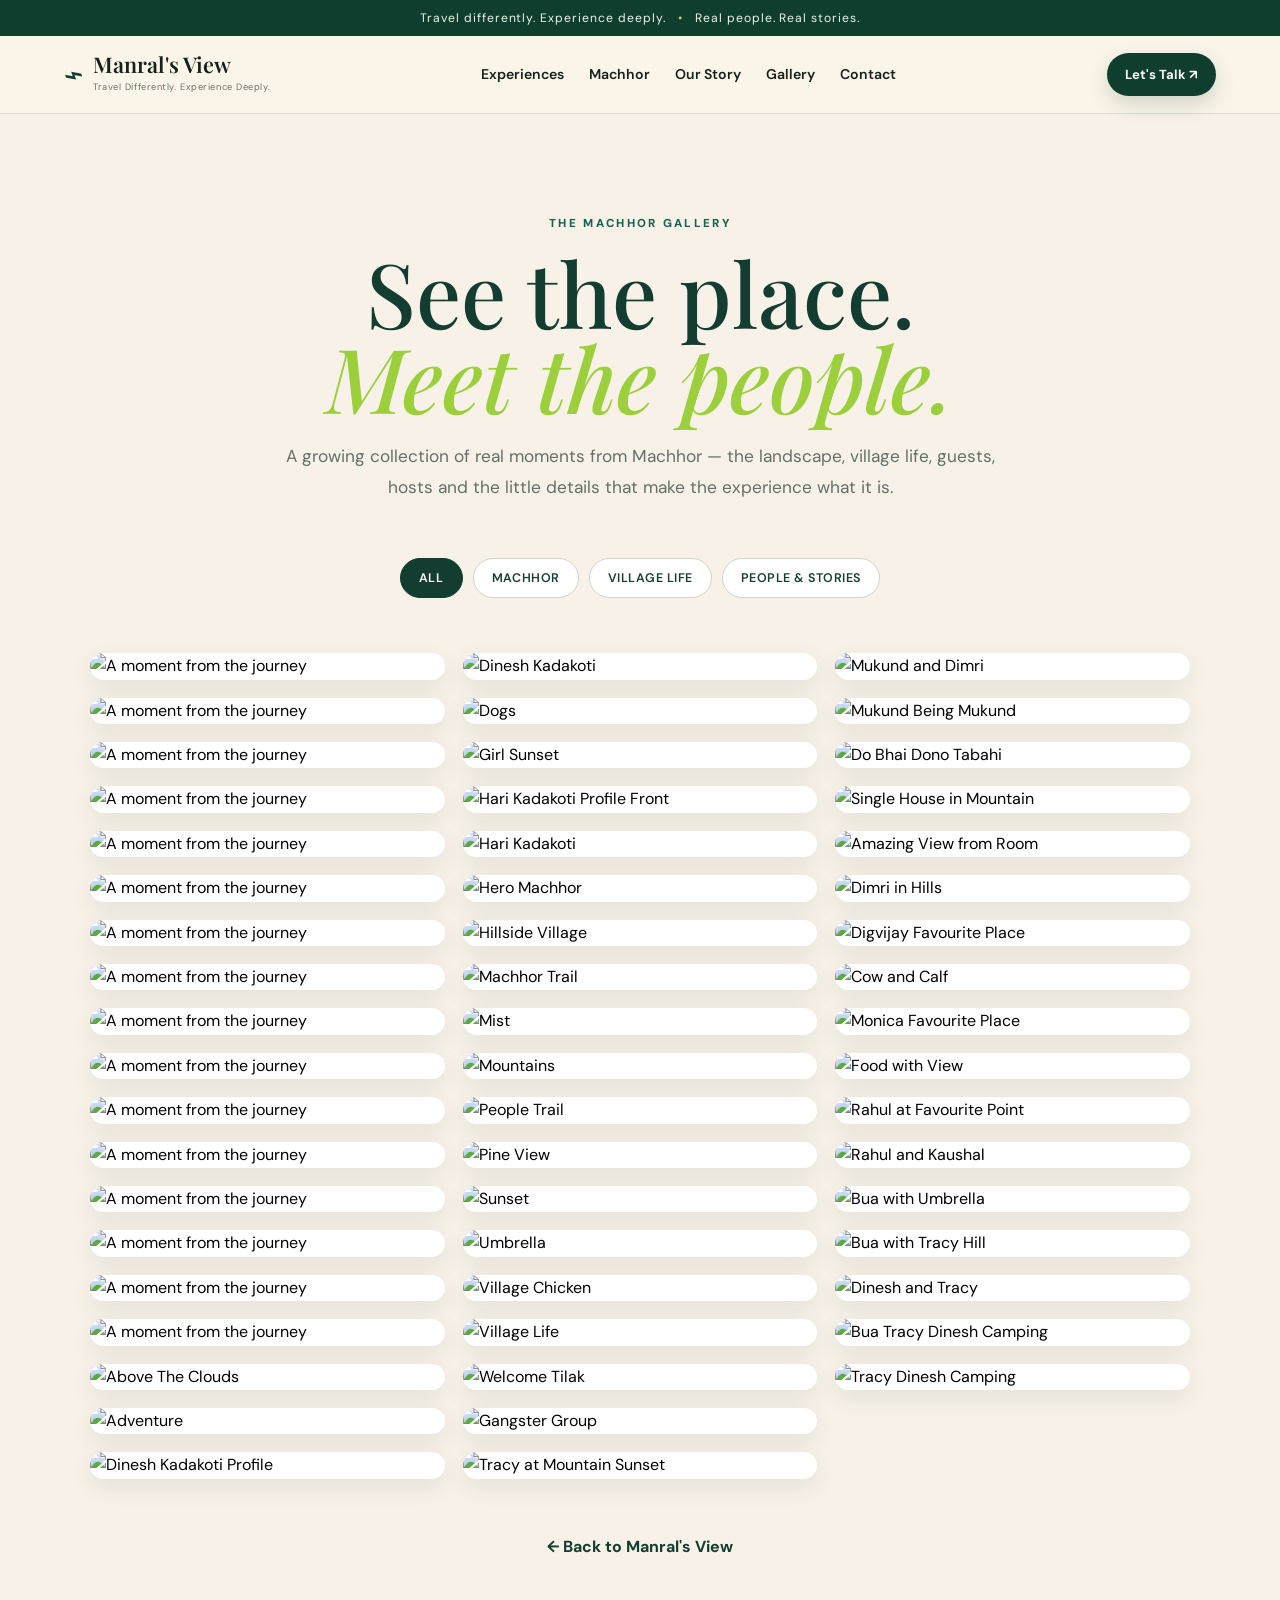
==== commit 4bd2282a: "Add new photos to gallery" ====
--- a/gallery.html
+++ b/gallery.html
@@ -97,6 +97,25 @@
 <button class="gallery-card" data-category="Village Life" data-full="https://raw.githubusercontent.com/digvijaymanral-star/manrals-view/main/village-chicken.jpg"><img src="https://raw.githubusercontent.com/digvijaymanral-star/manrals-view/main/village-chicken.jpg" alt="Village Chicken" loading="lazy"><div class="gallery-caption"><span>Village Life</span><strong>Village Chicken</strong><p>A real moment from Manral's View, Machhor and the surrounding hills.</p></div></button>
 <button class="gallery-card" data-category="Village Life" data-full="https://raw.githubusercontent.com/digvijaymanral-star/manrals-view/main/village-life.jpg"><img src="https://raw.githubusercontent.com/digvijaymanral-star/manrals-view/main/village-life.jpg" alt="Village Life" loading="lazy"><div class="gallery-caption"><span>Village Life</span><strong>Village Life</strong><p>A real moment from Manral's View, Machhor and the surrounding hills.</p></div></button>
 <button class="gallery-card" data-category="People & Stories" data-full="https://raw.githubusercontent.com/digvijaymanral-star/manrals-view/main/welcome-tilak.jpg"><img src="https://raw.githubusercontent.com/digvijaymanral-star/manrals-view/main/welcome-tilak.jpg" alt="Welcome Tilak" loading="lazy"><div class="gallery-caption"><span>People & Stories</span><strong>Welcome Tilak</strong><p>A real moment from Manral's View, Machhor and the surrounding hills.</p></div></button>
+<button class="gallery-card" data-category="People & Stories" data-full="https://raw.githubusercontent.com/digvijaymanral-star/manrals-view/main/Gangster%20Group.jpeg"><img src="https://raw.githubusercontent.com/digvijaymanral-star/manrals-view/main/Gangster%20Group.jpeg" alt="Gangster Group" loading="lazy"></button>
+<button class="gallery-card" data-category="People & Stories" data-full="https://raw.githubusercontent.com/digvijaymanral-star/manrals-view/main/tracy%20at%20mountain%20sunset.jpeg"><img src="https://raw.githubusercontent.com/digvijaymanral-star/manrals-view/main/tracy%20at%20mountain%20sunset.jpeg" alt="Tracy at Mountain Sunset" loading="lazy"></button>
+<button class="gallery-card" data-category="People & Stories" data-full="https://raw.githubusercontent.com/digvijaymanral-star/manrals-view/main/mukund%20and%20dimri.jpeg"><img src="https://raw.githubusercontent.com/digvijaymanral-star/manrals-view/main/mukund%20and%20dimri.jpeg" alt="Mukund and Dimri" loading="lazy"></button>
+<button class="gallery-card" data-category="People & Stories" data-full="https://raw.githubusercontent.com/digvijaymanral-star/manrals-view/main/Mukund%20being%20mukund.jpeg"><img src="https://raw.githubusercontent.com/digvijaymanral-star/manrals-view/main/Mukund%20being%20mukund.jpeg" alt="Mukund Being Mukund" loading="lazy"></button>
+<button class="gallery-card" data-category="People & Stories" data-full="https://raw.githubusercontent.com/digvijaymanral-star/manrals-view/main/Do%20bhai%20dono%20tabahi.jpeg"><img src="https://raw.githubusercontent.com/digvijaymanral-star/manrals-view/main/Do%20bhai%20dono%20tabahi.jpeg" alt="Do Bhai Dono Tabahi" loading="lazy"></button>
+<button class="gallery-card" data-category="Machhor" data-full="https://raw.githubusercontent.com/digvijaymanral-star/manrals-view/main/Single%20house%20in%20mountain.jpeg"><img src="https://raw.githubusercontent.com/digvijaymanral-star/manrals-view/main/Single%20house%20in%20mountain.jpeg" alt="Single House in Mountain" loading="lazy"></button>
+<button class="gallery-card" data-category="Machhor" data-full="https://raw.githubusercontent.com/digvijaymanral-star/manrals-view/main/Amazing%20View%20from%20room.jpeg"><img src="https://raw.githubusercontent.com/digvijaymanral-star/manrals-view/main/Amazing%20View%20from%20room.jpeg" alt="Amazing View from Room" loading="lazy"></button>
+<button class="gallery-card" data-category="Machhor" data-full="https://raw.githubusercontent.com/digvijaymanral-star/manrals-view/main/Dimri%20in%20hills.jpeg"><img src="https://raw.githubusercontent.com/digvijaymanral-star/manrals-view/main/Dimri%20in%20hills.jpeg" alt="Dimri in Hills" loading="lazy"></button>
+<button class="gallery-card" data-category="Machhor" data-full="https://raw.githubusercontent.com/digvijaymanral-star/manrals-view/main/Digvijay%20Fav%20Place.jpeg"><img src="https://raw.githubusercontent.com/digvijaymanral-star/manrals-view/main/Digvijay%20Fav%20Place.jpeg" alt="Digvijay Favourite Place" loading="lazy"></button>
+<button class="gallery-card" data-category="Village Life" data-full="https://raw.githubusercontent.com/digvijaymanral-star/manrals-view/main/Cow%20and%20calf.jpeg"><img src="https://raw.githubusercontent.com/digvijaymanral-star/manrals-view/main/Cow%20and%20calf.jpeg" alt="Cow and Calf" loading="lazy"></button>
+<button class="gallery-card" data-category="Machhor" data-full="https://raw.githubusercontent.com/digvijaymanral-star/manrals-view/main/Monica%20Fav%20place.jpeg"><img src="https://raw.githubusercontent.com/digvijaymanral-star/manrals-view/main/Monica%20Fav%20place.jpeg" alt="Monica Favourite Place" loading="lazy"></button>
+<button class="gallery-card" data-category="Village Life" data-full="https://raw.githubusercontent.com/digvijaymanral-star/manrals-view/main/Food%20with%20View.jpeg"><img src="https://raw.githubusercontent.com/digvijaymanral-star/manrals-view/main/Food%20with%20View.jpeg" alt="Food with View" loading="lazy"></button>
+<button class="gallery-card" data-category="People & Stories" data-full="https://raw.githubusercontent.com/digvijaymanral-star/manrals-view/main/Rahul.at.fav.point.jpeg"><img src="https://raw.githubusercontent.com/digvijaymanral-star/manrals-view/main/Rahul.at.fav.point.jpeg" alt="Rahul at Favourite Point" loading="lazy"></button>
+<button class="gallery-card" data-category="People & Stories" data-full="https://raw.githubusercontent.com/digvijaymanral-star/manrals-view/main/Rahul_%26_kaushal.jpeg"><img src="https://raw.githubusercontent.com/digvijaymanral-star/manrals-view/main/Rahul_%26_kaushal.jpeg" alt="Rahul and Kaushal" loading="lazy"></button>
+<button class="gallery-card" data-category="People & Stories" data-full="https://raw.githubusercontent.com/digvijaymanral-star/manrals-view/main/Bua.with.umbrella.jpeg"><img src="https://raw.githubusercontent.com/digvijaymanral-star/manrals-view/main/Bua.with.umbrella.jpeg" alt="Bua with Umbrella" loading="lazy"></button>
+<button class="gallery-card" data-category="People & Stories" data-full="https://raw.githubusercontent.com/digvijaymanral-star/manrals-view/main/Bua%20with%20Tracy%20hill.jpeg"><img src="https://raw.githubusercontent.com/digvijaymanral-star/manrals-view/main/Bua%20with%20Tracy%20hill.jpeg" alt="Bua with Tracy Hill" loading="lazy"></button>
+<button class="gallery-card" data-category="People & Stories" data-full="https://raw.githubusercontent.com/digvijaymanral-star/manrals-view/main/Dinesh_tracy.jpeg"><img src="https://raw.githubusercontent.com/digvijaymanral-star/manrals-view/main/Dinesh_tracy.jpeg" alt="Dinesh and Tracy" loading="lazy"></button>
+<button class="gallery-card" data-category="People & Stories" data-full="https://raw.githubusercontent.com/digvijaymanral-star/manrals-view/main/Bua%20tracy%20Dinesh%20Camping.jpeg"><img src="https://raw.githubusercontent.com/digvijaymanral-star/manrals-view/main/Bua%20tracy%20Dinesh%20Camping.jpeg" alt="Bua Tracy Dinesh Camping" loading="lazy"></button>
+<button class="gallery-card" data-category="People & Stories" data-full="https://raw.githubusercontent.com/digvijaymanral-star/manrals-view/main/Tracy%20Dinesh%20Camping.jpeg"><img src="https://raw.githubusercontent.com/digvijaymanral-star/manrals-view/main/Tracy%20Dinesh%20Camping.jpeg" alt="Tracy Dinesh Camping" loading="lazy"></button>
 </div>
 <div class="back-home"><a href="index.html">← Back to Manral's View</a></div>
 </main>
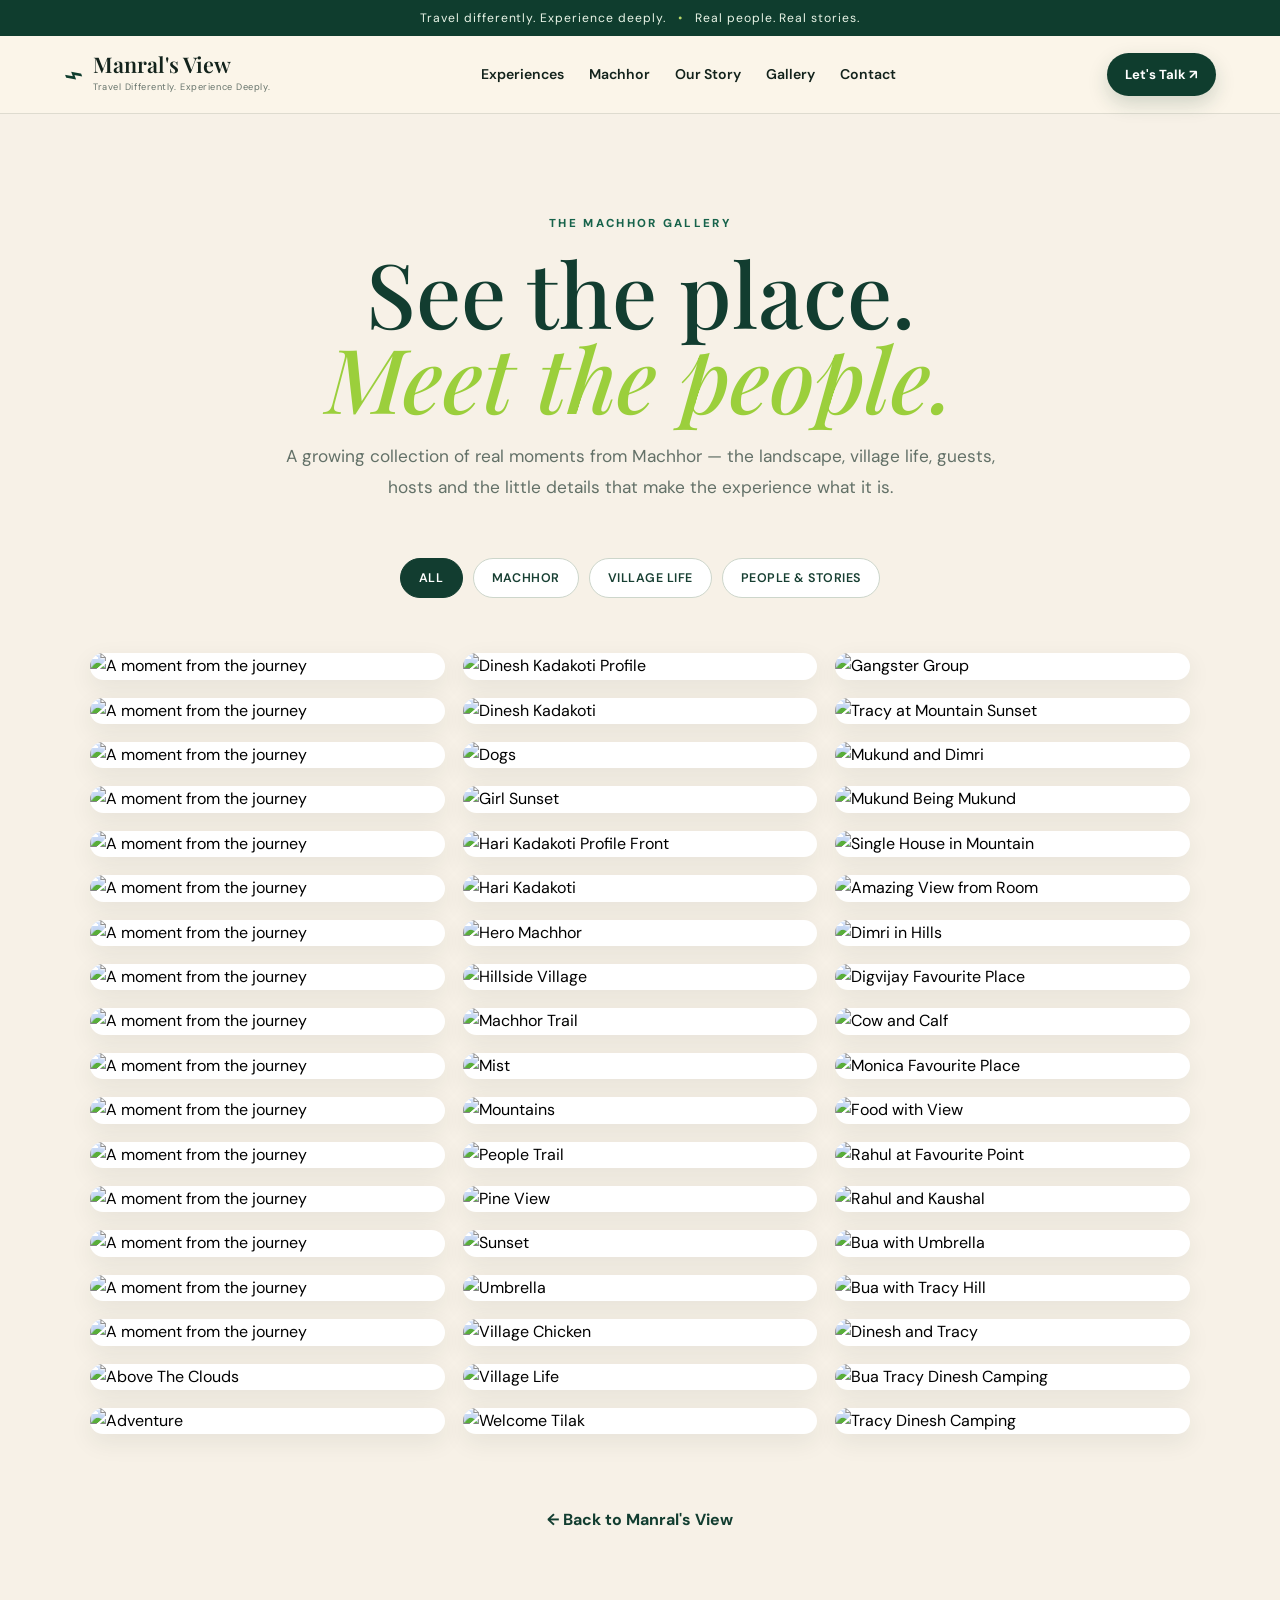
==== commit f05086a6: "Remove broken Do Bhai Dono Tabahi photo" ====
--- a/gallery.html
+++ b/gallery.html
@@ -101,7 +101,6 @@
 <button class="gallery-card" data-category="People & Stories" data-full="https://raw.githubusercontent.com/digvijaymanral-star/manrals-view/main/tracy%20at%20mountain%20sunset.jpeg"><img src="https://raw.githubusercontent.com/digvijaymanral-star/manrals-view/main/tracy%20at%20mountain%20sunset.jpeg" alt="Tracy at Mountain Sunset" loading="lazy"></button>
 <button class="gallery-card" data-category="People & Stories" data-full="https://raw.githubusercontent.com/digvijaymanral-star/manrals-view/main/mukund%20and%20dimri.jpeg"><img src="https://raw.githubusercontent.com/digvijaymanral-star/manrals-view/main/mukund%20and%20dimri.jpeg" alt="Mukund and Dimri" loading="lazy"></button>
 <button class="gallery-card" data-category="People & Stories" data-full="https://raw.githubusercontent.com/digvijaymanral-star/manrals-view/main/Mukund%20being%20mukund.jpeg"><img src="https://raw.githubusercontent.com/digvijaymanral-star/manrals-view/main/Mukund%20being%20mukund.jpeg" alt="Mukund Being Mukund" loading="lazy"></button>
-<button class="gallery-card" data-category="People & Stories" data-full="https://raw.githubusercontent.com/digvijaymanral-star/manrals-view/main/Do%20bhai%20dono%20tabahi.jpeg"><img src="https://raw.githubusercontent.com/digvijaymanral-star/manrals-view/main/Do%20bhai%20dono%20tabahi.jpeg" alt="Do Bhai Dono Tabahi" loading="lazy"></button>
 <button class="gallery-card" data-category="Machhor" data-full="https://raw.githubusercontent.com/digvijaymanral-star/manrals-view/main/Single%20house%20in%20mountain.jpeg"><img src="https://raw.githubusercontent.com/digvijaymanral-star/manrals-view/main/Single%20house%20in%20mountain.jpeg" alt="Single House in Mountain" loading="lazy"></button>
 <button class="gallery-card" data-category="Machhor" data-full="https://raw.githubusercontent.com/digvijaymanral-star/manrals-view/main/Amazing%20View%20from%20room.jpeg"><img src="https://raw.githubusercontent.com/digvijaymanral-star/manrals-view/main/Amazing%20View%20from%20room.jpeg" alt="Amazing View from Room" loading="lazy"></button>
 <button class="gallery-card" data-category="Machhor" data-full="https://raw.githubusercontent.com/digvijaymanral-star/manrals-view/main/Dimri%20in%20hills.jpeg"><img src="https://raw.githubusercontent.com/digvijaymanral-star/manrals-view/main/Dimri%20in%20hills.jpeg" alt="Dimri in Hills" loading="lazy"></button>
